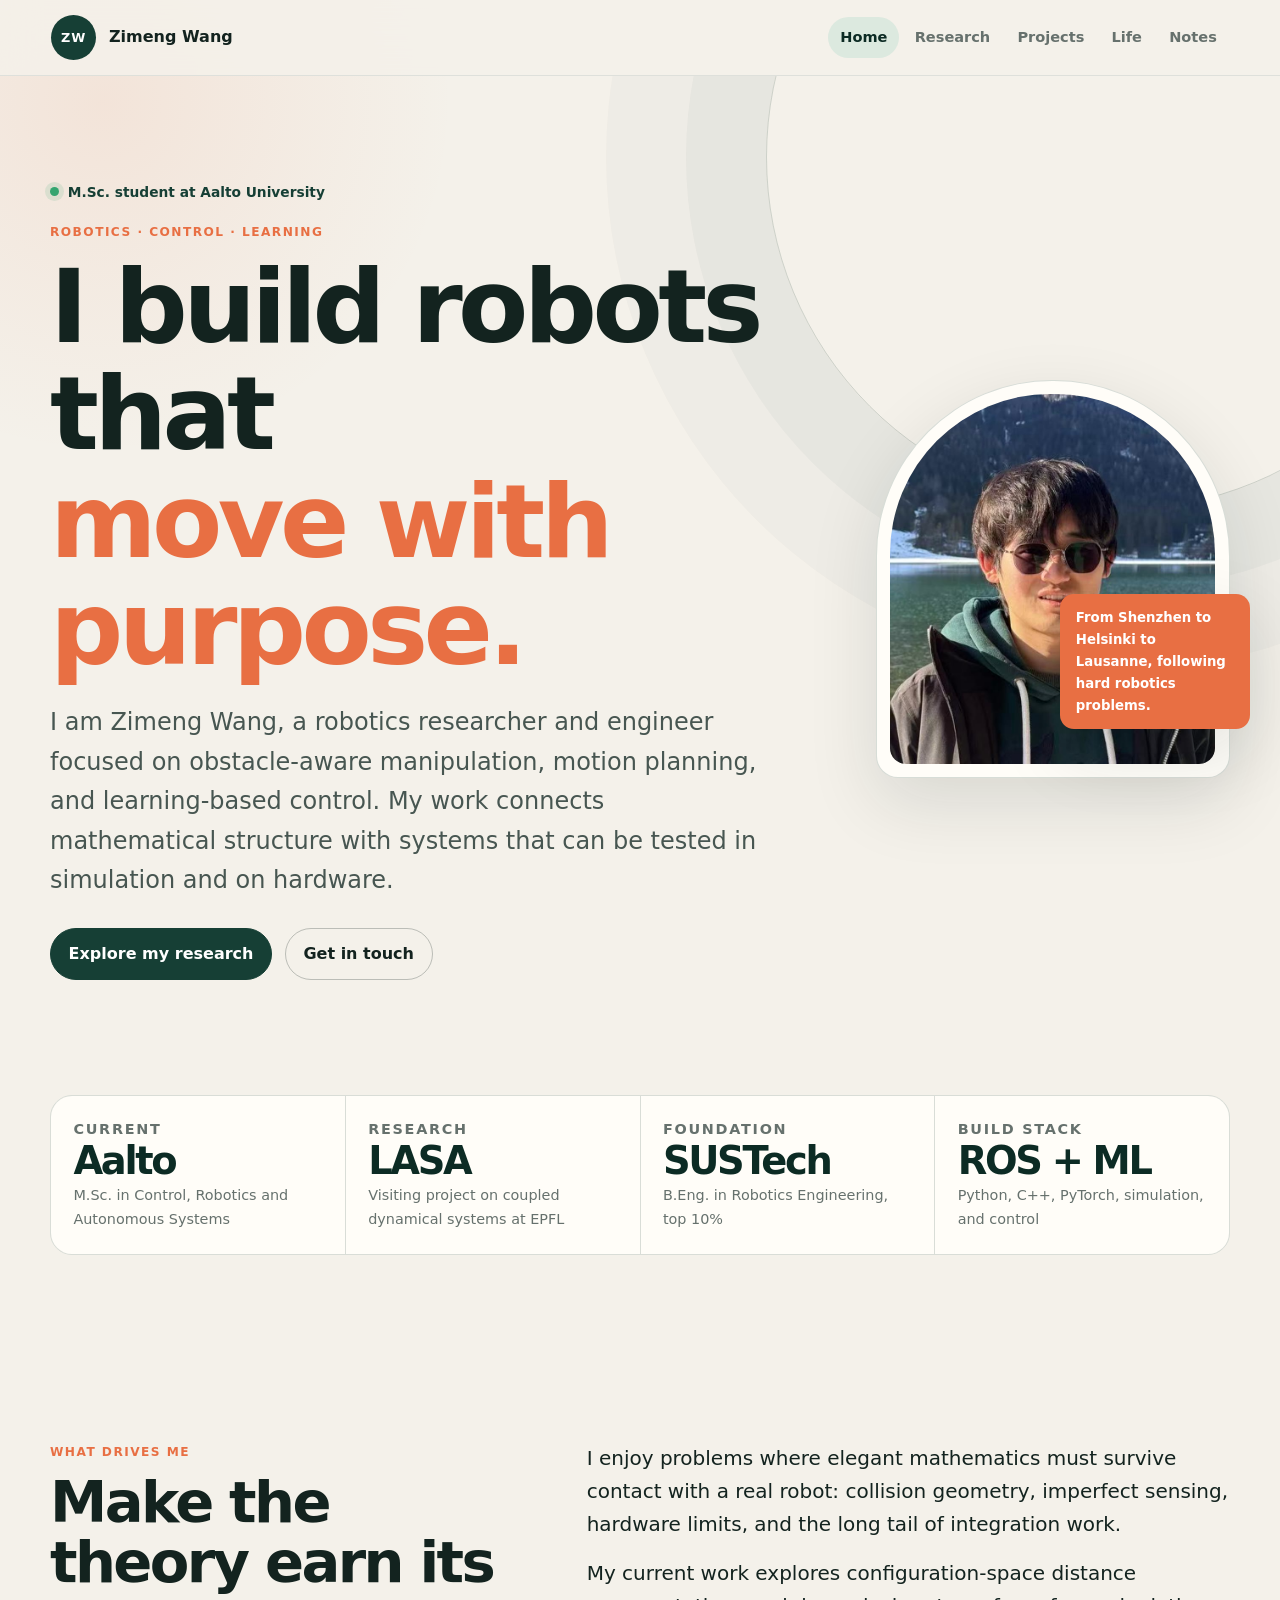
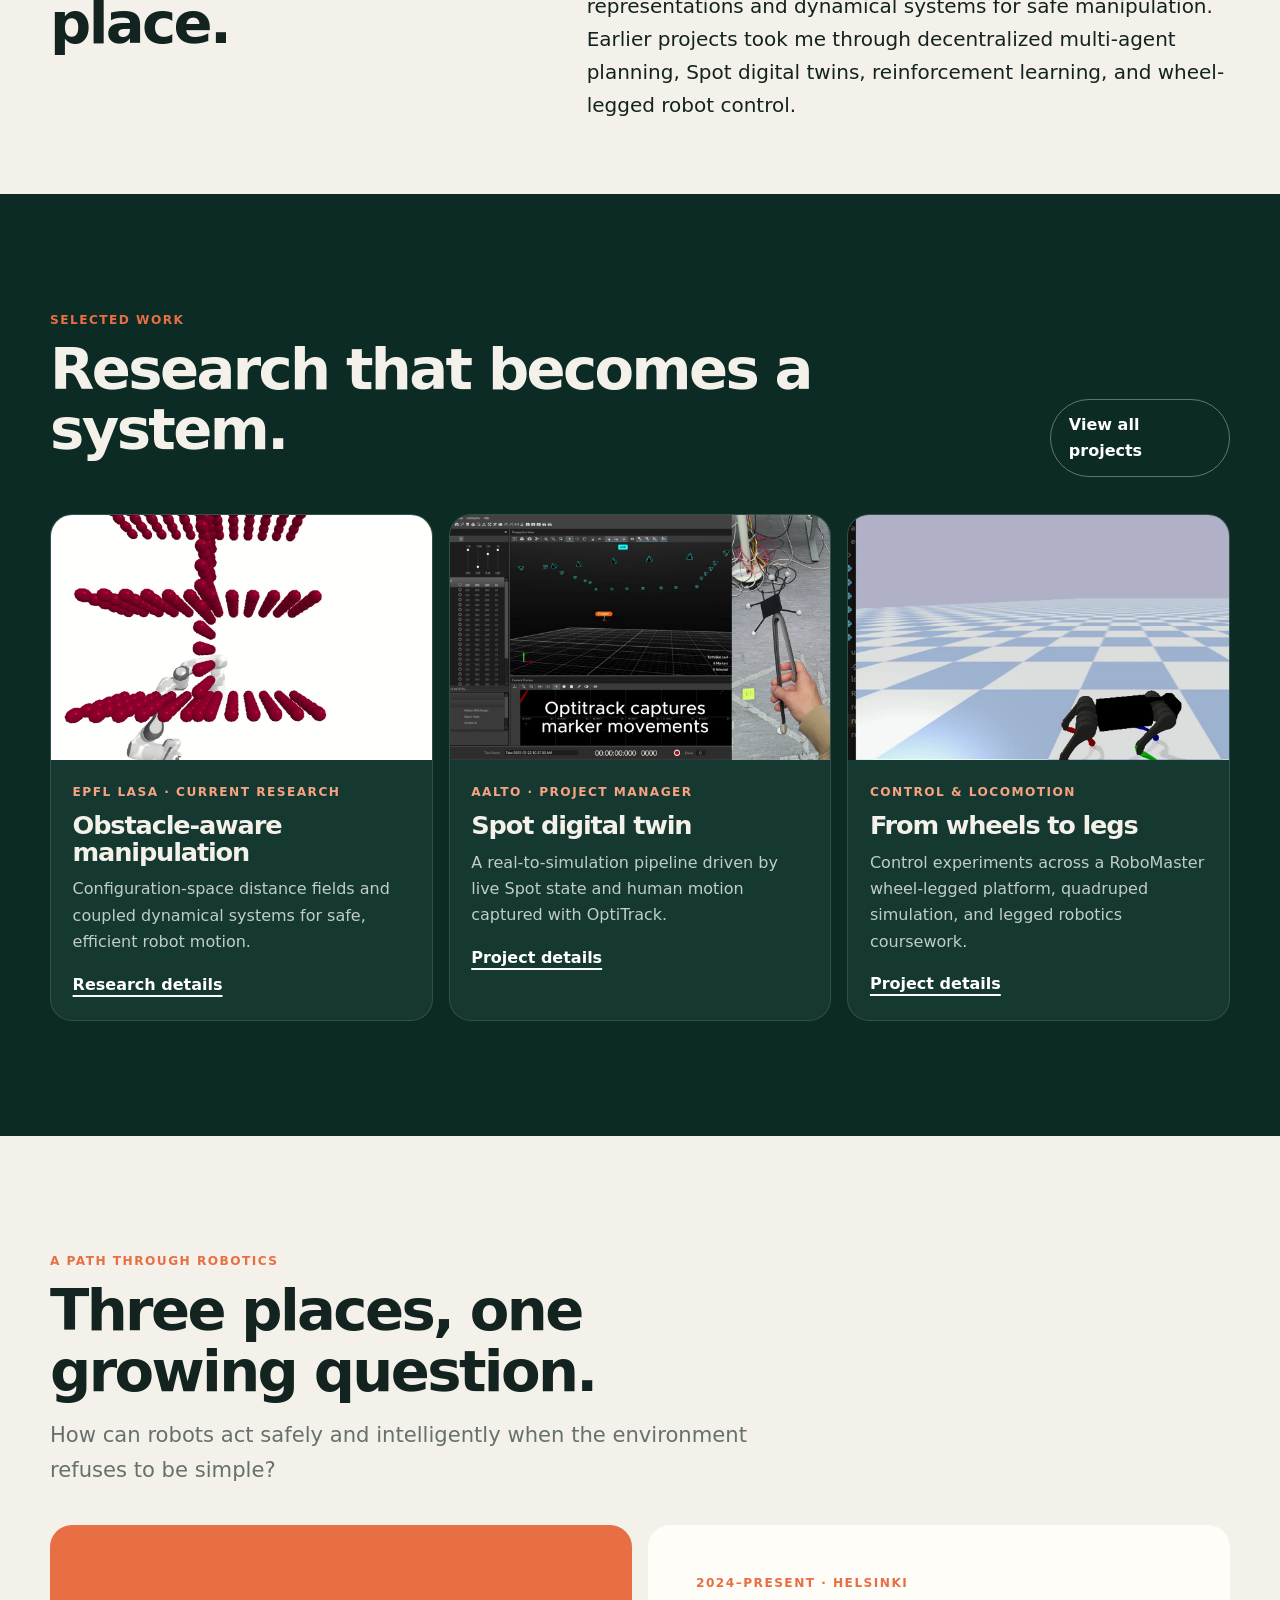
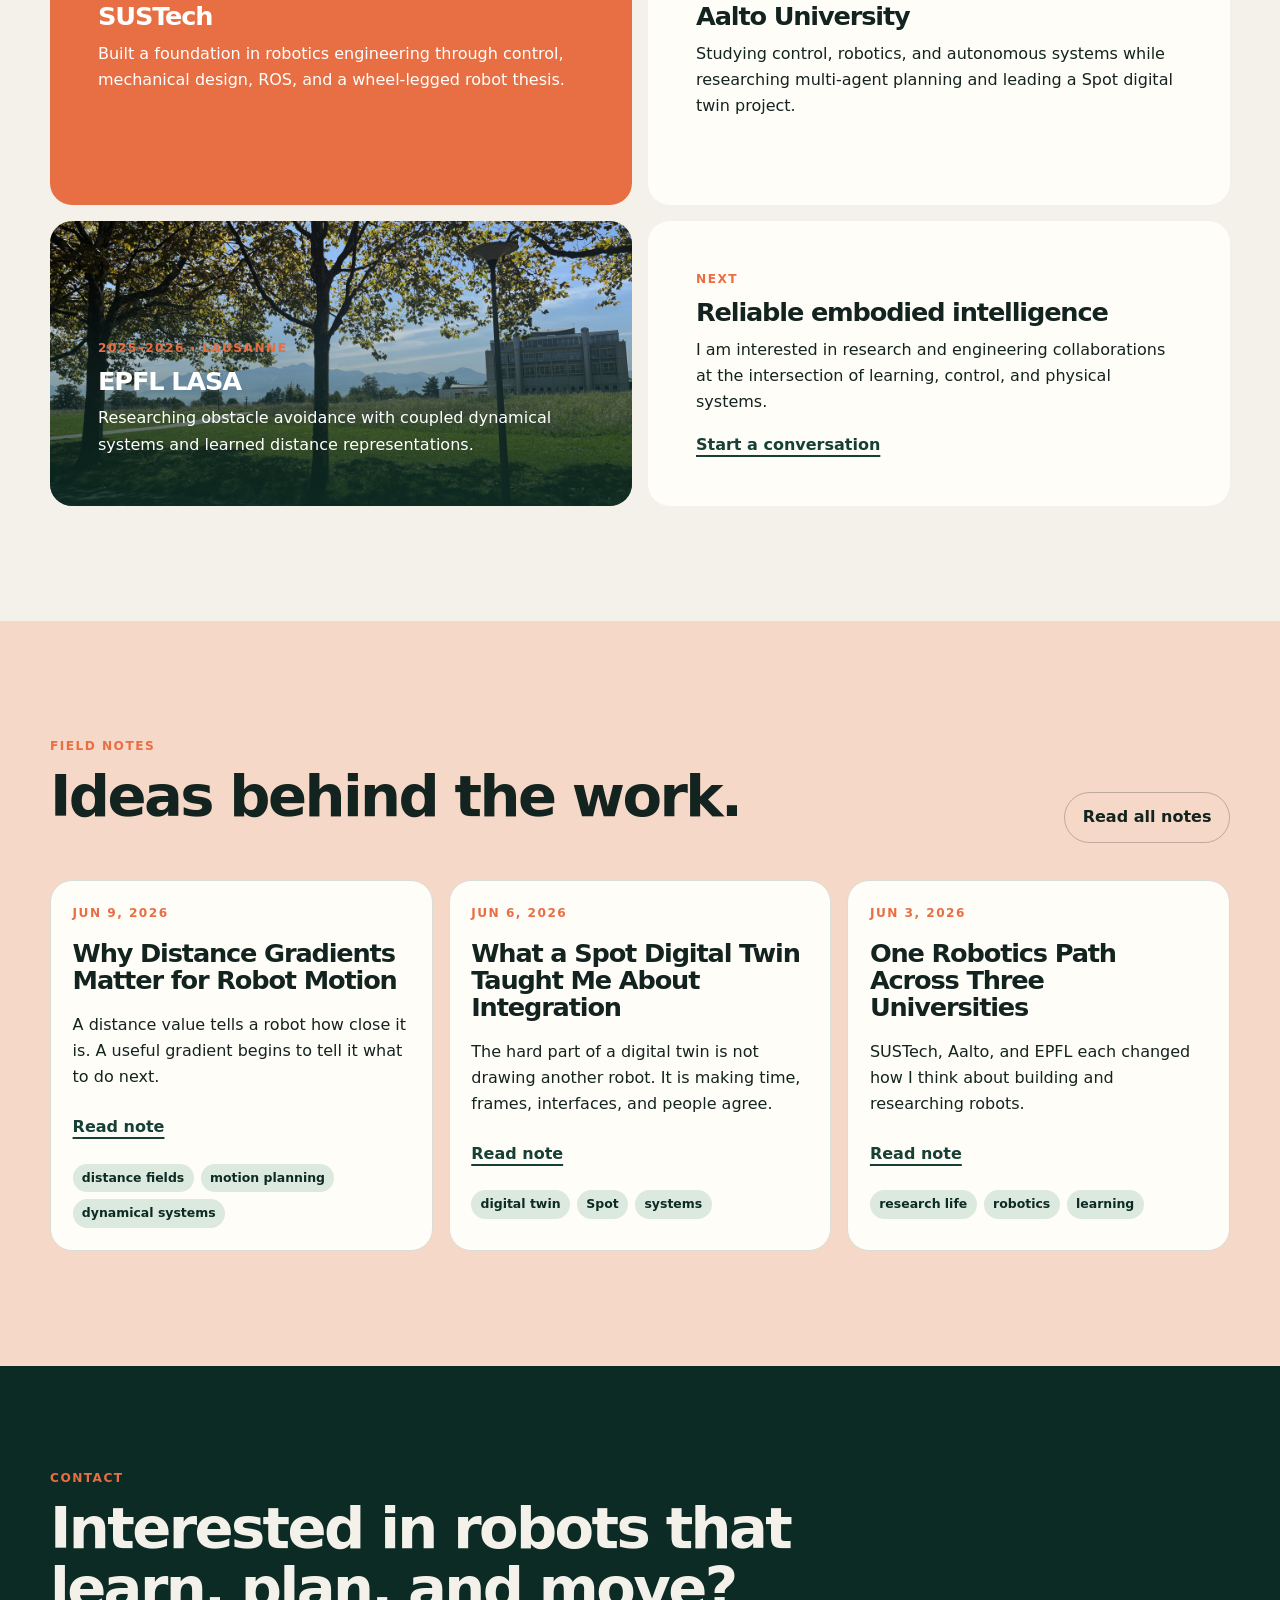
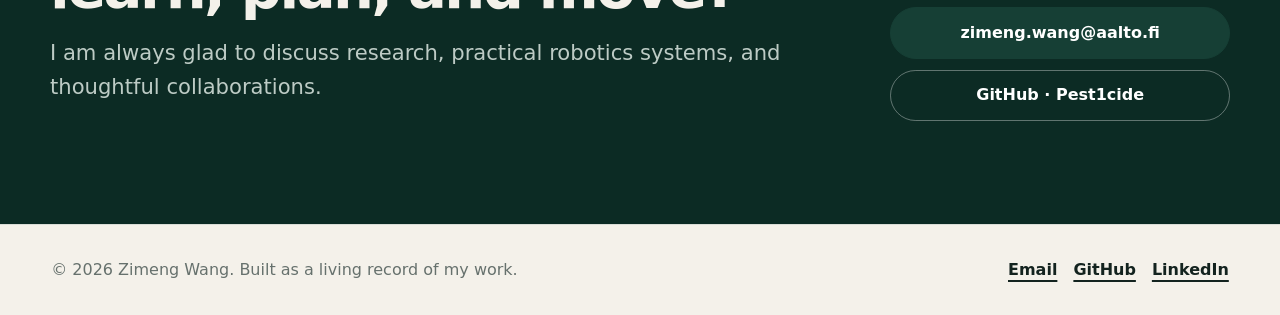
==== index.html @ 8e4ba0da "Personalize portfolio website" ====
<!doctype html>
<html lang="en">
  <head>
    <meta charset="utf-8">
    <meta name="viewport" content="width=device-width, initial-scale=1">
    <meta name="description" content="Zimeng Wang is a robotics researcher and engineer working on robot learning, dynamical systems, motion planning, and embodied intelligence.">
    <title>Zimeng Wang | Robotics Researcher & Engineer</title>
    <link rel="preload" href="assets/img/zimeng-wang.jpg" as="image">
    <link rel="stylesheet" href="assets/css/styles.css">
    <script defer src="assets/js/site.js"></script>
  </head>
  <body data-page="home">
    <a class="skip-link" href="#main">Skip to content</a>
    <header class="site-header">
      <a class="brand" href="index.html" aria-label="Zimeng Wang home">
        <span class="brand__mark">ZW</span>
        <span class="brand__text">Zimeng Wang</span>
      </a>
      <nav class="site-nav" aria-label="Primary navigation">
        <a href="index.html" data-nav="home">Home</a>
        <a href="research.html" data-nav="research">Research</a>
        <a href="projects.html" data-nav="projects">Projects</a>
        <a href="interests.html" data-nav="interests">Life</a>
        <a href="blog.html" data-nav="blog">Notes</a>
      </nav>
    </header>

    <main id="main">
      <section class="hero" aria-label="Introduction">
        <div class="hero__inner">
          <div>
            <p class="availability">M.Sc. student at Aalto University</p>
            <p class="eyebrow">Robotics · Control · Learning</p>
            <h1>I build robots that <span>move with purpose.</span></h1>
            <p class="hero__summary">
              I am Zimeng Wang, a robotics researcher and engineer focused on obstacle-aware manipulation,
              motion planning, and learning-based control. My work connects mathematical structure with
              systems that can be tested in simulation and on hardware.
            </p>
            <div class="hero__actions">
              <a class="button" href="research.html">Explore my research</a>
              <a class="button button--secondary" href="mailto:zimeng.wang@aalto.fi">Get in touch</a>
            </div>
          </div>
          <div class="hero__portrait">
            <img src="assets/img/zimeng-wang.jpg" alt="Zimeng Wang by an alpine lake.">
            <p class="hero__note">From Shenzhen to Helsinki to Lausanne, following hard robotics problems.</p>
          </div>
        </div>
      </section>

      <section class="section section--no-top">
        <div class="stat-grid" aria-label="Profile highlights">
          <div class="stat">
            <p class="stat__label">Current</p>
            <strong>Aalto</strong>
            <p>M.Sc. in Control, Robotics and Autonomous Systems</p>
          </div>
          <div class="stat">
            <p class="stat__label">Research</p>
            <strong>LASA</strong>
            <p>Visiting project on coupled dynamical systems at EPFL</p>
          </div>
          <div class="stat">
            <p class="stat__label">Foundation</p>
            <strong>SUSTech</strong>
            <p>B.Eng. in Robotics Engineering, top 10%</p>
          </div>
          <div class="stat">
            <p class="stat__label">Build stack</p>
            <strong>ROS + ML</strong>
            <p>Python, C++, PyTorch, simulation, and control</p>
          </div>
        </div>
      </section>

      <section class="section section--compact">
        <div class="profile-grid">
          <div>
            <p class="section__label">What drives me</p>
            <h2>Make the theory earn its place.</h2>
          </div>
          <div class="profile-copy">
            <p>
              I enjoy problems where elegant mathematics must survive contact with a real robot:
              collision geometry, imperfect sensing, hardware limits, and the long tail of integration work.
            </p>
            <p>
              My current work explores configuration-space distance representations and dynamical systems
              for safe manipulation. Earlier projects took me through decentralized multi-agent planning,
              Spot digital twins, reinforcement learning, and wheel-legged robot control.
            </p>
          </div>
        </div>
      </section>

      <section class="section section--dark">
        <div class="section__header section__header--split">
          <div>
            <p class="section__label">Selected work</p>
            <h2>Research that becomes a system.</h2>
          </div>
          <a class="button button--ghost" href="projects.html">View all projects</a>
        </div>
        <div class="card-grid">
          <article class="card card--dark">
            <img class="card__image" src="assets/img/franka-obstacle-avoidance.jpg" alt="Franka robot moving through a dense obstacle field.">
            <div class="card__body">
              <p class="card__meta">EPFL LASA · Current research</p>
              <h3>Obstacle-aware manipulation</h3>
              <p>Configuration-space distance fields and coupled dynamical systems for safe, efficient robot motion.</p>
              <a class="text-link" href="research.html">Research details</a>
            </div>
          </article>
          <article class="card card--dark">
            <img class="card__image" src="assets/img/spot-digital-twin.jpg" alt="OptiTrack motion capture interface used in the Spot digital twin project.">
            <div class="card__body">
              <p class="card__meta">Aalto · Project manager</p>
              <h3>Spot digital twin</h3>
              <p>A real-to-simulation pipeline driven by live Spot state and human motion captured with OptiTrack.</p>
              <a class="text-link" href="projects.html#spot">Project details</a>
            </div>
          </article>
          <article class="card card--dark">
            <img class="card__image" src="assets/img/legged-robot.jpg" alt="A simulated legged robot walking in PyBullet.">
            <div class="card__body">
              <p class="card__meta">Control & locomotion</p>
              <h3>From wheels to legs</h3>
              <p>Control experiments across a RoboMaster wheel-legged platform, quadruped simulation, and legged robotics coursework.</p>
              <a class="text-link" href="projects.html#locomotion">Project details</a>
            </div>
          </article>
        </div>
      </section>

      <section class="section">
        <div class="section__header">
          <p class="section__label">A path through robotics</p>
          <h2>Three places, one growing question.</h2>
          <p class="section__intro">How can robots act safely and intelligently when the environment refuses to be simple?</p>
        </div>
        <div class="path-grid">
          <article class="path-card path-card--accent">
            <p class="card__meta">2020–2024 · Shenzhen</p>
            <h3>SUSTech</h3>
            <p>Built a foundation in robotics engineering through control, mechanical design, ROS, and a wheel-legged robot thesis.</p>
          </article>
          <article class="path-card">
            <p class="card__meta">2024–Present · Helsinki</p>
            <h3>Aalto University</h3>
            <p>Studying control, robotics, and autonomous systems while researching multi-agent planning and leading a Spot digital twin project.</p>
          </article>
          <article class="path-card path-card--image">
            <img src="assets/img/epfl-campus.jpg" alt="EPFL campus with Lake Geneva and mountains in the distance.">
            <div>
              <p class="card__meta">2025–2026 · Lausanne</p>
              <h3>EPFL LASA</h3>
              <p>Researching obstacle avoidance with coupled dynamical systems and learned distance representations.</p>
            </div>
          </article>
          <article class="path-card">
            <p class="card__meta">Next</p>
            <h3>Reliable embodied intelligence</h3>
            <p>I am interested in research and engineering collaborations at the intersection of learning, control, and physical systems.</p>
            <a class="text-link" href="mailto:zimeng.wang@aalto.fi">Start a conversation</a>
          </article>
        </div>
      </section>

      <section class="section section--warm">
        <div class="section__header section__header--split">
          <div>
            <p class="section__label">Field notes</p>
            <h2>Ideas behind the work.</h2>
          </div>
          <a class="button button--ghost" href="blog.html">Read all notes</a>
        </div>
        <div class="post-grid" data-latest-posts data-limit="3">
          <p class="muted">Loading notes...</p>
        </div>
      </section>

      <section class="contact-band">
        <div class="contact-band__inner">
          <div>
            <p class="section__label">Contact</p>
            <h2>Interested in robots that learn, plan, and move?</h2>
            <p class="lead">I am always glad to discuss research, practical robotics systems, and thoughtful collaborations.</p>
          </div>
          <div class="contact-band__actions">
            <a class="button" href="mailto:zimeng.wang@aalto.fi">zimeng.wang@aalto.fi</a>
            <a class="button button--secondary" href="https://github.com/Pest1cide" rel="noopener noreferrer">GitHub · Pest1cide</a>
          </div>
        </div>
      </section>
    </main>

    <footer class="site-footer">
      <p>&copy; <span data-current-year></span> Zimeng Wang. Built as a living record of my work.</p>
      <div class="footer-links">
        <a href="mailto:zimeng.wang@aalto.fi">Email</a>
        <a href="https://github.com/Pest1cide" rel="noopener noreferrer">GitHub</a>
        <a href="https://fi.linkedin.com/in/zimeng-wang-444815332" rel="noopener noreferrer">LinkedIn</a>
      </div>
    </footer>
  </body>
</html>
---- assets/css/styles.css ----
:root {
  color-scheme: light;
  --paper: #f4f1ea;
  --surface: #fffdf8;
  --ink: #13231f;
  --muted: #66716d;
  --line: #d9ddd7;
  --forest: #163f35;
  --forest-deep: #0c2b24;
  --mint: #dce9df;
  --orange: #e86f43;
  --orange-soft: #f6d8c8;
  --blue: #45677c;
  --shadow: 0 24px 70px rgba(19, 35, 31, 0.12);
  --max-width: 1180px;
  --radius: 22px;
}

* {
  box-sizing: border-box;
}

html {
  scroll-behavior: smooth;
}

body {
  margin: 0;
  background:
    radial-gradient(circle at 8% 2%, rgba(232, 111, 67, 0.1), transparent 22rem),
    var(--paper);
  color: var(--ink);
  font-family: Inter, ui-sans-serif, system-ui, -apple-system, BlinkMacSystemFont, "Segoe UI", sans-serif;
  font-size: 16px;
  line-height: 1.65;
}

img {
  display: block;
  max-width: 100%;
}

a {
  color: inherit;
}

h1,
h2,
h3,
p {
  margin-top: 0;
}

h1,
h2,
h3 {
  line-height: 1.05;
  letter-spacing: -0.045em;
}

h1 {
  font-size: clamp(3.4rem, 8vw, 7.8rem);
  margin-bottom: 1.25rem;
}

h2 {
  font-size: clamp(2rem, 4.5vw, 4.2rem);
  margin-bottom: 1rem;
}

h3 {
  font-size: clamp(1.25rem, 2vw, 1.6rem);
  margin-bottom: 0.65rem;
}

p {
  margin-bottom: 1rem;
}

.skip-link {
  position: absolute;
  left: 1rem;
  top: 0.75rem;
  z-index: 50;
  transform: translateY(-150%);
  padding: 0.55rem 0.8rem;
  border-radius: 999px;
  background: var(--ink);
  color: #fff;
  text-decoration: none;
}

.skip-link:focus {
  transform: translateY(0);
}

.site-header {
  position: sticky;
  top: 0;
  z-index: 30;
  display: flex;
  align-items: center;
  justify-content: space-between;
  gap: 2rem;
  min-height: 76px;
  padding: 0.8rem clamp(1rem, 4vw, 3.5rem);
  border-bottom: 1px solid rgba(217, 221, 215, 0.8);
  background: rgba(244, 241, 234, 0.88);
  backdrop-filter: blur(18px);
}

.brand {
  display: inline-flex;
  align-items: center;
  gap: 0.8rem;
  font-weight: 800;
  text-decoration: none;
  white-space: nowrap;
}

.brand__mark {
  display: grid;
  place-items: center;
  width: 45px;
  height: 45px;
  border-radius: 50%;
  background: var(--forest);
  color: #fff;
  font-size: 0.8rem;
  letter-spacing: 0.08em;
}

.brand__text {
  font-size: 1rem;
}

.site-nav {
  display: flex;
  align-items: center;
  justify-content: flex-end;
  gap: 0.2rem;
  flex-wrap: wrap;
}

.site-nav a {
  padding: 0.5rem 0.75rem;
  border-radius: 999px;
  color: var(--muted);
  font-size: 0.91rem;
  font-weight: 720;
  text-decoration: none;
}

.site-nav a:hover,
.site-nav a[aria-current="page"] {
  background: var(--mint);
  color: var(--forest-deep);
}

.section,
.page-shell,
.hero__inner {
  width: min(var(--max-width), calc(100% - 2rem));
  margin: 0 auto;
}

.section {
  padding: clamp(4.2rem, 9vw, 8.5rem) 0;
}

.section--compact {
  padding: clamp(2.7rem, 6vw, 4.5rem) 0;
}

.section--no-top {
  padding-top: 0;
}

.section--dark,
.contact-band {
  width: 100%;
  max-width: none;
  padding-left: max(1rem, calc((100% - var(--max-width)) / 2));
  padding-right: max(1rem, calc((100% - var(--max-width)) / 2));
  background: var(--forest-deep);
  color: #f4f1ea;
}

.section--warm {
  width: 100%;
  max-width: none;
  padding-left: max(1rem, calc((100% - var(--max-width)) / 2));
  padding-right: max(1rem, calc((100% - var(--max-width)) / 2));
  background: var(--orange-soft);
}

.section__header {
  max-width: 760px;
  margin-bottom: 2.3rem;
}

.section__header--split {
  display: flex;
  align-items: end;
  justify-content: space-between;
  gap: 2rem;
  max-width: none;
}

.eyebrow,
.section__label,
.card__meta,
.timeline__date,
.post-card__date,
.stat__label {
  margin-bottom: 0.65rem;
  color: var(--orange);
  font-size: 0.76rem;
  font-weight: 850;
  letter-spacing: 0.12em;
  text-transform: uppercase;
}

.lead,
.section__intro {
  color: var(--muted);
  font-size: clamp(1.08rem, 1.8vw, 1.32rem);
}

.section--dark .lead,
.section--dark .section__intro,
.section--dark .muted,
.contact-band .lead {
  color: #bdcbc5;
}

.muted {
  color: var(--muted);
}

.hero {
  position: relative;
  overflow: hidden;
  padding: clamp(3.5rem, 8vw, 7.5rem) 0 clamp(4rem, 9vw, 8rem);
}

.hero::before {
  content: "";
  position: absolute;
  top: -17rem;
  right: -12rem;
  width: 44rem;
  height: 44rem;
  border: 1px solid rgba(22, 63, 53, 0.18);
  border-radius: 50%;
  box-shadow:
    0 0 0 5rem rgba(22, 63, 53, 0.035),
    0 0 0 10rem rgba(22, 63, 53, 0.025);
}

.hero__inner {
  position: relative;
  display: grid;
  grid-template-columns: minmax(0, 1.35fr) minmax(300px, 0.65fr);
  gap: clamp(2.5rem, 7vw, 7rem);
  align-items: center;
}

.hero h1 span {
  display: block;
  color: var(--orange);
}

.hero__summary {
  max-width: 720px;
  color: #475651;
  font-size: clamp(1.15rem, 2vw, 1.5rem);
}

.hero__actions,
.link-row {
  display: flex;
  gap: 0.8rem;
  flex-wrap: wrap;
  margin-top: 1.7rem;
}

.hero__portrait {
  position: relative;
  padding: 0.85rem;
  border: 1px solid rgba(22, 63, 53, 0.17);
  border-radius: 11rem 11rem var(--radius) var(--radius);
  background: var(--surface);
  box-shadow: var(--shadow);
}

.hero__portrait img {
  width: 100%;
  aspect-ratio: 0.88;
  border-radius: 10rem 10rem 16px 16px;
  object-fit: cover;
}

.hero__note {
  position: absolute;
  right: -1.3rem;
  bottom: 2rem;
  max-width: 190px;
  padding: 0.8rem 1rem;
  border-radius: 14px;
  background: var(--orange);
  color: #fff;
  font-size: 0.83rem;
  font-weight: 750;
  box-shadow: var(--shadow);
}

.availability {
  display: inline-flex;
  align-items: center;
  gap: 0.55rem;
  margin-bottom: 1.2rem;
  color: var(--forest);
  font-size: 0.86rem;
  font-weight: 750;
}

.availability::before {
  content: "";
  width: 9px;
  height: 9px;
  border-radius: 50%;
  background: #33a56f;
  box-shadow: 0 0 0 5px rgba(51, 165, 111, 0.13);
}

.button {
  display: inline-flex;
  align-items: center;
  justify-content: center;
  min-height: 46px;
  padding: 0.72rem 1.1rem;
  border: 1px solid var(--forest);
  border-radius: 999px;
  background: var(--forest);
  color: #fff;
  font-weight: 780;
  text-decoration: none;
}

.button:hover {
  border-color: var(--forest-deep);
  background: var(--forest-deep);
}

.button--secondary,
.button--ghost {
  border-color: rgba(19, 35, 31, 0.25);
  background: transparent;
  color: var(--ink);
}

.button--secondary:hover,
.button--ghost:hover {
  border-color: var(--forest);
  background: var(--mint);
  color: var(--forest-deep);
}

.section--dark .button--ghost,
.contact-band .button--secondary {
  border-color: rgba(255, 255, 255, 0.35);
  color: #fff;
}

.section--dark .button--ghost:hover,
.contact-band .button--secondary:hover {
  background: #fff;
  color: var(--forest-deep);
}

.text-link {
  display: inline-flex;
  color: var(--forest);
  font-weight: 800;
  text-decoration-thickness: 2px;
  text-underline-offset: 5px;
}

.section--dark .text-link {
  color: #fff;
}

.stat-grid {
  display: grid;
  grid-template-columns: repeat(4, minmax(0, 1fr));
  gap: 1px;
  overflow: hidden;
  border: 1px solid var(--line);
  border-radius: var(--radius);
  background: var(--line);
}

.stat {
  padding: 1.4rem;
  background: var(--surface);
}

.stat strong {
  display: block;
  margin-bottom: 0.25rem;
  color: var(--forest-deep);
  font-size: clamp(1.5rem, 3vw, 2.5rem);
  line-height: 1;
  letter-spacing: -0.06em;
}

.stat p {
  margin-bottom: 0;
  color: var(--muted);
  font-size: 0.9rem;
}

.intro-grid,
.two-column,
.profile-grid {
  display: grid;
  grid-template-columns: minmax(0, 0.82fr) minmax(0, 1.18fr);
  gap: clamp(2rem, 7vw, 7rem);
  align-items: start;
}

.profile-copy {
  font-size: clamp(1.08rem, 1.6vw, 1.25rem);
}

.profile-copy p:last-child {
  margin-bottom: 0;
}

.card-grid,
.post-grid,
.interest-grid {
  display: grid;
  grid-template-columns: repeat(3, minmax(0, 1fr));
  gap: 1rem;
}

.card,
.post-card,
.repo-card,
.plain-block {
  border: 1px solid var(--line);
  border-radius: var(--radius);
  background: var(--surface);
}

.card {
  min-height: 100%;
  overflow: hidden;
}

.card__image {
  width: 100%;
  aspect-ratio: 1.55;
  object-fit: cover;
  background: var(--mint);
}

.card__body {
  padding: 1.35rem;
}

.card__body p:last-child {
  margin-bottom: 0;
}

.card--dark {
  border-color: rgba(255, 255, 255, 0.12);
  background: #153830;
  color: #f4f1ea;
}

.card--dark .muted,
.card--dark p {
  color: #c0cdc8;
}

.card--dark .card__meta {
  color: #f6a382;
}

.path-grid {
  display: grid;
  grid-template-columns: 1fr 1fr;
  gap: 1rem;
}

.path-card {
  position: relative;
  min-height: 280px;
  padding: clamp(1.5rem, 4vw, 3rem);
  overflow: hidden;
  border-radius: var(--radius);
  background: var(--surface);
}

.path-card--image {
  display: flex;
  align-items: end;
  color: #fff;
  isolation: isolate;
}

.path-card--image img,
.path-card--image::after {
  position: absolute;
  inset: 0;
  width: 100%;
  height: 100%;
}

.path-card--image img {
  z-index: -2;
  object-fit: cover;
}

.path-card--image::after {
  content: "";
  z-index: -1;
  background: linear-gradient(180deg, transparent 20%, rgba(12, 43, 36, 0.88));
}

.path-card--accent {
  background: var(--orange);
  color: #fff;
}

.path-card p:last-child {
  margin-bottom: 0;
}

.page-shell {
  padding-top: clamp(3.5rem, 9vw, 7.5rem);
}

.page-heading {
  max-width: 940px;
  padding-bottom: clamp(3rem, 7vw, 6rem);
}

.page-heading h1 {
  font-size: clamp(3rem, 7vw, 6.7rem);
}

.stack,
.repo-list,
.post-list,
.timeline {
  display: grid;
  gap: 1rem;
}

.plain-block {
  padding: 1.4rem;
}

.plain-block p:last-child {
  margin-bottom: 0;
}

.timeline__item {
  display: grid;
  grid-template-columns: 145px minmax(0, 1fr);
  gap: 1.5rem;
  padding: 0 0 1.6rem;
  border-bottom: 1px solid var(--line);
}

.timeline__item:last-child {
  border-bottom: 0;
}

.timeline__item h3 {
  margin-bottom: 0.35rem;
}

.timeline__item p:last-child {
  margin-bottom: 0;
}

.repo-card {
  display: grid;
  grid-template-columns: minmax(0, 1fr) auto;
  gap: 1rem;
  align-items: start;
  padding: 1.35rem;
}

.repo-card__topics,
.post-card__tags,
.tag-list {
  display: flex;
  gap: 0.45rem;
  flex-wrap: wrap;
  padding: 0;
  margin: 1rem 0 0;
  list-style: none;
}

.tag {
  display: inline-flex;
  align-items: center;
  min-height: 28px;
  padding: 0.25rem 0.58rem;
  border-radius: 999px;
  background: var(--mint);
  color: var(--forest-deep);
  font-size: 0.78rem;
  font-weight: 760;
}

.project-feature {
  display: grid;
  grid-template-columns: minmax(0, 1fr) minmax(0, 1fr);
  gap: 0;
  overflow: hidden;
  margin-bottom: 1rem;
  border: 1px solid var(--line);
  border-radius: var(--radius);
  background: var(--surface);
}

.project-feature:nth-child(even) .project-feature__media {
  order: 2;
}

.project-feature__media img {
  width: 100%;
  height: 100%;
  min-height: 360px;
  object-fit: cover;
  background: var(--mint);
}

.project-feature__copy {
  display: flex;
  flex-direction: column;
  justify-content: center;
  padding: clamp(1.5rem, 5vw, 4.2rem);
}

.project-feature__copy p:last-of-type {
  margin-bottom: 0;
}

.project-feature__links {
  display: flex;
  gap: 1rem;
  flex-wrap: wrap;
  margin-top: 1.3rem;
}

.achievement-grid {
  display: grid;
  grid-template-columns: repeat(3, minmax(0, 1fr));
  gap: 1rem;
}

.achievement {
  padding: 1.4rem 0;
  border-top: 3px solid var(--orange);
}

.achievement strong {
  display: block;
  margin-bottom: 0.45rem;
  font-size: 1.2rem;
}

.photo-grid {
  display: grid;
  grid-template-columns: 1.3fr 0.7fr;
  grid-template-rows: 300px 300px;
  gap: 1rem;
}

.photo-grid figure {
  position: relative;
  overflow: hidden;
  margin: 0;
  border-radius: var(--radius);
  background: var(--forest);
}

.photo-grid figure:first-child {
  grid-row: 1 / 3;
}

.photo-grid img {
  width: 100%;
  height: 100%;
  object-fit: cover;
  transition: transform 350ms ease;
}

.photo-grid figure:hover img {
  transform: scale(1.025);
}

.photo-grid figcaption {
  position: absolute;
  left: 0.8rem;
  bottom: 0.8rem;
  padding: 0.35rem 0.65rem;
  border-radius: 999px;
  background: rgba(12, 43, 36, 0.78);
  color: #fff;
  font-size: 0.78rem;
  font-weight: 750;
  backdrop-filter: blur(8px);
}

.interest {
  padding-top: 1.3rem;
  border-top: 1px solid var(--line);
}

.interest__index {
  display: inline-flex;
  margin-bottom: 1rem;
  color: var(--orange);
  font-weight: 850;
}

.post-card {
  display: flex;
  flex-direction: column;
  gap: 0.45rem;
  padding: 1.35rem;
}

.post-card h2 {
  font-size: clamp(1.5rem, 3vw, 2.2rem);
}

.post-detail {
  max-width: 800px;
  margin: 0 auto;
  padding-bottom: clamp(4rem, 9vw, 8rem);
}

.post-detail__meta {
  color: var(--muted);
  font-weight: 700;
}

.markdown {
  color: #34433e;
  font-size: 1.08rem;
}

.markdown h1 {
  font-size: clamp(2.3rem, 5vw, 4rem);
}

.markdown h2 {
  margin-top: 2.5rem;
  font-size: clamp(1.55rem, 3vw, 2.35rem);
}

.markdown h3 {
  margin-top: 1.8rem;
}

.markdown pre {
  overflow-x: auto;
  padding: 1rem;
  border-radius: 14px;
  background: var(--forest-deep);
  color: #f4f1ea;
}

.markdown code {
  border-radius: 5px;
  background: var(--mint);
  padding: 0.12rem 0.32rem;
  font-size: 0.92em;
}

.markdown pre code {
  background: transparent;
  padding: 0;
}

.markdown blockquote {
  margin: 1.8rem 0;
  padding-left: 1.1rem;
  border-left: 4px solid var(--orange);
  color: var(--muted);
}

.contact-band {
  padding-top: clamp(4rem, 8vw, 7rem);
  padding-bottom: clamp(4rem, 8vw, 7rem);
}

.contact-band__inner {
  display: grid;
  grid-template-columns: minmax(0, 1.4fr) minmax(250px, 0.6fr);
  gap: 3rem;
  align-items: end;
}

.contact-band h2 {
  max-width: 780px;
}

.contact-band__actions {
  display: grid;
  gap: 0.7rem;
}

.site-footer {
  display: flex;
  align-items: center;
  justify-content: space-between;
  gap: 1rem;
  padding: 2rem clamp(1rem, 4vw, 3.5rem);
  border-top: 1px solid var(--line);
  color: var(--muted);
}

.site-footer p {
  margin: 0;
}

.footer-links {
  display: flex;
  gap: 1rem;
  flex-wrap: wrap;
  justify-content: flex-end;
}

.footer-links a {
  color: var(--ink);
  font-weight: 750;
  text-decoration-thickness: 2px;
  text-underline-offset: 5px;
}

@media (max-width: 900px) {
  .site-header {
    position: static;
    align-items: flex-start;
    flex-direction: column;
    gap: 0.7rem;
  }

  .site-nav {
    justify-content: flex-start;
  }

  .hero__inner,
  .intro-grid,
  .two-column,
  .profile-grid,
  .project-feature,
  .contact-band__inner {
    grid-template-columns: 1fr;
  }

  .hero__portrait {
    width: min(100%, 430px);
  }

  .hero__note {
    right: 0.5rem;
  }

  .stat-grid,
  .card-grid,
  .post-grid,
  .interest-grid,
  .achievement-grid {
    grid-template-columns: repeat(2, minmax(0, 1fr));
  }

  .project-feature:nth-child(even) .project-feature__media {
    order: 0;
  }

  .photo-grid {
    grid-template-rows: 240px 240px;
  }
}

@media (max-width: 620px) {
  body {
    font-size: 15px;
  }

  .site-nav a {
    padding: 0.42rem 0.55rem;
  }

  .hero::before {
    display: none;
  }

  .hero__actions,
  .button {
    width: 100%;
  }

  .section__header--split,
  .site-footer {
    align-items: flex-start;
    flex-direction: column;
  }

  .stat-grid,
  .card-grid,
  .post-grid,
  .interest-grid,
  .achievement-grid,
  .path-grid,
  .repo-card,
  .timeline__item,
  .photo-grid {
    grid-template-columns: 1fr;
  }

  .photo-grid {
    grid-template-rows: repeat(3, 280px);
  }

  .photo-grid figure:first-child {
    grid-row: auto;
  }

  .project-feature__media img {
    min-height: 250px;
  }
}
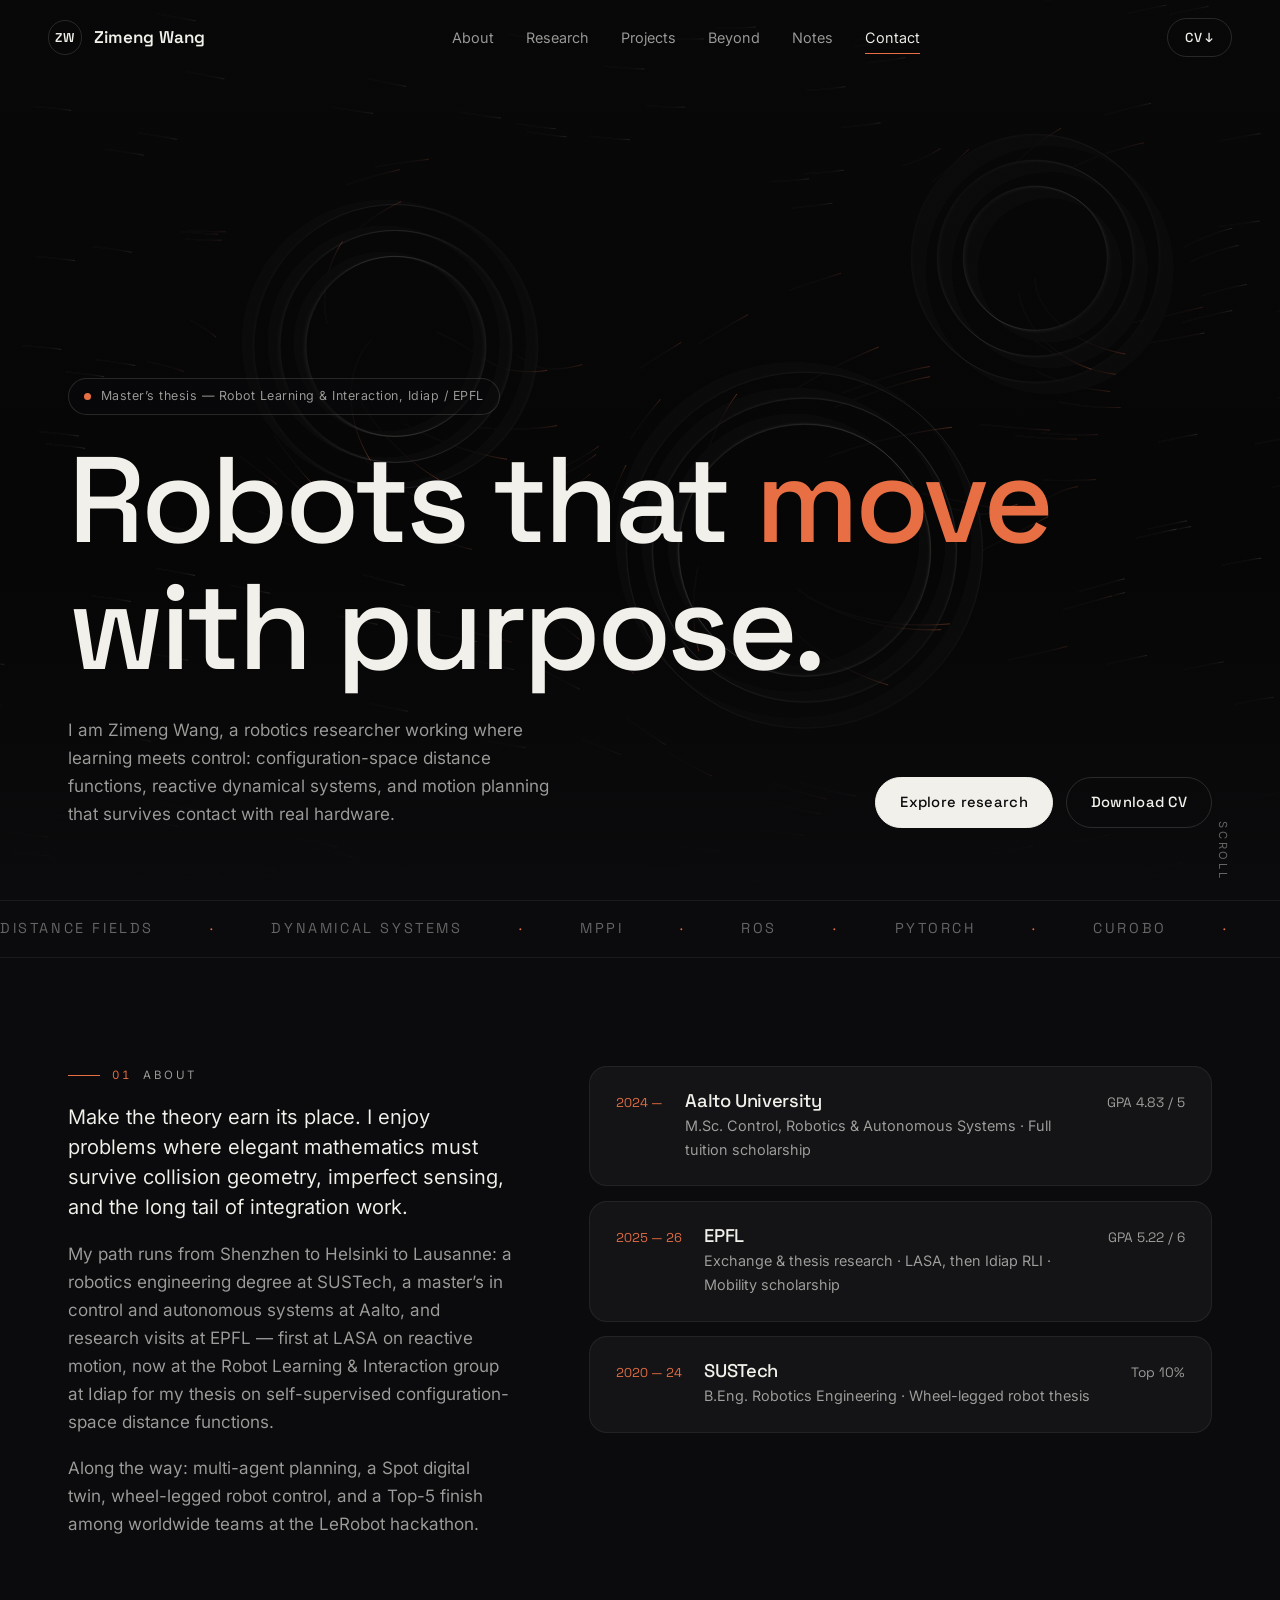
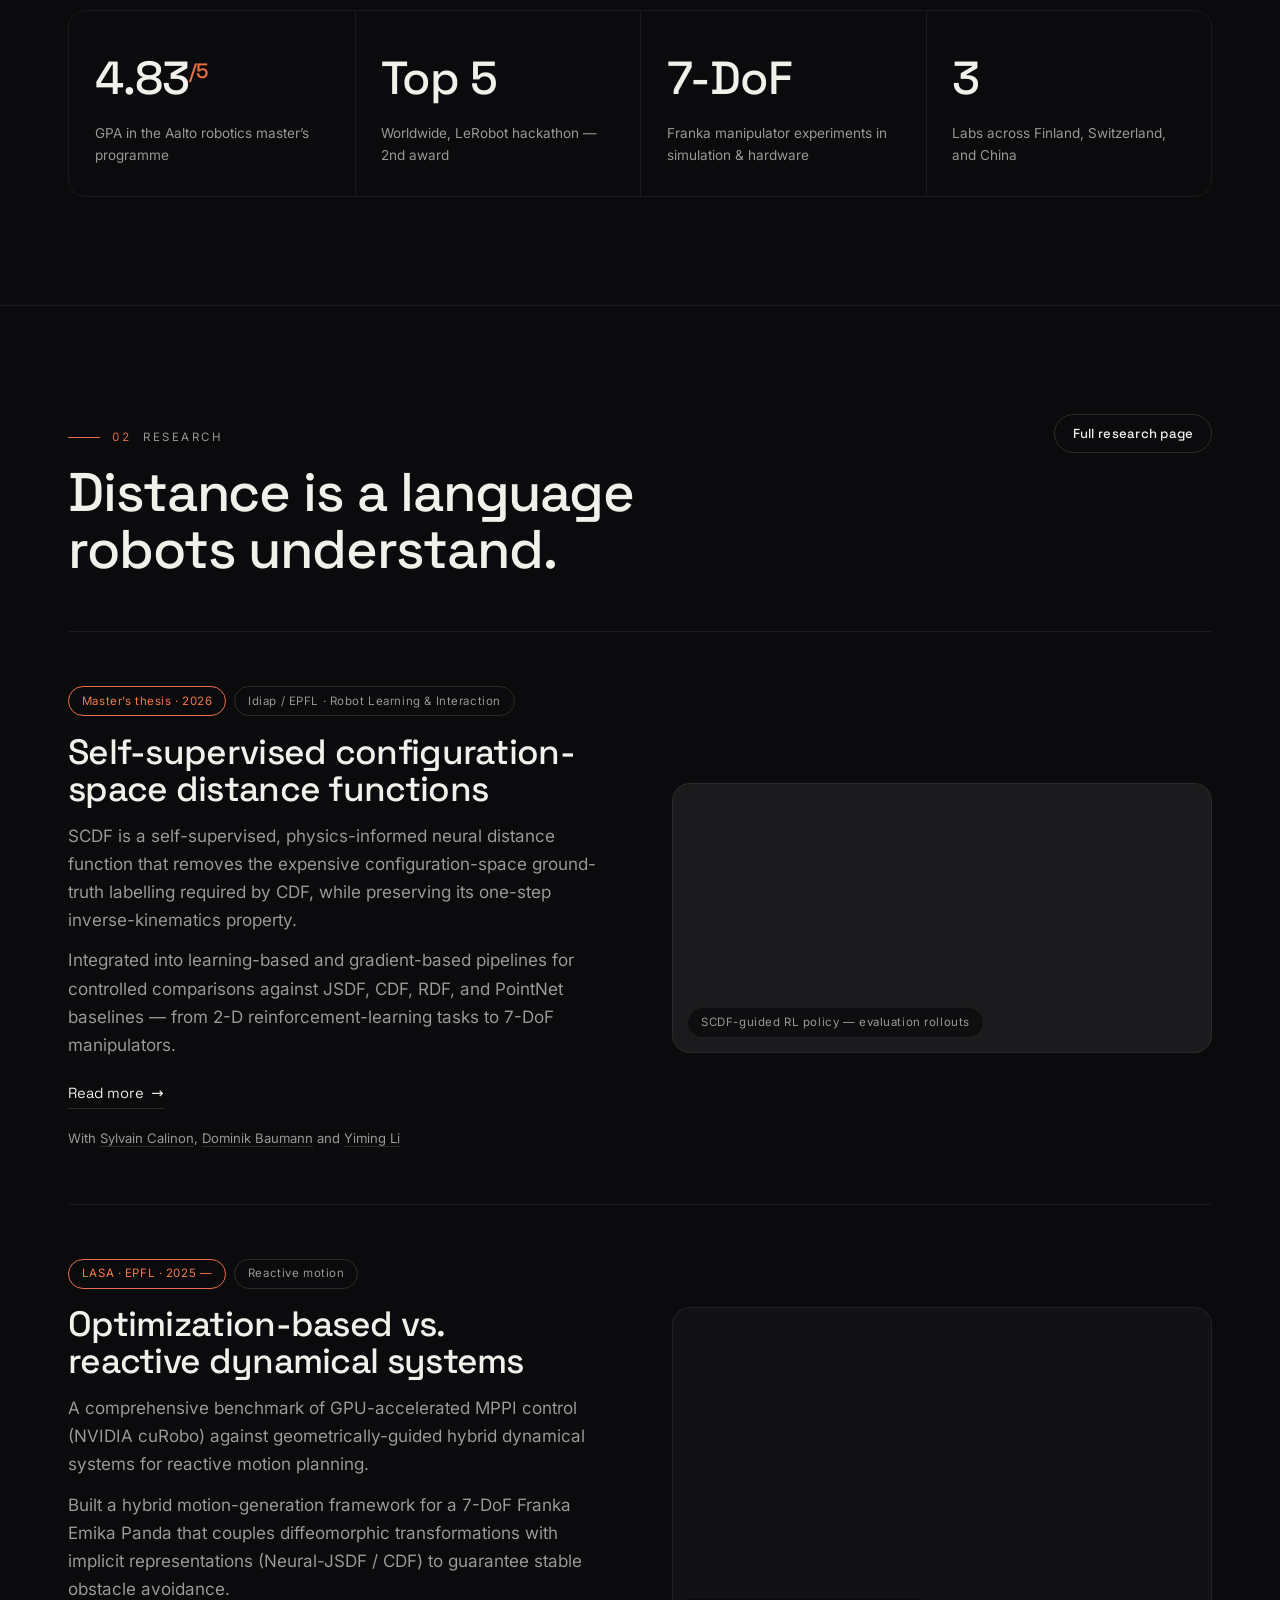
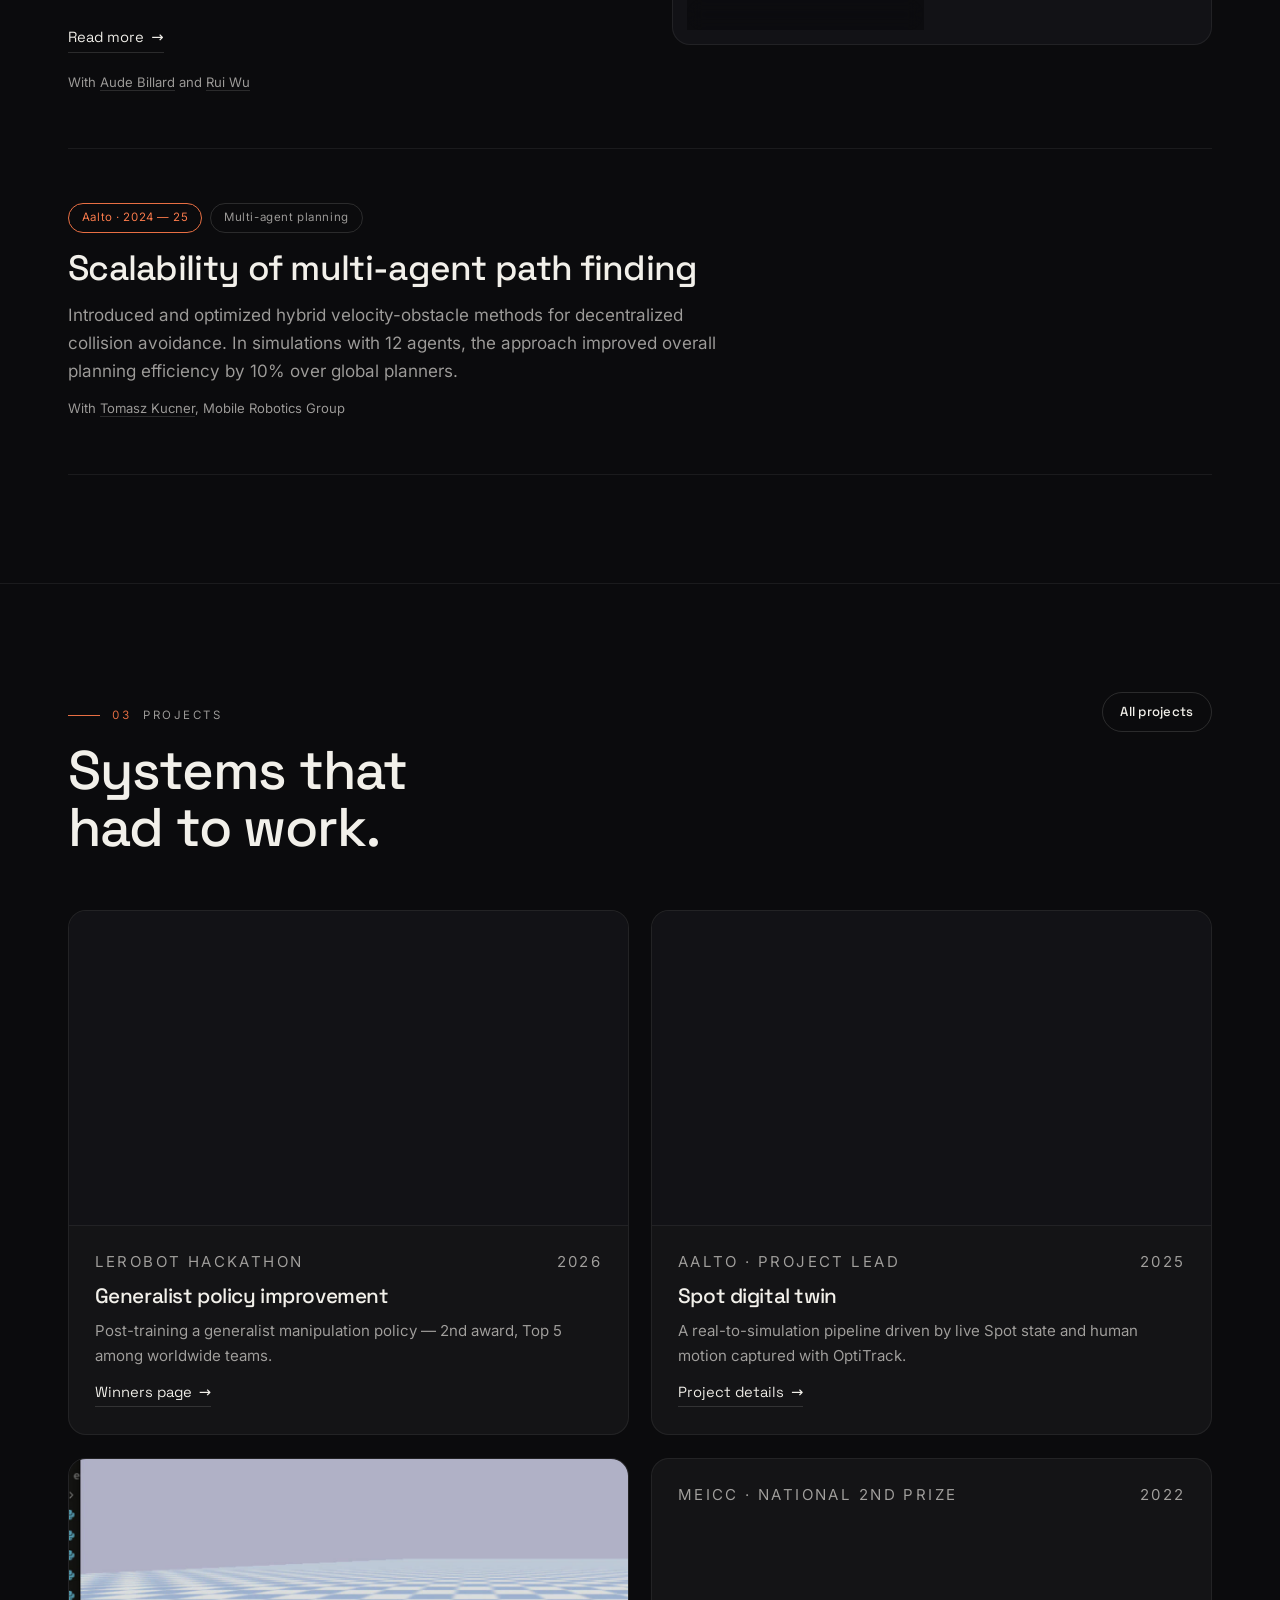
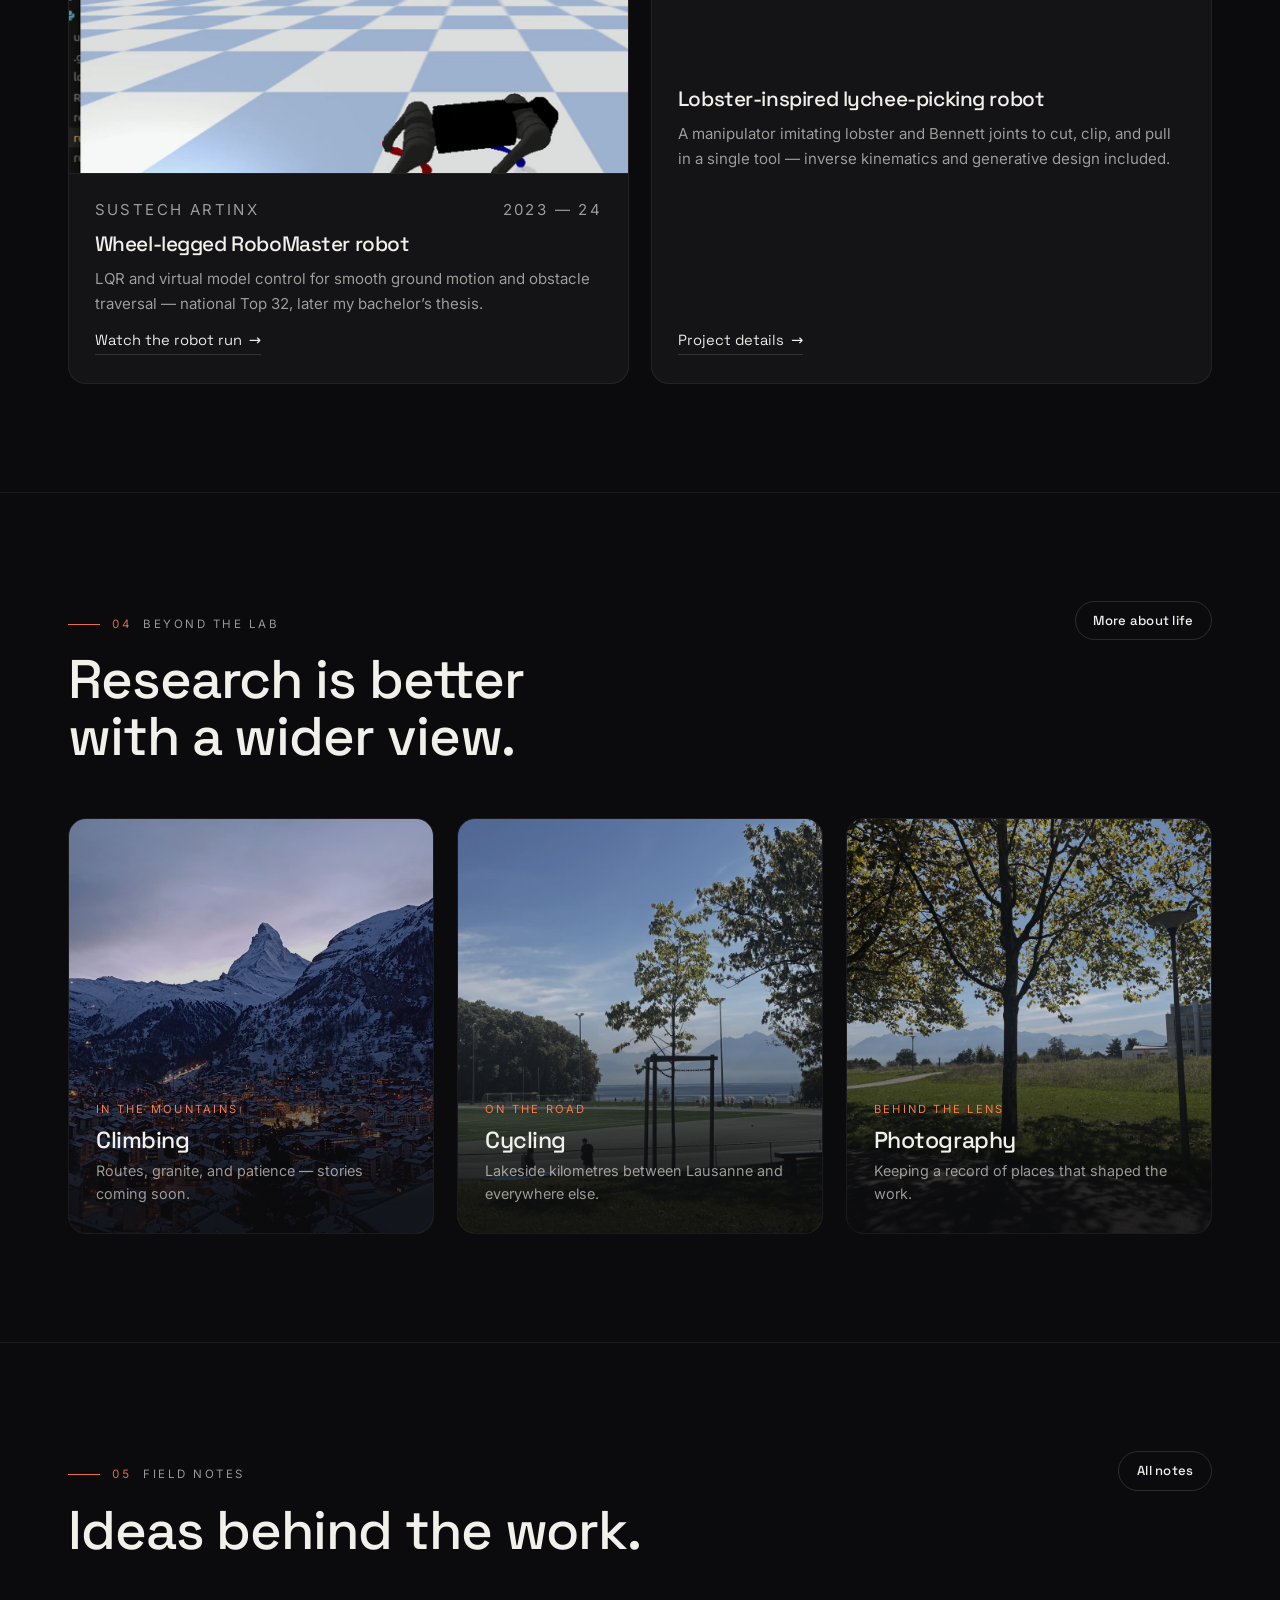
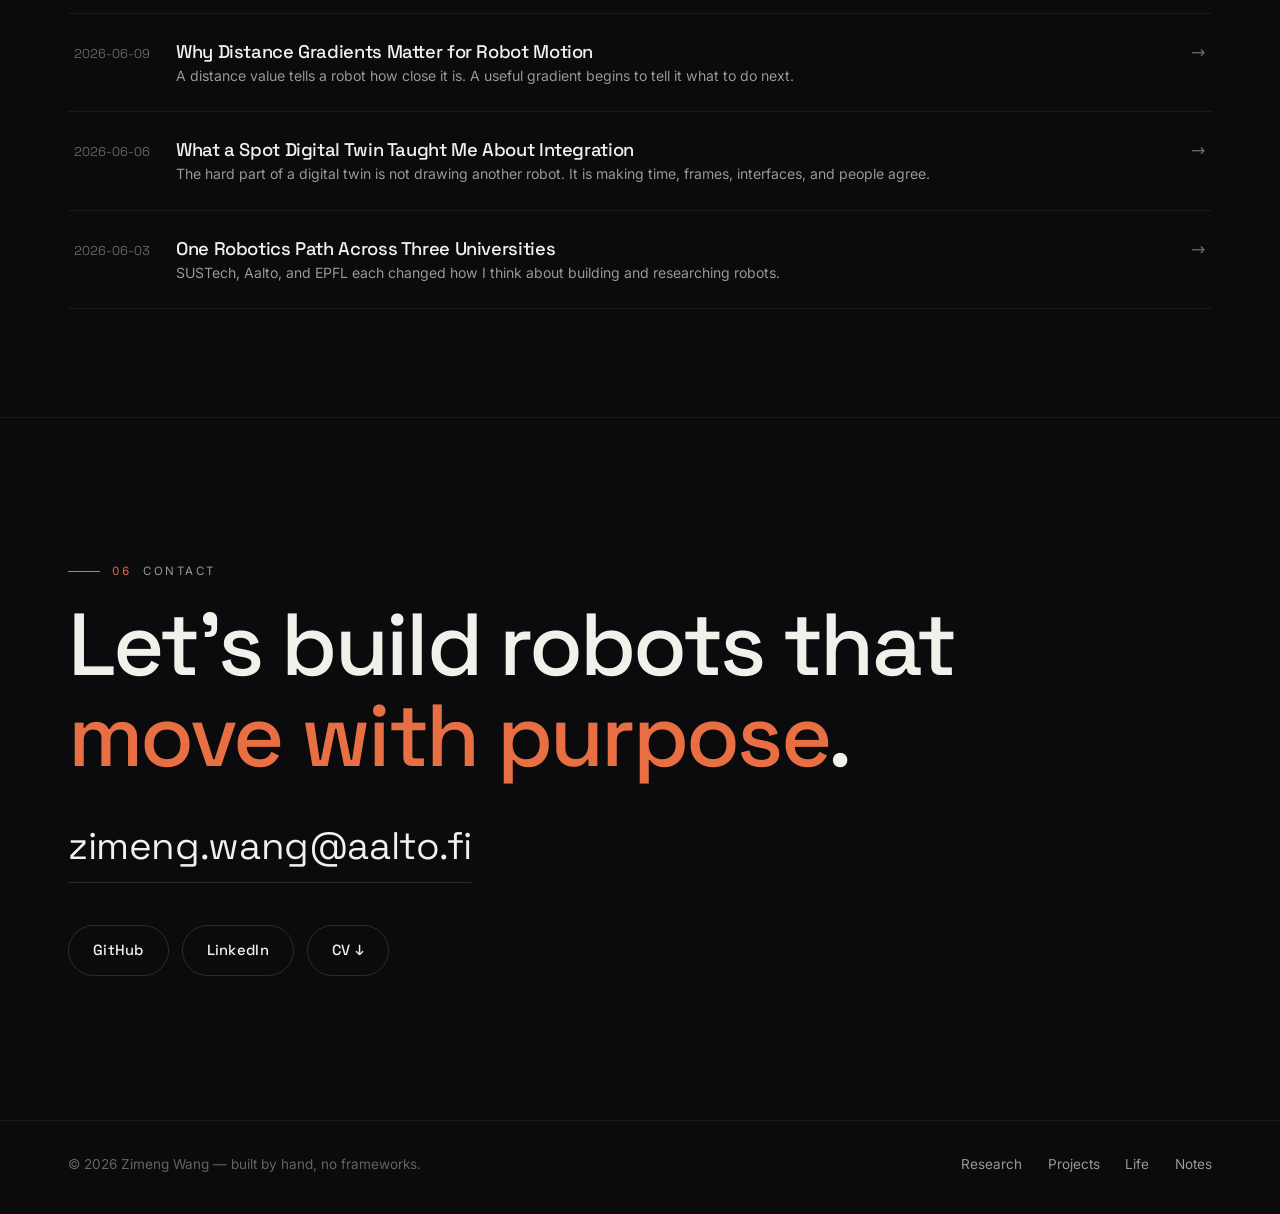
==== commit 872b9d6f: "Add dark studio design system and rebuild homepage as one-pager - studio.css: dark cinematic design " ====
--- a/index.html
+++ b/index.html
@@ -3,204 +3,400 @@
   <head>
     <meta charset="utf-8">
     <meta name="viewport" content="width=device-width, initial-scale=1">
-    <meta name="description" content="Zimeng Wang is a robotics researcher and engineer working on robot learning, dynamical systems, motion planning, and embodied intelligence.">
-    <title>Zimeng Wang | Robotics Researcher & Engineer</title>
-    <link rel="preload" href="assets/img/zimeng-wang.jpg" as="image">
-    <link rel="stylesheet" href="assets/css/styles.css">
-    <script defer src="assets/js/site.js"></script>
+    <meta name="description" content="Zimeng Wang — robotics researcher working on configuration-space distance functions, dynamical systems, and motion planning. M.Sc. at Aalto University, thesis at Idiap & EPFL.">
+    <meta property="og:title" content="Zimeng Wang — Robotics · Control · Learning">
+    <meta property="og:description" content="Robots that move with purpose. Research on distance functions, reactive motion, and robot learning.">
+    <meta property="og:type" content="website">
+    <meta property="og:image" content="assets/img/zimeng-wang.jpg">
+    <meta name="theme-color" content="#0b0b0d">
+    <title>Zimeng Wang | Robotics Researcher &amp; Engineer</title>
+    <link rel="preload" href="assets/fonts/SpaceGrotesk-var.woff2" as="font" type="font/woff2" crossorigin>
+    <link rel="preload" href="assets/fonts/Inter-var.woff2" as="font" type="font/woff2" crossorigin>
+    <link rel="stylesheet" href="assets/css/studio.css">
+    <script defer src="assets/js/studio.js"></script>
   </head>
-  <body data-page="home">
+  <body data-page="home" class="is-loading">
     <a class="skip-link" href="#main">Skip to content</a>
+
+    <div class="loader" aria-hidden="true">
+      <div class="loader__row">
+        <span class="loader__name">Zimeng Wang</span>
+        <span class="loader__tag">Robotics · Control · Learning</span>
+      </div>
+      <div class="loader__row">
+        <span class="loader__tag">Shenzhen — Helsinki — Lausanne</span>
+        <span class="loader__count">000</span>
+      </div>
+      <div class="loader__bar"></div>
+    </div>
+
     <header class="site-header">
       <a class="brand" href="index.html" aria-label="Zimeng Wang home">
         <span class="brand__mark">ZW</span>
         <span class="brand__text">Zimeng Wang</span>
       </a>
       <nav class="site-nav" aria-label="Primary navigation">
-        <a href="index.html" data-nav="home">Home</a>
-        <a href="research.html" data-nav="research">Research</a>
-        <a href="projects.html" data-nav="projects">Projects</a>
-        <a href="interests.html" data-nav="interests">Life</a>
-        <a href="blog.html" data-nav="blog">Notes</a>
+        <a href="#about">About</a>
+        <a href="#research">Research</a>
+        <a href="#projects">Projects</a>
+        <a href="#beyond">Beyond</a>
+        <a href="#notes">Notes</a>
+        <a href="#contact">Contact</a>
       </nav>
+      <a class="btn btn--ghost btn--sm header-cta" href="files/CV_Zimeng_Wang.pdf" download>CV ↓</a>
+      <button class="nav-toggle" aria-label="Open navigation" aria-expanded="false">
+        <span></span><span></span>
+      </button>
     </header>
 
+    <div class="nav-overlay">
+      <a href="#about">About</a>
+      <a href="#research">Research</a>
+      <a href="#projects">Projects</a>
+      <a href="#beyond">Beyond</a>
+      <a href="#notes">Notes</a>
+      <a href="#contact">Contact</a>
+      <a href="files/CV_Zimeng_Wang.pdf" download>Download CV</a>
+    </div>
+
     <main id="main">
+      <!-- Hero -->
       <section class="hero" aria-label="Introduction">
-        <div class="hero__inner">
-          <div>
-            <p class="availability">M.Sc. student at Aalto University</p>
-            <p class="eyebrow">Robotics · Control · Learning</p>
-            <h1>I build robots that <span>move with purpose.</span></h1>
+        <div class="hero__canvas" aria-hidden="true"></div>
+        <div class="shell">
+          <p class="hero__status">Master&rsquo;s thesis — Robot Learning &amp; Interaction, Idiap / EPFL</p>
+          <h1>Robots that <em>move</em><br>with purpose.</h1>
+          <div class="hero__foot">
             <p class="hero__summary">
-              I am Zimeng Wang, a robotics researcher and engineer focused on obstacle-aware manipulation,
-              motion planning, and learning-based control. My work connects mathematical structure with
-              systems that can be tested in simulation and on hardware.
+              I am Zimeng Wang, a robotics researcher working where learning meets control:
+              configuration-space distance functions, reactive dynamical systems, and motion
+              planning that survives contact with real hardware.
             </p>
             <div class="hero__actions">
-              <a class="button" href="research.html">Explore my research</a>
-              <a class="button button--secondary" href="mailto:zimeng.wang@aalto.fi">Get in touch</a>
-            </div>
-          </div>
-          <div class="hero__portrait">
-            <img src="assets/img/zimeng-wang.jpg" alt="Zimeng Wang by an alpine lake.">
-            <p class="hero__note">From Shenzhen to Helsinki to Lausanne, following hard robotics problems.</p>
-          </div>
-        </div>
-      </section>
-
-      <section class="section section--no-top">
-        <div class="stat-grid" aria-label="Profile highlights">
-          <div class="stat">
-            <p class="stat__label">Current</p>
-            <strong>Aalto</strong>
-            <p>M.Sc. in Control, Robotics and Autonomous Systems</p>
-          </div>
-          <div class="stat">
-            <p class="stat__label">Research</p>
-            <strong>LASA</strong>
-            <p>Visiting project on coupled dynamical systems at EPFL</p>
-          </div>
-          <div class="stat">
-            <p class="stat__label">Foundation</p>
-            <strong>SUSTech</strong>
-            <p>B.Eng. in Robotics Engineering, top 10%</p>
-          </div>
-          <div class="stat">
-            <p class="stat__label">Build stack</p>
-            <strong>ROS + ML</strong>
-            <p>Python, C++, PyTorch, simulation, and control</p>
-          </div>
-        </div>
-      </section>
-
-      <section class="section section--compact">
-        <div class="profile-grid">
-          <div>
-            <p class="section__label">What drives me</p>
-            <h2>Make the theory earn its place.</h2>
-          </div>
-          <div class="profile-copy">
-            <p>
-              I enjoy problems where elegant mathematics must survive contact with a real robot:
-              collision geometry, imperfect sensing, hardware limits, and the long tail of integration work.
-            </p>
-            <p>
-              My current work explores configuration-space distance representations and dynamical systems
-              for safe manipulation. Earlier projects took me through decentralized multi-agent planning,
-              Spot digital twins, reinforcement learning, and wheel-legged robot control.
-            </p>
-          </div>
-        </div>
-      </section>
-
-      <section class="section section--dark">
-        <div class="section__header section__header--split">
-          <div>
-            <p class="section__label">Selected work</p>
-            <h2>Research that becomes a system.</h2>
-          </div>
-          <a class="button button--ghost" href="projects.html">View all projects</a>
-        </div>
-        <div class="card-grid">
-          <article class="card card--dark">
-            <img class="card__image" src="assets/img/franka-obstacle-avoidance.jpg" alt="Franka robot moving through a dense obstacle field.">
-            <div class="card__body">
-              <p class="card__meta">EPFL LASA · Current research</p>
-              <h3>Obstacle-aware manipulation</h3>
-              <p>Configuration-space distance fields and coupled dynamical systems for safe, efficient robot motion.</p>
-              <a class="text-link" href="research.html">Research details</a>
-            </div>
+              <a class="btn btn--solid" href="#research">Explore research</a>
+              <a class="btn btn--ghost" href="files/CV_Zimeng_Wang.pdf" download>Download CV</a>
+            </div>
+          </div>
+        </div>
+        <span class="hero__scroll" aria-hidden="true">Scroll</span>
+      </section>
+
+      <!-- Marquee -->
+      <div class="marquee" aria-hidden="true">
+        <div class="marquee__track">
+          <span>Distance Fields</span><span>Dynamical Systems</span><span>MPPI</span><span>ROS</span>
+          <span>PyTorch</span><span>cuRobo</span><span>IsaacLab</span><span>C++</span><span>Python</span>
+          <span>LQR</span><span>Motion Planning</span><span>Robot Learning</span>
+          <span>Distance Fields</span><span>Dynamical Systems</span><span>MPPI</span><span>ROS</span>
+          <span>PyTorch</span><span>cuRobo</span><span>IsaacLab</span><span>C++</span><span>Python</span>
+          <span>LQR</span><span>Motion Planning</span><span>Robot Learning</span>
+        </div>
+      </div>
+
+      <!-- About -->
+      <section class="section" id="about">
+        <div class="shell">
+          <div class="about-grid">
+            <div class="about-copy" data-reveal>
+              <p class="eyebrow"><span class="eyebrow__idx">01</span> About</p>
+              <p class="lead">
+                Make the theory earn its place. I enjoy problems where elegant mathematics must
+                survive collision geometry, imperfect sensing, and the long tail of integration work.
+              </p>
+              <p>
+                My path runs from Shenzhen to Helsinki to Lausanne: a robotics engineering degree at
+                SUSTech, a master&rsquo;s in control and autonomous systems at Aalto, and research visits
+                at EPFL — first at LASA on reactive motion, now at the Robot Learning &amp; Interaction
+                group at Idiap for my thesis on self-supervised configuration-space distance functions.
+              </p>
+              <p>
+                Along the way: multi-agent planning, a Spot digital twin, wheel-legged robot control,
+                and a Top-5 finish among worldwide teams at the LeRobot hackathon.
+              </p>
+            </div>
+            <div class="edu-list">
+              <article class="edu-card" data-reveal style="--reveal-order: 1;">
+                <span class="edu-card__years">2024 —</span>
+                <div>
+                  <h3>Aalto University</h3>
+                  <p>M.Sc. Control, Robotics &amp; Autonomous Systems · Full tuition scholarship</p>
+                </div>
+                <span class="edu-card__gpa">GPA 4.83 / 5</span>
+              </article>
+              <article class="edu-card" data-reveal style="--reveal-order: 2;">
+                <span class="edu-card__years">2025 — 26</span>
+                <div>
+                  <h3>EPFL</h3>
+                  <p>Exchange &amp; thesis research · LASA, then Idiap RLI · Mobility scholarship</p>
+                </div>
+                <span class="edu-card__gpa">GPA 5.22 / 6</span>
+              </article>
+              <article class="edu-card" data-reveal style="--reveal-order: 3;">
+                <span class="edu-card__years">2020 — 24</span>
+                <div>
+                  <h3>SUSTech</h3>
+                  <p>B.Eng. Robotics Engineering · Wheel-legged robot thesis</p>
+                </div>
+                <span class="edu-card__gpa">Top 10%</span>
+              </article>
+            </div>
+          </div>
+
+          <div class="stat-row" style="margin-top: clamp(3rem, 8vh, 5rem);" data-reveal>
+            <div class="stat">
+              <strong>4.83<sup>/5</sup></strong>
+              <p>GPA in the Aalto robotics master&rsquo;s programme</p>
+            </div>
+            <div class="stat">
+              <strong>Top 5</strong>
+              <p>Worldwide, LeRobot hackathon — 2nd award</p>
+            </div>
+            <div class="stat">
+              <strong>7-DoF</strong>
+              <p>Franka manipulator experiments in simulation &amp; hardware</p>
+            </div>
+            <div class="stat">
+              <strong>3</strong>
+              <p>Labs across Finland, Switzerland, and China</p>
+            </div>
+          </div>
+        </div>
+      </section>
+
+      <!-- Research -->
+      <section class="section section--hairline" id="research">
+        <div class="shell">
+          <div class="section-head" data-reveal>
+            <div>
+              <p class="eyebrow"><span class="eyebrow__idx">02</span> Research</p>
+              <h2>Distance is a language robots understand.</h2>
+            </div>
+            <a class="btn btn--ghost btn--sm" href="research.html">Full research page</a>
+          </div>
+
+          <article class="research-entry" data-reveal>
+            <div class="research-entry__body">
+              <div class="research-entry__meta">
+                <span class="chip chip--accent">Master&rsquo;s thesis · 2026</span>
+                <span class="chip">Idiap / EPFL · Robot Learning &amp; Interaction</span>
+              </div>
+              <h3>Self-supervised configuration-space distance functions</h3>
+              <p>
+                SCDF is a self-supervised, physics-informed neural distance function that removes the
+                expensive configuration-space ground-truth labelling required by CDF, while preserving
+                its one-step inverse-kinematics property.
+              </p>
+              <p>
+                Integrated into learning-based and gradient-based pipelines for controlled comparisons
+                against JSDF, CDF, RDF, and PointNet baselines — from 2-D reinforcement-learning tasks
+                to 7-DoF manipulators.
+              </p>
+              <div class="research-entry__links">
+                <a class="text-link" href="research.html">Read more</a>
+              </div>
+              <p class="research-entry__supervisors">
+                With <a href="https://calinon.ch/" rel="noopener noreferrer">Sylvain Calinon</a>,
+                <a href="https://baumanndominik.github.io/" rel="noopener noreferrer">Dominik Baumann</a>
+                and <a href="https://yimingli1998.github.io/" rel="noopener noreferrer">Yiming Li</a>
+              </p>
+            </div>
+            <figure class="media-frame media-frame--stack research-entry__media">
+              <video data-autoplay muted loop playsinline preload="metadata" src="assets/media/scdf_rl_success1.mp4" aria-label="SCDF-guided policy avoiding obstacles in a 2-D task"></video>
+              <video data-autoplay muted loop playsinline preload="metadata" src="assets/media/scdf_rl_success2.mp4" aria-label="Second SCDF evaluation rollout reaching the goal"></video>
+              <figcaption>SCDF-guided RL policy — evaluation rollouts</figcaption>
+            </figure>
           </article>
-          <article class="card card--dark">
-            <img class="card__image" src="assets/img/spot-digital-twin.jpg" alt="OptiTrack motion capture interface used in the Spot digital twin project.">
-            <div class="card__body">
-              <p class="card__meta">Aalto · Project manager</p>
-              <h3>Spot digital twin</h3>
-              <p>A real-to-simulation pipeline driven by live Spot state and human motion captured with OptiTrack.</p>
-              <a class="text-link" href="projects.html#spot">Project details</a>
-            </div>
+
+          <article class="research-entry research-entry--flip" data-reveal>
+            <div class="research-entry__body">
+              <div class="research-entry__meta">
+                <span class="chip chip--accent">LASA · EPFL · 2025 —</span>
+                <span class="chip">Reactive motion</span>
+              </div>
+              <h3>Optimization-based vs. reactive dynamical systems</h3>
+              <p>
+                A comprehensive benchmark of GPU-accelerated MPPI control (NVIDIA cuRobo) against
+                geometrically-guided hybrid dynamical systems for reactive motion planning.
+              </p>
+              <p>
+                Built a hybrid motion-generation framework for a 7-DoF Franka Emika Panda that couples
+                diffeomorphic transformations with implicit representations (Neural-JSDF / CDF) to
+                guarantee stable obstacle avoidance.
+              </p>
+              <div class="research-entry__links">
+                <a class="text-link" href="research.html">Read more</a>
+              </div>
+              <p class="research-entry__supervisors">
+                With <a href="https://people.epfl.ch/aude.billard" rel="noopener noreferrer">Aude Billard</a>
+                and <a href="https://scholar.google.com/citations?user=IH4FwSAAAAAJ" rel="noopener noreferrer">Rui Wu</a>
+              </p>
+            </div>
+            <figure class="media-frame research-entry__media">
+              <video data-autoplay muted loop playsinline preload="metadata" src="assets/media/lasa_mppi_demo.mp4" aria-label="MPPI rollouts steering a planar manipulator around obstacles"></video>
+              <figcaption>MPPI rollouts — planar manipulator</figcaption>
+            </figure>
           </article>
-          <article class="card card--dark">
-            <img class="card__image" src="assets/img/legged-robot.jpg" alt="A simulated legged robot walking in PyBullet.">
-            <div class="card__body">
-              <p class="card__meta">Control & locomotion</p>
-              <h3>From wheels to legs</h3>
-              <p>Control experiments across a RoboMaster wheel-legged platform, quadruped simulation, and legged robotics coursework.</p>
-              <a class="text-link" href="projects.html#locomotion">Project details</a>
+
+          <article class="research-entry research-entry--single" data-reveal>
+            <div class="research-entry__body">
+              <div class="research-entry__meta">
+                <span class="chip chip--accent">Aalto · 2024 — 25</span>
+                <span class="chip">Multi-agent planning</span>
+              </div>
+              <h3>Scalability of multi-agent path finding</h3>
+              <p>
+                Introduced and optimized hybrid velocity-obstacle methods for decentralized collision
+                avoidance. In simulations with 12 agents, the approach improved overall planning
+                efficiency by 10% over global planners.
+              </p>
+              <p class="research-entry__supervisors">
+                With <a href="https://www.aalto.fi/en/people/tomasz-kucner" rel="noopener noreferrer">Tomasz Kucner</a>,
+                Mobile Robotics Group
+              </p>
             </div>
           </article>
         </div>
       </section>
 
-      <section class="section">
-        <div class="section__header">
-          <p class="section__label">A path through robotics</p>
-          <h2>Three places, one growing question.</h2>
-          <p class="section__intro">How can robots act safely and intelligently when the environment refuses to be simple?</p>
-        </div>
-        <div class="path-grid">
-          <article class="path-card path-card--accent">
-            <p class="card__meta">2020–2024 · Shenzhen</p>
-            <h3>SUSTech</h3>
-            <p>Built a foundation in robotics engineering through control, mechanical design, ROS, and a wheel-legged robot thesis.</p>
-          </article>
-          <article class="path-card">
-            <p class="card__meta">2024–Present · Helsinki</p>
-            <h3>Aalto University</h3>
-            <p>Studying control, robotics, and autonomous systems while researching multi-agent planning and leading a Spot digital twin project.</p>
-          </article>
-          <article class="path-card path-card--image">
-            <img src="assets/img/epfl-campus.jpg" alt="EPFL campus with Lake Geneva and mountains in the distance.">
+      <!-- Projects -->
+      <section class="section section--hairline" id="projects">
+        <div class="shell">
+          <div class="section-head" data-reveal>
             <div>
-              <p class="card__meta">2025–2026 · Lausanne</p>
-              <h3>EPFL LASA</h3>
-              <p>Researching obstacle avoidance with coupled dynamical systems and learned distance representations.</p>
-            </div>
-          </article>
-          <article class="path-card">
-            <p class="card__meta">Next</p>
-            <h3>Reliable embodied intelligence</h3>
-            <p>I am interested in research and engineering collaborations at the intersection of learning, control, and physical systems.</p>
-            <a class="text-link" href="mailto:zimeng.wang@aalto.fi">Start a conversation</a>
-          </article>
-        </div>
-      </section>
-
-      <section class="section section--warm">
-        <div class="section__header section__header--split">
-          <div>
-            <p class="section__label">Field notes</p>
-            <h2>Ideas behind the work.</h2>
-          </div>
-          <a class="button button--ghost" href="blog.html">Read all notes</a>
-        </div>
-        <div class="post-grid" data-latest-posts data-limit="3">
-          <p class="muted">Loading notes...</p>
-        </div>
-      </section>
-
-      <section class="contact-band">
-        <div class="contact-band__inner">
-          <div>
-            <p class="section__label">Contact</p>
-            <h2>Interested in robots that learn, plan, and move?</h2>
-            <p class="lead">I am always glad to discuss research, practical robotics systems, and thoughtful collaborations.</p>
-          </div>
-          <div class="contact-band__actions">
-            <a class="button" href="mailto:zimeng.wang@aalto.fi">zimeng.wang@aalto.fi</a>
-            <a class="button button--secondary" href="https://github.com/Pest1cide" rel="noopener noreferrer">GitHub · Pest1cide</a>
+              <p class="eyebrow"><span class="eyebrow__idx">03</span> Projects</p>
+              <h2>Systems that had to work.</h2>
+            </div>
+            <a class="btn btn--ghost btn--sm" href="projects.html">All projects</a>
+          </div>
+
+          <div class="project-grid">
+            <article class="project-card" data-reveal>
+              <div class="project-card__media">
+                <video data-autoplay muted loop playsinline preload="metadata" src="assets/media/gpi_compare.mp4" aria-label="Side-by-side comparison of manipulation policies in simulation"></video>
+              </div>
+              <div class="project-card__body">
+                <p class="project-card__meta"><span>LeRobot Hackathon</span><span>2026</span></p>
+                <h3>Generalist policy improvement</h3>
+                <p>Post-training a generalist manipulation policy — 2nd award, Top 5 among worldwide teams.</p>
+                <a class="text-link" href="https://huggingface.co/spaces/LeRobot-worldwide-hackathon/all-winners" rel="noopener noreferrer">Winners page</a>
+              </div>
+            </article>
+
+            <article class="project-card" data-reveal style="--reveal-order: 1;">
+              <div class="project-card__media">
+                <video data-autoplay muted loop playsinline preload="metadata" src="assets/media/spot_digital_twin.mp4" aria-label="Spot robot digital twin mirroring live motion in simulation"></video>
+              </div>
+              <div class="project-card__body">
+                <p class="project-card__meta"><span>Aalto · Project lead</span><span>2025</span></p>
+                <h3>Spot digital twin</h3>
+                <p>A real-to-simulation pipeline driven by live Spot state and human motion captured with OptiTrack.</p>
+                <a class="text-link" href="projects.html#spot">Project details</a>
+              </div>
+            </article>
+
+            <article class="project-card" data-reveal>
+              <div class="project-card__media">
+                <img src="assets/img/legged-robot.jpg" alt="Simulated legged robot walking" loading="lazy">
+              </div>
+              <div class="project-card__body">
+                <p class="project-card__meta"><span>SUSTech ARTINX</span><span>2023 — 24</span></p>
+                <h3>Wheel-legged RoboMaster robot</h3>
+                <p>LQR and virtual model control for smooth ground motion and obstacle traversal — national Top 32, later my bachelor&rsquo;s thesis.</p>
+                <a class="text-link" href="https://www.bilibili.com/video/BV1wD421G7vK/" rel="noopener noreferrer">Watch the robot run</a>
+              </div>
+            </article>
+
+            <article class="project-card" data-reveal style="--reveal-order: 1;">
+              <div class="project-card__body">
+                <p class="project-card__meta"><span>MEICC · National 2nd Prize</span><span>2022</span></p>
+                <h3>Lobster-inspired lychee-picking robot</h3>
+                <p>A manipulator imitating lobster and Bennett joints to cut, clip, and pull in a single tool — inverse kinematics and generative design included.</p>
+                <a class="text-link" href="projects.html">Project details</a>
+              </div>
+            </article>
+          </div>
+        </div>
+      </section>
+
+      <!-- Beyond the lab -->
+      <section class="section section--hairline" id="beyond">
+        <div class="shell">
+          <div class="section-head" data-reveal>
+            <div>
+              <p class="eyebrow"><span class="eyebrow__idx">04</span> Beyond the lab</p>
+              <h2>Research is better with a wider view.</h2>
+            </div>
+            <a class="btn btn--ghost btn--sm" href="interests.html">More about life</a>
+          </div>
+          <div class="beyond-grid">
+            <a class="beyond-card" href="interests.html" data-reveal>
+              <img src="assets/img/zermatt.jpg" alt="Alpine peaks near Zermatt" loading="lazy">
+              <div class="beyond-card__body">
+                <span class="beyond-card__tag">In the mountains</span>
+                <h3>Climbing</h3>
+                <p>Routes, granite, and patience — stories coming soon.</p>
+              </div>
+            </a>
+            <a class="beyond-card" href="interests.html" data-reveal style="--reveal-order: 1;">
+              <img src="assets/img/lake-geneva.jpg" alt="Road along Lake Geneva" loading="lazy">
+              <div class="beyond-card__body">
+                <span class="beyond-card__tag">On the road</span>
+                <h3>Cycling</h3>
+                <p>Lakeside kilometres between Lausanne and everywhere else.</p>
+              </div>
+            </a>
+            <a class="beyond-card" href="interests.html" data-reveal style="--reveal-order: 2;">
+              <img src="assets/img/epfl-campus.jpg" alt="EPFL campus with Lake Geneva and mountains" loading="lazy">
+              <div class="beyond-card__body">
+                <span class="beyond-card__tag">Behind the lens</span>
+                <h3>Photography</h3>
+                <p>Keeping a record of places that shaped the work.</p>
+              </div>
+            </a>
+          </div>
+        </div>
+      </section>
+
+      <!-- Notes -->
+      <section class="section section--hairline" id="notes">
+        <div class="shell">
+          <div class="section-head" data-reveal>
+            <div>
+              <p class="eyebrow"><span class="eyebrow__idx">05</span> Field notes</p>
+              <h2>Ideas behind the work.</h2>
+            </div>
+            <a class="btn btn--ghost btn--sm" href="blog.html">All notes</a>
+          </div>
+          <div class="notes-list" data-latest-posts data-limit="3" data-reveal>
+            <p class="muted">Loading notes…</p>
+          </div>
+        </div>
+      </section>
+
+      <!-- Contact -->
+      <section class="contact section--hairline" id="contact">
+        <div class="shell" data-reveal>
+          <p class="eyebrow"><span class="eyebrow__idx">06</span> Contact</p>
+          <h2>Let&rsquo;s build robots that <em>move with purpose</em>.</h2>
+          <a class="contact__email" href="mailto:zimeng.wang@aalto.fi">zimeng.wang@aalto.fi</a>
+          <div class="contact__links">
+            <a class="btn btn--ghost" href="https://github.com/Pest1cide" rel="noopener noreferrer">GitHub</a>
+            <a class="btn btn--ghost" href="https://fi.linkedin.com/in/zimeng-wang-444815332" rel="noopener noreferrer">LinkedIn</a>
+            <a class="btn btn--ghost" href="files/CV_Zimeng_Wang.pdf" download>CV ↓</a>
           </div>
         </div>
       </section>
     </main>
 
     <footer class="site-footer">
-      <p>&copy; <span data-current-year></span> Zimeng Wang. Built as a living record of my work.</p>
-      <div class="footer-links">
-        <a href="mailto:zimeng.wang@aalto.fi">Email</a>
-        <a href="https://github.com/Pest1cide" rel="noopener noreferrer">GitHub</a>
-        <a href="https://fi.linkedin.com/in/zimeng-wang-444815332" rel="noopener noreferrer">LinkedIn</a>
+      <div class="shell">
+        <p>&copy; <span data-current-year></span> Zimeng Wang — built by hand, no frameworks.</p>
+        <div class="footer-links">
+          <a href="research.html">Research</a>
+          <a href="projects.html">Projects</a>
+          <a href="interests.html">Life</a>
+          <a href="blog.html">Notes</a>
+        </div>
       </div>
     </footer>
   </body>
--- a/assets/css/studio.css
+++ b/assets/css/studio.css
@@ -0,0 +1,891 @@
+/* ==========================================================================
+   Studio design system — dark cinematic theme
+   Zimeng Wang · zimeng.wang@aalto.fi
+   Dependency-free. Self-hosted fonts. Respects prefers-reduced-motion.
+   ========================================================================== */
+
+/* ---- Fonts ---------------------------------------------------------- */
+@font-face {
+  font-family: 'Space Grotesk';
+  src: url('../fonts/SpaceGrotesk-var.woff2') format('woff2');
+  font-weight: 300 700;
+  font-display: swap;
+}
+@font-face {
+  font-family: 'Inter';
+  src: url('../fonts/Inter-var.woff2') format('woff2');
+  font-weight: 100 900;
+  font-display: swap;
+}
+
+/* ---- Tokens ---------------------------------------------------------- */
+:root {
+  --bg: #0b0b0d;
+  --bg-raise: #121216;
+  --ink: #f2f0ea;
+  --ink-dim: rgba(242, 240, 234, 0.64);
+  --ink-faint: rgba(242, 240, 234, 0.4);
+  --hair: rgba(242, 240, 234, 0.14);
+  --hair-soft: rgba(242, 240, 234, 0.07);
+  --panel: rgba(255, 255, 255, 0.04);
+  --panel-hover: rgba(255, 255, 255, 0.07);
+  --accent: #e86f43;
+  --accent-bright: #ff7d4d;
+  --accent-soft: rgba(232, 111, 67, 0.14);
+  --font-display: 'Space Grotesk', 'Inter', system-ui, sans-serif;
+  --font-body: 'Inter', system-ui, -apple-system, 'Segoe UI', sans-serif;
+  --shell: 1240px;
+  --gutter: clamp(1.25rem, 4vw, 3rem);
+  --radius: 18px;
+  --ease-out: cubic-bezier(0.22, 1, 0.36, 1);
+  color-scheme: dark;
+}
+
+/* ---- Base ------------------------------------------------------------ */
+* { box-sizing: border-box; margin: 0; padding: 0; }
+
+html {
+  scroll-behavior: smooth;
+  -webkit-text-size-adjust: 100%;
+}
+
+body {
+  background: var(--bg);
+  color: var(--ink);
+  font-family: var(--font-body);
+  font-size: 1.0625rem;
+  line-height: 1.65;
+  font-weight: 380;
+  -webkit-font-smoothing: antialiased;
+  overflow-x: hidden;
+}
+
+img, video { max-width: 100%; display: block; }
+
+a { color: inherit; text-decoration: none; }
+
+h1, h2, h3, h4 {
+  font-family: var(--font-display);
+  font-weight: 500;
+  line-height: 1.04;
+  letter-spacing: -0.02em;
+  text-wrap: balance;
+}
+
+::selection { background: var(--accent); color: #0b0b0d; }
+
+.skip-link {
+  position: absolute;
+  top: -100px;
+  left: 1rem;
+  z-index: 200;
+  padding: 0.6rem 1rem;
+  background: var(--accent);
+  color: #0b0b0d;
+  border-radius: 8px;
+  font-weight: 600;
+}
+.skip-link:focus { top: 1rem; }
+
+/* ---- Loader ----------------------------------------------------------- */
+.loader {
+  position: fixed;
+  inset: 0;
+  z-index: 100;
+  display: flex;
+  flex-direction: column;
+  justify-content: space-between;
+  padding: clamp(1.5rem, 4vw, 3rem);
+  background: var(--bg);
+  transition: transform 0.9s var(--ease-out), visibility 0s 0.9s;
+}
+.loader.is-done {
+  transform: translateY(-100%);
+  visibility: hidden;
+}
+.loader__row {
+  display: flex;
+  justify-content: space-between;
+  align-items: baseline;
+  gap: 1rem;
+}
+.loader__name {
+  font-family: var(--font-display);
+  font-size: clamp(1.6rem, 5vw, 3rem);
+  letter-spacing: -0.02em;
+}
+.loader__count {
+  font-family: var(--font-display);
+  font-size: clamp(2.4rem, 8vw, 5.5rem);
+  font-variant-numeric: tabular-nums;
+  color: var(--ink-faint);
+}
+.loader__tag {
+  text-transform: uppercase;
+  letter-spacing: 0.22em;
+  font-size: 0.72rem;
+  color: var(--ink-dim);
+}
+.loader__bar {
+  position: absolute;
+  left: 0;
+  bottom: 0;
+  height: 2px;
+  width: 100%;
+  transform-origin: left;
+  transform: scaleX(0);
+  background: var(--accent);
+}
+body.is-loading { overflow: hidden; }
+
+/* ---- Header ----------------------------------------------------------- */
+.site-header {
+  position: fixed;
+  top: 0;
+  left: 0;
+  right: 0;
+  z-index: 60;
+  display: flex;
+  align-items: center;
+  justify-content: space-between;
+  gap: 1rem;
+  padding: 1.1rem var(--gutter);
+  transition: padding 0.4s var(--ease-out), background 0.4s;
+}
+.site-header.is-scrolled {
+  padding-block: 0.65rem;
+  background: rgba(11, 11, 13, 0.72);
+  -webkit-backdrop-filter: blur(14px);
+  backdrop-filter: blur(14px);
+  border-bottom: 1px solid var(--hair-soft);
+}
+.brand {
+  display: inline-flex;
+  align-items: center;
+  gap: 0.7rem;
+  font-family: var(--font-display);
+  font-weight: 600;
+  letter-spacing: 0.01em;
+}
+.brand__mark {
+  display: grid;
+  place-items: center;
+  width: 2.15rem;
+  height: 2.15rem;
+  border: 1px solid var(--hair);
+  border-radius: 50%;
+  font-size: 0.8rem;
+  letter-spacing: 0.08em;
+}
+.site-nav {
+  display: flex;
+  align-items: center;
+  gap: clamp(1rem, 2.5vw, 2.2rem);
+  font-size: 0.9rem;
+}
+.site-nav a {
+  position: relative;
+  padding-block: 0.3rem;
+  color: var(--ink-dim);
+  transition: color 0.25s;
+}
+.site-nav a::after {
+  content: '';
+  position: absolute;
+  left: 0;
+  bottom: 0;
+  width: 100%;
+  height: 1px;
+  background: var(--accent);
+  transform: scaleX(0);
+  transform-origin: right;
+  transition: transform 0.35s var(--ease-out);
+}
+.site-nav a:hover, .site-nav a.is-active { color: var(--ink); }
+.site-nav a:hover::after, .site-nav a.is-active::after {
+  transform: scaleX(1);
+  transform-origin: left;
+}
+.header-cta { display: inline-flex; }
+
+.nav-toggle {
+  display: none;
+  flex-direction: column;
+  justify-content: center;
+  gap: 6px;
+  width: 2.6rem;
+  height: 2.6rem;
+  padding: 0 0.55rem;
+  background: transparent;
+  border: 1px solid var(--hair);
+  border-radius: 50%;
+  cursor: pointer;
+}
+.nav-toggle span {
+  height: 1.5px;
+  background: var(--ink);
+  transition: transform 0.35s var(--ease-out), opacity 0.25s;
+}
+body.nav-open .nav-toggle span:nth-child(1) { transform: translateY(3.75px) rotate(45deg); }
+body.nav-open .nav-toggle span:nth-child(2) { transform: translateY(-3.75px) rotate(-45deg); }
+
+/* Mobile overlay nav */
+.nav-overlay {
+  position: fixed;
+  inset: 0;
+  z-index: 55;
+  display: flex;
+  flex-direction: column;
+  justify-content: center;
+  padding: var(--gutter);
+  background: rgba(11, 11, 13, 0.96);
+  -webkit-backdrop-filter: blur(18px);
+  backdrop-filter: blur(18px);
+  opacity: 0;
+  visibility: hidden;
+  transition: opacity 0.4s, visibility 0s 0.4s;
+}
+body.nav-open .nav-overlay {
+  opacity: 1;
+  visibility: visible;
+  transition: opacity 0.4s;
+}
+.nav-overlay a {
+  font-family: var(--font-display);
+  font-size: clamp(2rem, 9vw, 3.2rem);
+  padding-block: 0.45rem;
+  color: var(--ink-dim);
+  border-bottom: 1px solid var(--hair-soft);
+  transition: color 0.25s, padding-left 0.3s var(--ease-out);
+}
+.nav-overlay a:hover { color: var(--ink); padding-left: 0.5rem; }
+body.nav-open { overflow: hidden; }
+
+/* ---- Layout ----------------------------------------------------------- */
+.shell {
+  max-width: var(--shell);
+  margin-inline: auto;
+  padding-inline: var(--gutter);
+}
+.section {
+  position: relative;
+  padding-block: clamp(4.5rem, 12vh, 8.5rem);
+}
+.section--hairline { border-top: 1px solid var(--hair-soft); }
+
+.section-head {
+  display: flex;
+  align-items: baseline;
+  justify-content: space-between;
+  gap: 1.5rem;
+  margin-bottom: clamp(2.5rem, 6vh, 4.5rem);
+}
+.section-head h2 {
+  font-size: clamp(2rem, 5vw, 3.4rem);
+  max-width: 18ch;
+}
+.eyebrow {
+  display: flex;
+  align-items: center;
+  gap: 0.75rem;
+  margin-bottom: 1.1rem;
+  text-transform: uppercase;
+  letter-spacing: 0.22em;
+  font-size: 0.72rem;
+  color: var(--ink-dim);
+}
+.eyebrow::before {
+  content: '';
+  width: 2rem;
+  height: 1px;
+  background: var(--accent);
+}
+.eyebrow__idx { color: var(--accent); font-variant-numeric: tabular-nums; }
+
+.lead { color: var(--ink-dim); max-width: 58ch; }
+
+/* ---- Hero ------------------------------------------------------------- */
+.hero {
+  position: relative;
+  min-height: 100svh;
+  display: flex;
+  flex-direction: column;
+  justify-content: flex-end;
+  padding-bottom: clamp(3rem, 8vh, 6rem);
+  padding-top: 7rem;
+  overflow: hidden;
+}
+.hero__canvas {
+  position: absolute;
+  inset: 0;
+  z-index: 0;
+}
+.hero__canvas canvas { width: 100%; height: 100%; }
+.hero::after {
+  content: '';
+  position: absolute;
+  inset: 0;
+  z-index: 1;
+  background: linear-gradient(to top, var(--bg) 0%, rgba(11, 11, 13, 0.25) 38%, rgba(11, 11, 13, 0.55) 100%);
+  pointer-events: none;
+}
+.hero .shell { position: relative; z-index: 2; width: 100%; }
+.hero__status {
+  display: inline-flex;
+  align-items: center;
+  gap: 0.6rem;
+  margin-bottom: 1.4rem;
+  padding: 0.45rem 0.95rem;
+  border: 1px solid var(--hair);
+  border-radius: 99px;
+  font-size: 0.78rem;
+  letter-spacing: 0.04em;
+  color: var(--ink-dim);
+  background: rgba(11, 11, 13, 0.4);
+}
+.hero__status::before {
+  content: '';
+  width: 7px;
+  height: 7px;
+  border-radius: 50%;
+  background: var(--accent);
+  animation: pulse 2.4s ease-in-out infinite;
+}
+@keyframes pulse {
+  0%, 100% { opacity: 1; transform: scale(1); }
+  50% { opacity: 0.45; transform: scale(0.8); }
+}
+.hero h1 {
+  font-size: clamp(2.9rem, 9.5vw, 8rem);
+  font-weight: 500;
+  letter-spacing: -0.035em;
+  margin-bottom: 1.6rem;
+}
+.hero h1 em {
+  font-style: normal;
+  color: var(--accent);
+}
+.hero__foot {
+  display: flex;
+  flex-wrap: wrap;
+  align-items: flex-end;
+  justify-content: space-between;
+  gap: 1.6rem;
+}
+.hero__summary {
+  max-width: 46ch;
+  color: var(--ink-dim);
+}
+.hero__actions { display: flex; flex-wrap: wrap; gap: 0.8rem; }
+.hero__scroll {
+  position: absolute;
+  right: var(--gutter);
+  bottom: 1.2rem;
+  z-index: 2;
+  font-size: 0.7rem;
+  text-transform: uppercase;
+  letter-spacing: 0.25em;
+  color: var(--ink-faint);
+  writing-mode: vertical-rl;
+}
+
+/* ---- Buttons ---------------------------------------------------------- */
+.btn {
+  display: inline-flex;
+  align-items: center;
+  gap: 0.6rem;
+  padding: 0.78rem 1.5rem;
+  border: 1px solid var(--hair);
+  border-radius: 99px;
+  font-family: var(--font-display);
+  font-size: 0.92rem;
+  font-weight: 500;
+  letter-spacing: 0.02em;
+  cursor: pointer;
+  transition: background 0.3s, color 0.3s, border-color 0.3s, transform 0.3s var(--ease-out);
+}
+.btn:hover { transform: translateY(-2px); }
+.btn--solid {
+  background: var(--ink);
+  border-color: var(--ink);
+  color: #0b0b0d;
+}
+.btn--solid:hover { background: var(--accent-bright); border-color: var(--accent-bright); }
+.btn--ghost:hover { border-color: var(--accent); color: var(--accent-bright); }
+.btn--sm { padding: 0.5rem 1.1rem; font-size: 0.82rem; }
+
+.text-link {
+  display: inline-flex;
+  align-items: center;
+  gap: 0.45rem;
+  font-family: var(--font-display);
+  font-size: 0.92rem;
+  color: var(--ink);
+  border-bottom: 1px solid var(--hair);
+  padding-bottom: 0.15rem;
+  transition: color 0.25s, border-color 0.25s, gap 0.25s var(--ease-out);
+}
+.text-link::after { content: '→'; transition: transform 0.25s var(--ease-out); }
+.text-link:hover { color: var(--accent-bright); border-color: var(--accent); }
+.text-link:hover::after { transform: translateX(4px); }
+
+/* ---- Marquee ---------------------------------------------------------- */
+.marquee {
+  overflow: hidden;
+  border-block: 1px solid var(--hair-soft);
+  padding-block: 1rem;
+  user-select: none;
+}
+.marquee__track {
+  display: flex;
+  gap: 3.5rem;
+  width: max-content;
+  animation: marquee 36s linear infinite;
+}
+.marquee span {
+  display: inline-flex;
+  align-items: center;
+  gap: 3.5rem;
+  font-family: var(--font-display);
+  font-size: 0.9rem;
+  text-transform: uppercase;
+  letter-spacing: 0.18em;
+  color: var(--ink-faint);
+  white-space: nowrap;
+}
+.marquee span::after { content: '·'; color: var(--accent); }
+@keyframes marquee {
+  to { transform: translateX(-50%); }
+}
+
+/* ---- Stats ------------------------------------------------------------ */
+.stat-row {
+  display: grid;
+  grid-template-columns: repeat(4, 1fr);
+  border: 1px solid var(--hair-soft);
+  border-radius: var(--radius);
+  overflow: hidden;
+}
+.stat {
+  padding: 1.8rem 1.6rem;
+  border-left: 1px solid var(--hair-soft);
+}
+.stat:first-child { border-left: 0; }
+.stat strong {
+  display: block;
+  font-family: var(--font-display);
+  font-size: clamp(1.9rem, 4vw, 2.9rem);
+  font-weight: 500;
+  letter-spacing: -0.02em;
+}
+.stat strong sup { font-size: 0.45em; color: var(--accent); }
+.stat p {
+  margin-top: 0.35rem;
+  font-size: 0.85rem;
+  color: var(--ink-dim);
+}
+
+/* ---- About / education ------------------------------------------------ */
+.about-grid {
+  display: grid;
+  grid-template-columns: minmax(0, 5fr) minmax(0, 7fr);
+  gap: clamp(2rem, 6vw, 5rem);
+  align-items: start;
+}
+.about-copy p + p { margin-top: 1.1rem; }
+.about-copy .lead { color: var(--ink); font-size: 1.25rem; line-height: 1.5; }
+.about-copy p { color: var(--ink-dim); }
+
+.edu-list { display: grid; gap: 0.9rem; }
+.edu-card {
+  display: grid;
+  grid-template-columns: auto 1fr auto;
+  gap: 1.4rem;
+  align-items: baseline;
+  padding: 1.5rem 1.6rem;
+  border: 1px solid var(--hair-soft);
+  border-radius: var(--radius);
+  background: var(--panel);
+  transition: background 0.3s, border-color 0.3s;
+}
+.edu-card:hover { background: var(--panel-hover); border-color: var(--hair); }
+.edu-card__years {
+  font-family: var(--font-display);
+  font-size: 0.8rem;
+  color: var(--accent);
+  font-variant-numeric: tabular-nums;
+  white-space: nowrap;
+}
+.edu-card h3 { font-size: 1.15rem; margin-bottom: 0.25rem; }
+.edu-card p { font-size: 0.9rem; color: var(--ink-dim); }
+.edu-card__gpa {
+  font-family: var(--font-display);
+  font-size: 0.85rem;
+  color: var(--ink-dim);
+  white-space: nowrap;
+}
+
+/* ---- Research entries -------------------------------------------------- */
+.research-entry {
+  display: grid;
+  grid-template-columns: minmax(0, 6fr) minmax(0, 6fr);
+  gap: clamp(2rem, 5vw, 4.5rem);
+  align-items: center;
+  padding-block: clamp(2.5rem, 6vh, 4.5rem);
+  border-top: 1px solid var(--hair-soft);
+}
+.research-entry:last-of-type { border-bottom: 1px solid var(--hair-soft); }
+.research-entry--flip .research-entry__media { order: 2; }
+.research-entry--single { grid-template-columns: 1fr; }
+.research-entry--single .research-entry__body { max-width: 62ch; }
+.research-entry__meta {
+  display: flex;
+  flex-wrap: wrap;
+  gap: 0.5rem;
+  margin-bottom: 1.1rem;
+}
+.chip {
+  padding: 0.28rem 0.8rem;
+  border: 1px solid var(--hair);
+  border-radius: 99px;
+  font-size: 0.72rem;
+  letter-spacing: 0.05em;
+  color: var(--ink-dim);
+  white-space: nowrap;
+}
+.chip--accent { border-color: var(--accent); color: var(--accent-bright); }
+.research-entry h3 {
+  font-size: clamp(1.5rem, 3.2vw, 2.2rem);
+  margin-bottom: 0.9rem;
+}
+.research-entry__body p { color: var(--ink-dim); }
+.research-entry__body p + p { margin-top: 0.8rem; }
+.research-entry__links {
+  display: flex;
+  flex-wrap: wrap;
+  gap: 1.4rem;
+  margin-top: 1.4rem;
+}
+.research-entry__supervisors {
+  margin-top: 1.2rem;
+  font-size: 0.82rem;
+  color: var(--ink-faint);
+}
+.research-entry__supervisors a {
+  color: var(--ink-dim);
+  border-bottom: 1px solid var(--hair);
+  transition: color 0.2s;
+}
+.research-entry__supervisors a:hover { color: var(--accent-bright); }
+
+/* ---- Media figures ------------------------------------------------------ */
+.media-frame {
+  position: relative;
+  border: 1px solid var(--hair-soft);
+  border-radius: var(--radius);
+  overflow: hidden;
+  background: var(--bg-raise);
+}
+.media-frame video, .media-frame img {
+  width: 100%;
+  aspect-ratio: 16 / 10;
+  object-fit: cover;
+}
+.media-frame--contain video, .media-frame--contain img {
+  object-fit: contain;
+  background: #101013;
+}
+.media-frame figcaption {
+  position: absolute;
+  left: 0.9rem;
+  bottom: 0.9rem;
+  padding: 0.3rem 0.8rem;
+  border-radius: 99px;
+  background: rgba(11, 11, 13, 0.72);
+  -webkit-backdrop-filter: blur(8px);
+  backdrop-filter: blur(8px);
+  border: 1px solid var(--hair-soft);
+  font-size: 0.72rem;
+  letter-spacing: 0.05em;
+  color: var(--ink-dim);
+}
+.media-frame--stack {
+  display: grid;
+  grid-template-columns: 1fr 1fr;
+  gap: 1px;
+  background: var(--hair-soft);
+}
+.media-frame--stack video { aspect-ratio: 1 / 1; }
+
+/* ---- Project cards ------------------------------------------------------ */
+.project-grid {
+  display: grid;
+  grid-template-columns: repeat(2, minmax(0, 1fr));
+  gap: 1.4rem;
+}
+.project-card {
+  position: relative;
+  display: flex;
+  flex-direction: column;
+  border: 1px solid var(--hair-soft);
+  border-radius: var(--radius);
+  overflow: hidden;
+  background: var(--panel);
+  transition: border-color 0.3s, background 0.3s, transform 0.4s var(--ease-out);
+}
+.project-card:hover {
+  border-color: var(--hair);
+  background: var(--panel-hover);
+  transform: translateY(-4px);
+}
+.project-card__media {
+  position: relative;
+  background: var(--bg-raise);
+  border-bottom: 1px solid var(--hair-soft);
+}
+.project-card__media video, .project-card__media img {
+  width: 100%;
+  aspect-ratio: 16 / 9;
+  object-fit: cover;
+}
+.project-card__body {
+  display: flex;
+  flex-direction: column;
+  gap: 0.7rem;
+  padding: 1.5rem 1.6rem 1.7rem;
+  flex: 1;
+}
+.project-card__meta {
+  display: flex;
+  justify-content: space-between;
+  gap: 1rem;
+  font-size: 0.74rem;
+  text-transform: uppercase;
+  letter-spacing: 0.16em;
+  color: var(--ink-faint);
+}
+.project-card h3 { font-size: 1.3rem; }
+.project-card p { font-size: 0.94rem; color: var(--ink-dim); flex: 1; }
+.project-card .text-link { align-self: flex-start; }
+
+/* ---- Beyond the lab ------------------------------------------------------ */
+.beyond-grid {
+  display: grid;
+  grid-template-columns: repeat(3, minmax(0, 1fr));
+  gap: 1.4rem;
+}
+.beyond-card {
+  position: relative;
+  min-height: 26rem;
+  display: flex;
+  flex-direction: column;
+  justify-content: flex-end;
+  padding: 1.7rem;
+  border-radius: var(--radius);
+  overflow: hidden;
+  border: 1px solid var(--hair-soft);
+}
+.beyond-card img {
+  position: absolute;
+  inset: 0;
+  width: 100%;
+  height: 100%;
+  object-fit: cover;
+  transition: transform 0.8s var(--ease-out), filter 0.5s;
+  filter: saturate(0.85) brightness(0.85);
+}
+.beyond-card:hover img { transform: scale(1.05); filter: saturate(1) brightness(0.95); }
+.beyond-card::after {
+  content: '';
+  position: absolute;
+  inset: 0;
+  background: linear-gradient(to top, rgba(11, 11, 13, 0.85) 8%, rgba(11, 11, 13, 0.05) 55%);
+}
+.beyond-card__body { position: relative; z-index: 1; }
+.beyond-card__tag {
+  display: inline-block;
+  margin-bottom: 0.6rem;
+  font-size: 0.7rem;
+  text-transform: uppercase;
+  letter-spacing: 0.2em;
+  color: var(--accent-bright);
+}
+.beyond-card h3 { font-size: 1.45rem; margin-bottom: 0.4rem; }
+.beyond-card p { font-size: 0.9rem; color: var(--ink-dim); }
+.beyond-card--soon {
+  justify-content: center;
+  align-items: flex-start;
+  background:
+    radial-gradient(circle at 30% 20%, var(--accent-soft), transparent 60%),
+    var(--panel);
+}
+.beyond-card--soon::after { display: none; }
+
+/* ---- Notes ---------------------------------------------------------------- */
+.notes-list { display: grid; gap: 0; }
+.note-row {
+  display: grid;
+  grid-template-columns: auto 1fr auto;
+  align-items: baseline;
+  gap: 1.6rem;
+  padding: 1.5rem 0.4rem;
+  border-top: 1px solid var(--hair-soft);
+  transition: background 0.25s, padding-left 0.3s var(--ease-out);
+}
+.note-row:last-child { border-bottom: 1px solid var(--hair-soft); }
+.note-row:hover { background: var(--panel); padding-left: 1rem; }
+.note-row time {
+  font-family: var(--font-display);
+  font-size: 0.8rem;
+  color: var(--ink-faint);
+  font-variant-numeric: tabular-nums;
+  white-space: nowrap;
+}
+.note-row h3 { font-size: 1.15rem; font-weight: 500; }
+.note-row p { font-size: 0.88rem; color: var(--ink-dim); margin-top: 0.2rem; }
+.note-row__arrow { color: var(--ink-faint); transition: color 0.25s, transform 0.3s var(--ease-out); }
+.note-row:hover .note-row__arrow { color: var(--accent-bright); transform: translateX(4px); }
+.muted { color: var(--ink-faint); }
+
+/* ---- Contact ---------------------------------------------------------------- */
+.contact {
+  text-align: left;
+  padding-block: clamp(5rem, 16vh, 10rem);
+}
+.contact h2 {
+  font-size: clamp(2.4rem, 7vw, 5.5rem);
+  letter-spacing: -0.03em;
+  max-width: 16ch;
+  margin-bottom: 2rem;
+}
+.contact h2 em { font-style: normal; color: var(--accent); }
+.contact__email {
+  display: inline-block;
+  font-family: var(--font-display);
+  font-size: clamp(1.3rem, 3.6vw, 2.4rem);
+  letter-spacing: -0.01em;
+  border-bottom: 1px solid var(--hair);
+  padding-bottom: 0.3rem;
+  transition: color 0.3s, border-color 0.3s;
+}
+.contact__email:hover { color: var(--accent-bright); border-color: var(--accent); }
+.contact__links {
+  display: flex;
+  flex-wrap: wrap;
+  gap: 0.8rem;
+  margin-top: 2.6rem;
+}
+
+/* ---- Footer ---------------------------------------------------------------- */
+.site-footer {
+  border-top: 1px solid var(--hair-soft);
+  padding: 2rem 0 2.4rem;
+  font-size: 0.85rem;
+  color: var(--ink-faint);
+}
+.site-footer .shell {
+  display: flex;
+  flex-wrap: wrap;
+  justify-content: space-between;
+  gap: 1rem;
+}
+.footer-links { display: flex; gap: 1.6rem; }
+.footer-links a { color: var(--ink-dim); transition: color 0.25s; }
+.footer-links a:hover { color: var(--accent-bright); }
+
+/* ---- Article pages (research/projects detail, posts) ------------------------ */
+.page-hero {
+  padding-top: clamp(9rem, 22vh, 13rem);
+  padding-bottom: clamp(2.5rem, 6vh, 4rem);
+}
+.page-hero h1 {
+  font-size: clamp(2.6rem, 7.5vw, 5.5rem);
+  letter-spacing: -0.03em;
+  margin-bottom: 1.4rem;
+}
+.page-hero .lead { font-size: 1.15rem; }
+
+.prose { max-width: 68ch; }
+.prose h2 { font-size: 1.7rem; margin: 2.4rem 0 0.9rem; }
+.prose h3 { font-size: 1.25rem; margin: 1.8rem 0 0.7rem; }
+.prose p { color: var(--ink-dim); margin-bottom: 1rem; }
+.prose ul, .prose ol { color: var(--ink-dim); padding-left: 1.3rem; margin-bottom: 1rem; }
+.prose li { margin-bottom: 0.4rem; }
+.prose a { color: var(--ink); border-bottom: 1px solid var(--hair); }
+.prose a:hover { color: var(--accent-bright); border-color: var(--accent); }
+.prose strong { color: var(--ink); }
+.prose code {
+  font-family: ui-monospace, 'SF Mono', Menlo, monospace;
+  font-size: 0.88em;
+  background: var(--panel);
+  border: 1px solid var(--hair-soft);
+  border-radius: 6px;
+  padding: 0.1em 0.4em;
+}
+.prose pre {
+  background: var(--bg-raise);
+  border: 1px solid var(--hair-soft);
+  border-radius: 12px;
+  padding: 1.1rem 1.3rem;
+  overflow-x: auto;
+  margin-bottom: 1.2rem;
+}
+.prose pre code { background: none; border: 0; padding: 0; }
+.prose blockquote {
+  border-left: 2px solid var(--accent);
+  padding-left: 1.2rem;
+  margin: 1.4rem 0;
+  color: var(--ink-dim);
+}
+.prose img { border-radius: 12px; border: 1px solid var(--hair-soft); }
+
+/* ---- Reveal animations ------------------------------------------------------- */
+[data-reveal] {
+  opacity: 0;
+  transform: translateY(26px);
+  transition: opacity 0.9s var(--ease-out), transform 0.9s var(--ease-out);
+  transition-delay: calc(var(--reveal-order, 0) * 90ms);
+}
+[data-reveal].is-revealed {
+  opacity: 1;
+  transform: none;
+}
+
+/* test hook: ?flat collapses viewport-height sections for full-page capture */
+html.flat .hero { min-height: 44rem; }
+
+/* ---- Reduced motion ------------------------------------------------------------ */
+@media (prefers-reduced-motion: reduce) {
+  html { scroll-behavior: auto; }
+  *, *::before, *::after {
+    animation-duration: 0.01ms !important;
+    animation-iteration-count: 1 !important;
+    transition-duration: 0.01ms !important;
+  }
+  [data-reveal] { opacity: 1; transform: none; }
+  .loader { display: none; }
+  body.is-loading { overflow: auto; }
+}
+
+/* ---- Responsive ------------------------------------------------------------------ */
+@media (max-width: 960px) {
+  .site-nav { display: none; }
+  .nav-toggle { display: flex; }
+  .header-cta { display: none; }
+  .about-grid, .research-entry { grid-template-columns: 1fr; }
+  .research-entry--flip .research-entry__media { order: 0; }
+  .stat-row { grid-template-columns: 1fr 1fr; }
+  .stat:nth-child(3) { border-left: 0; }
+  .stat:nth-child(n + 3) { border-top: 1px solid var(--hair-soft); }
+  .project-grid { grid-template-columns: 1fr; }
+  .beyond-grid { grid-template-columns: 1fr; }
+  .beyond-card { min-height: 20rem; }
+  .section-head { flex-direction: column; align-items: flex-start; }
+}
+@media (max-width: 560px) {
+  .stat-row { grid-template-columns: 1fr 1fr; }
+  .note-row { grid-template-columns: 1fr auto; }
+  .note-row time { grid-column: 1 / -1; }
+  .hero__scroll { display: none; }
+  .edu-card { grid-template-columns: 1fr; gap: 0.4rem; }
+}
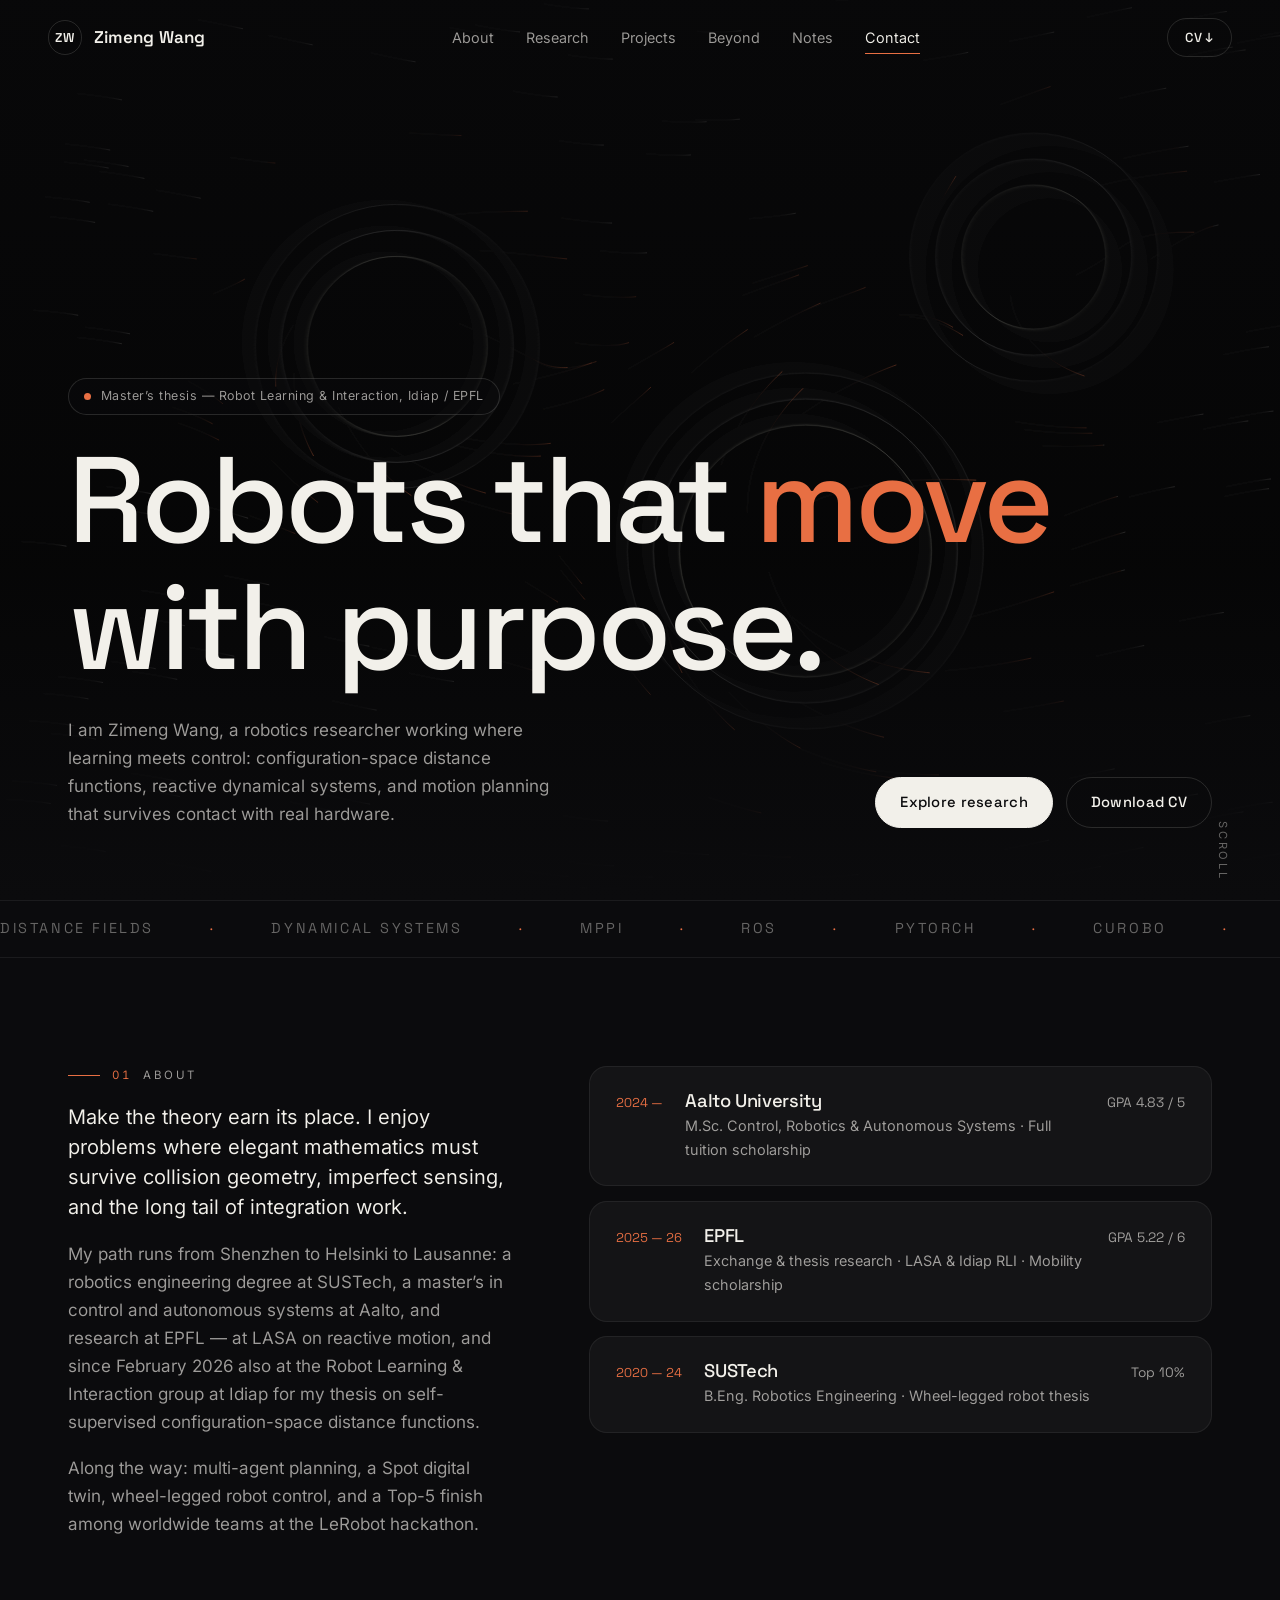
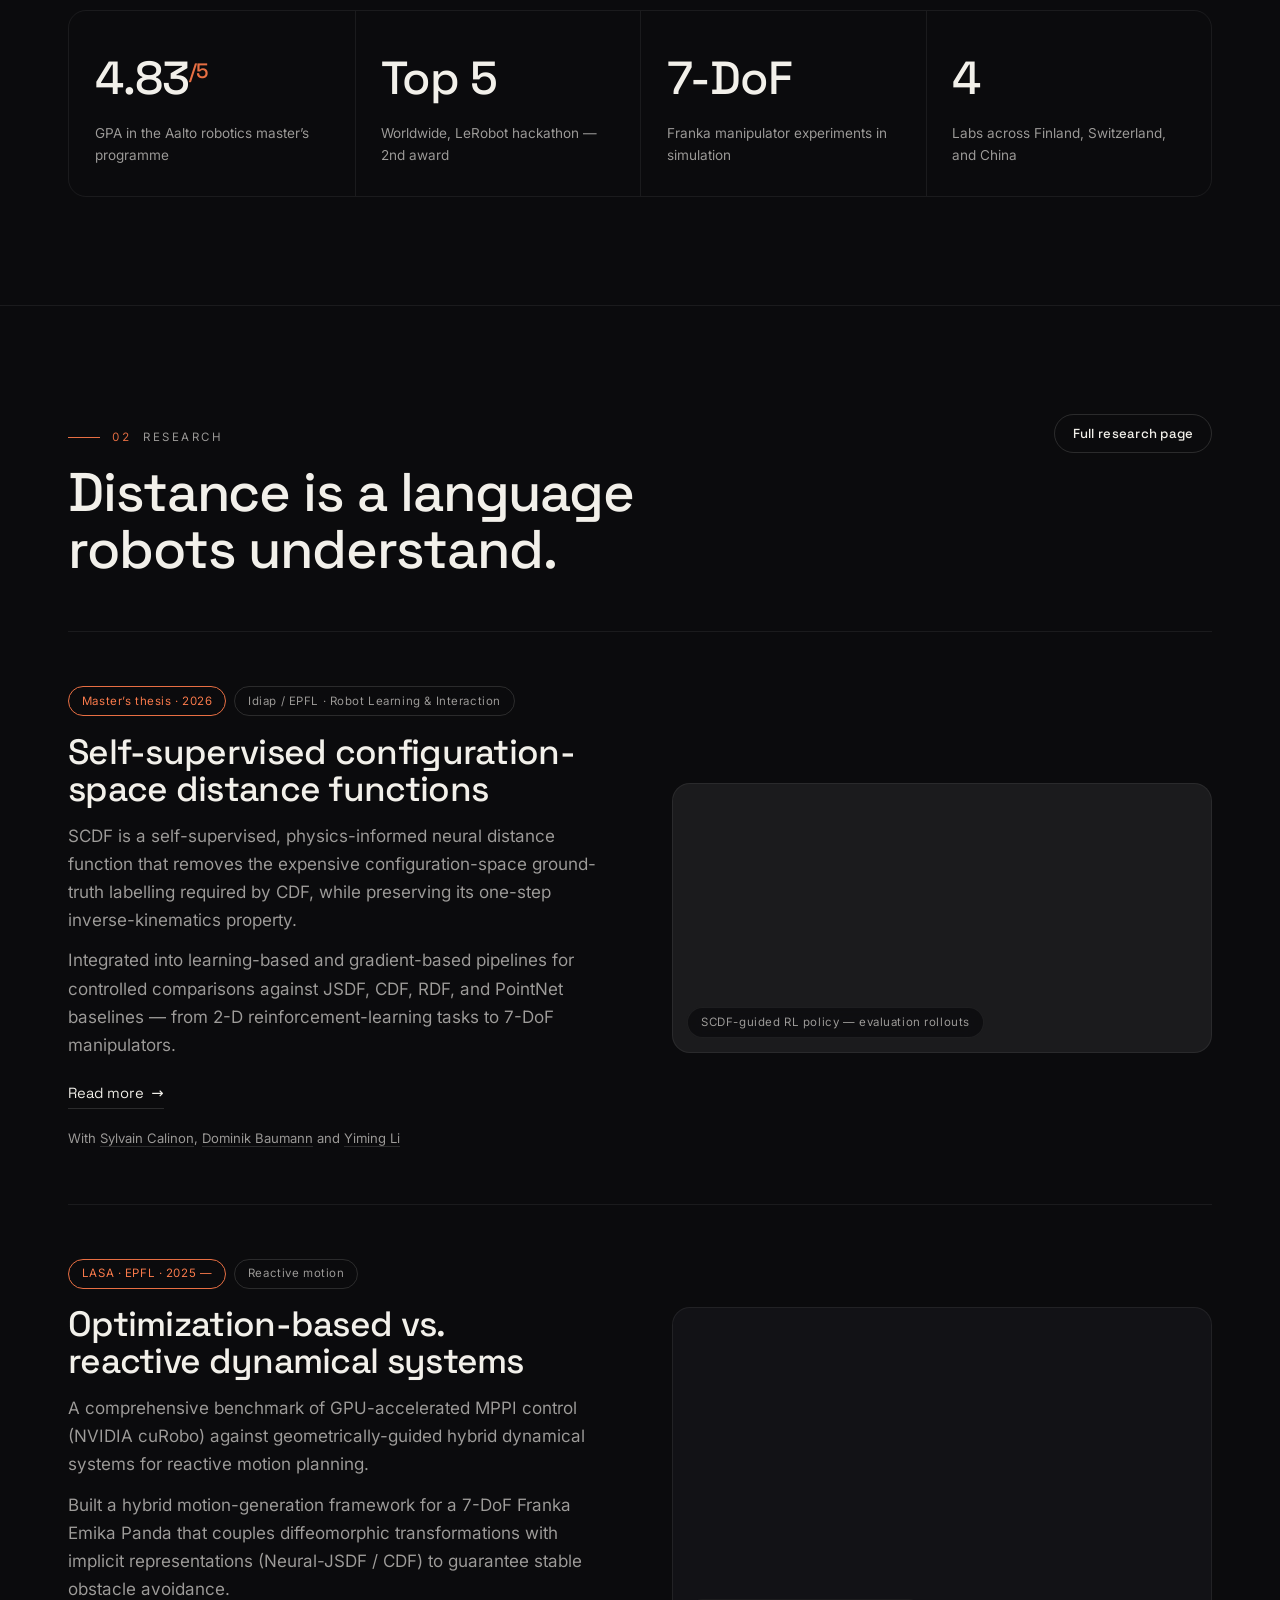
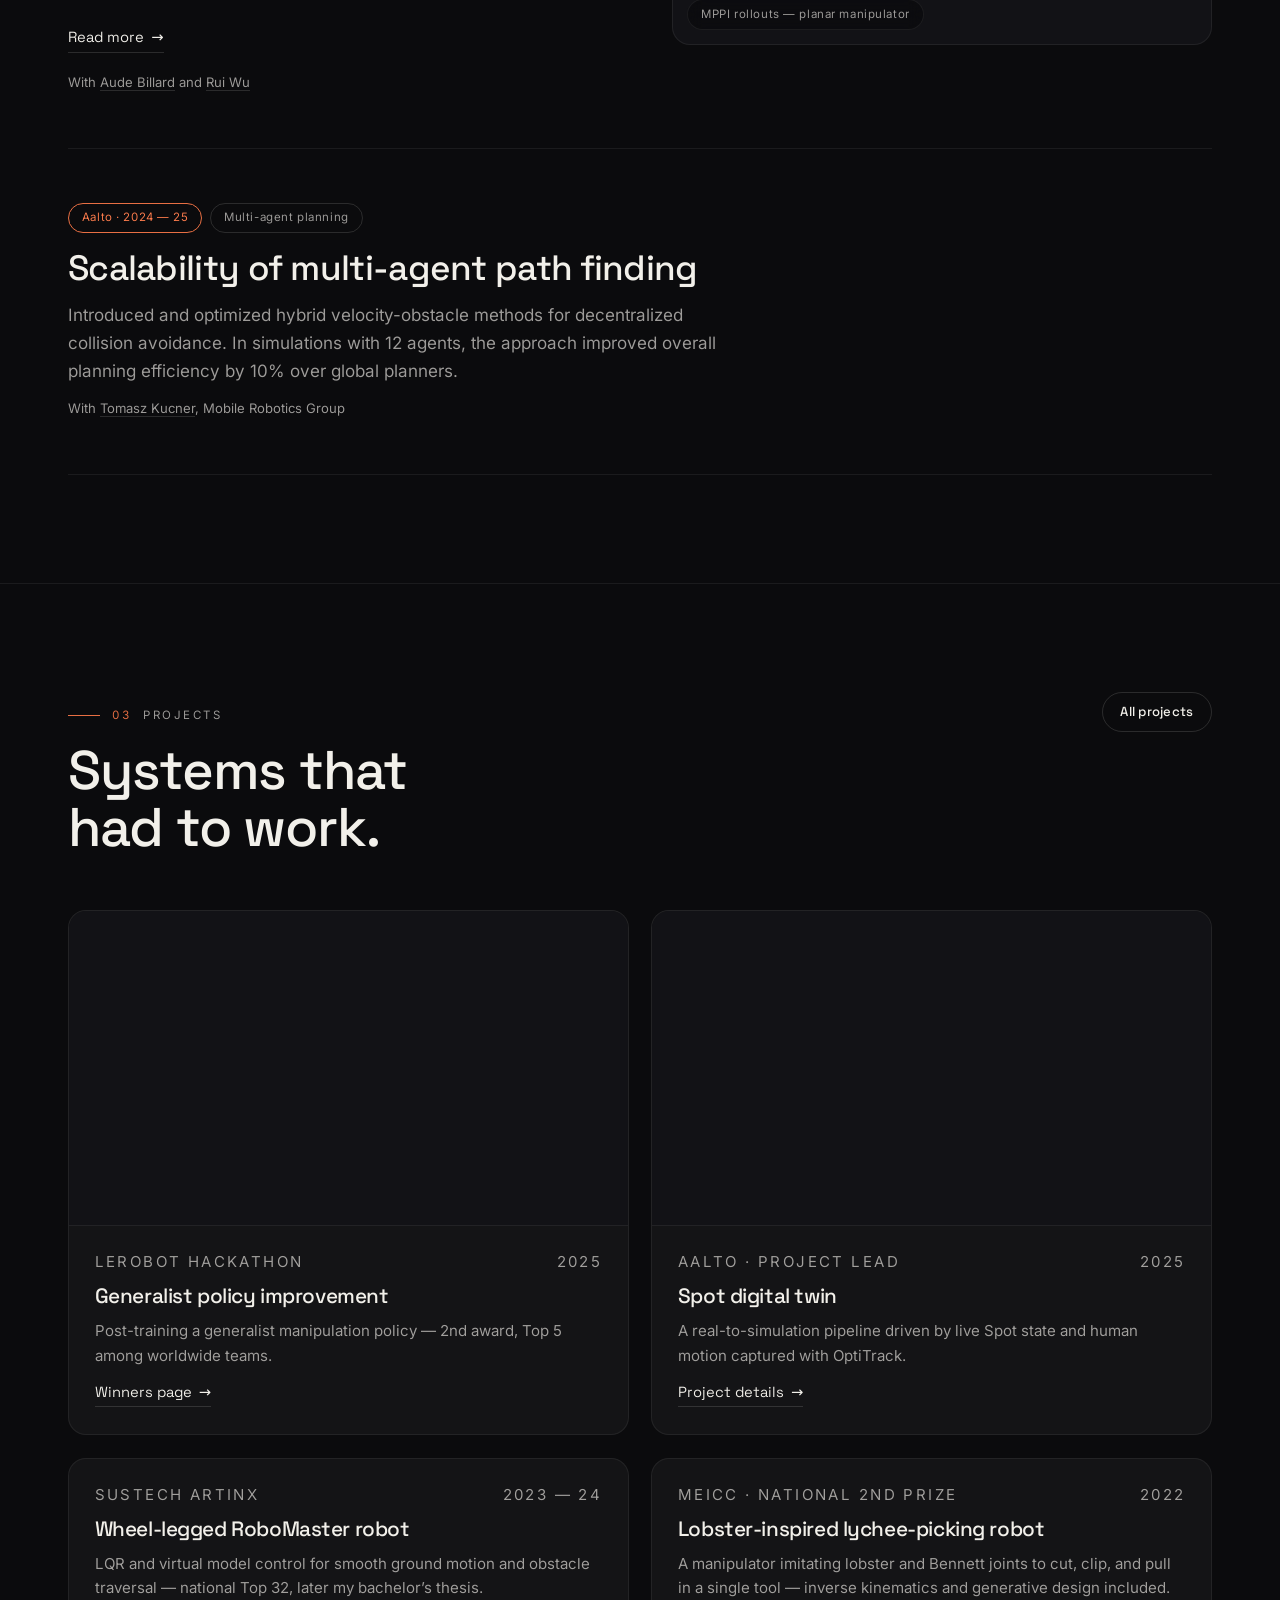
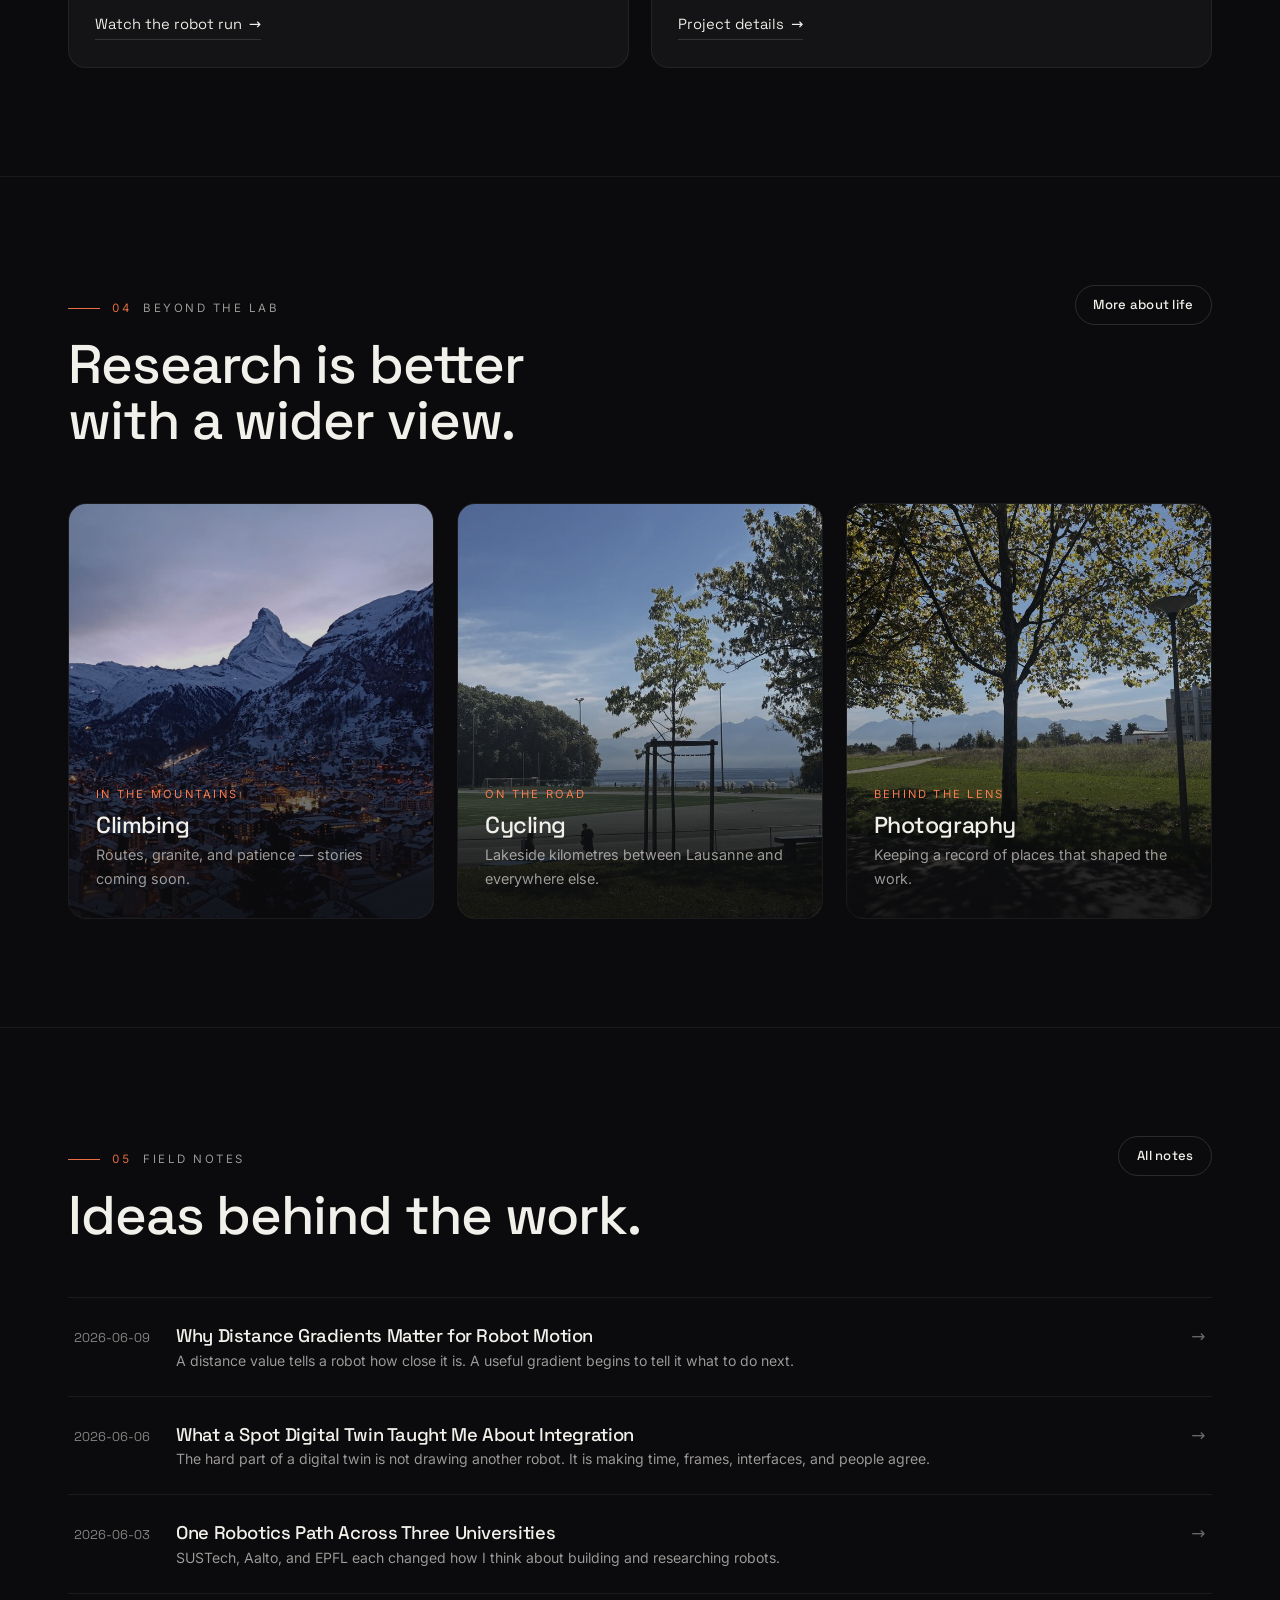
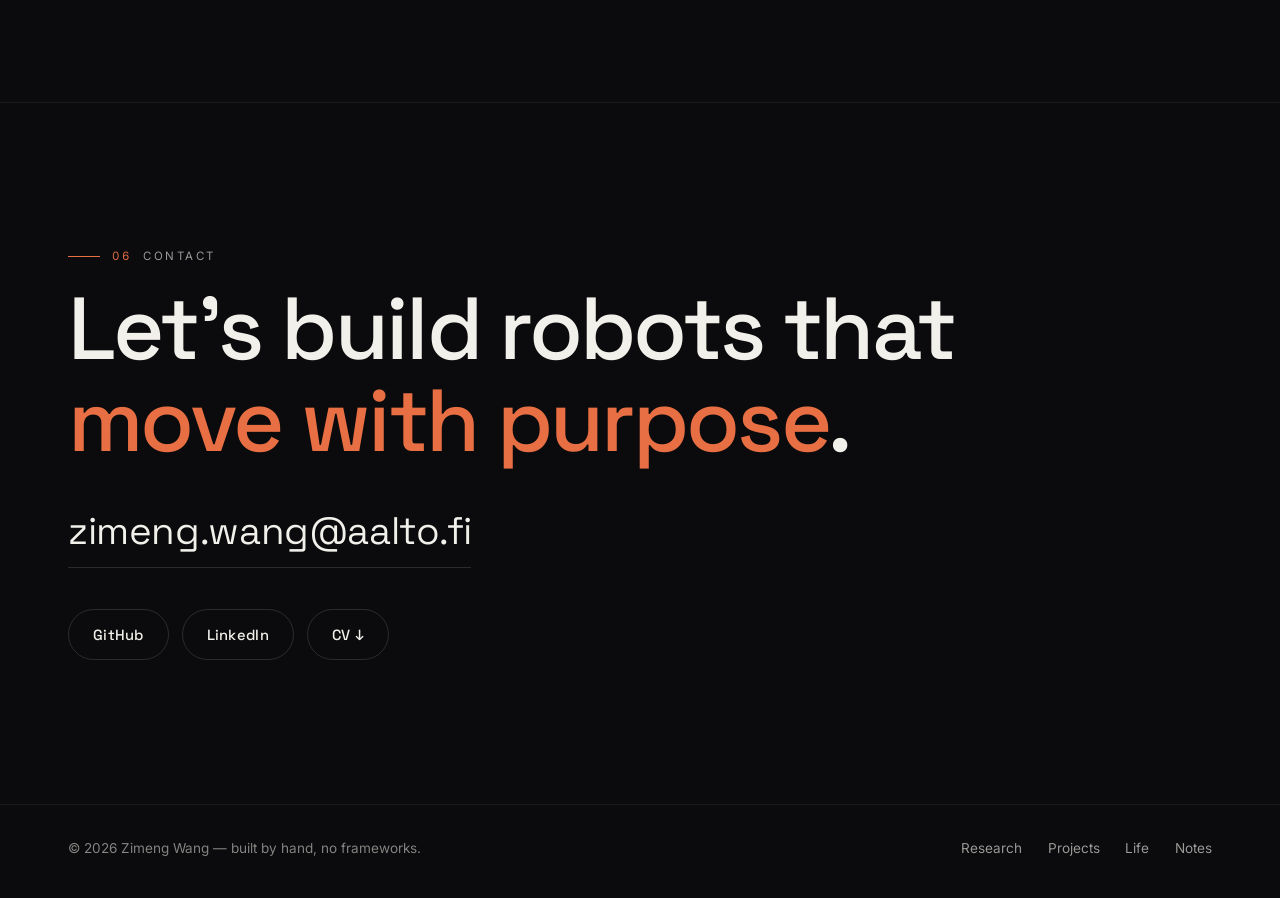
==== commit 5a7e2ae5: "Apply review fixes across content, accessibility, and robustness Content accuracy: LeRobot hackathon" ====
--- a/index.html
+++ b/index.html
@@ -7,15 +7,17 @@
     <meta property="og:title" content="Zimeng Wang — Robotics · Control · Learning">
     <meta property="og:description" content="Robots that move with purpose. Research on distance functions, reactive motion, and robot learning.">
     <meta property="og:type" content="website">
-    <meta property="og:image" content="assets/img/zimeng-wang.jpg">
+    <meta property="og:url" content="https://pest1cide.github.io/">
+    <meta property="og:image" content="https://pest1cide.github.io/assets/img/zimeng-wang.jpg">
     <meta name="theme-color" content="#0b0b0d">
+    <link rel="icon" type="image/svg+xml" href="assets/img/favicon.svg">
     <title>Zimeng Wang | Robotics Researcher &amp; Engineer</title>
     <link rel="preload" href="assets/fonts/SpaceGrotesk-var.woff2" as="font" type="font/woff2" crossorigin>
     <link rel="preload" href="assets/fonts/Inter-var.woff2" as="font" type="font/woff2" crossorigin>
     <link rel="stylesheet" href="assets/css/studio.css">
     <script defer src="assets/js/studio.js"></script>
   </head>
-  <body data-page="home" class="is-loading">
+  <body data-page="home">
     <a class="skip-link" href="#main">Skip to content</a>
 
     <div class="loader" aria-hidden="true">
@@ -96,6 +98,7 @@
       <!-- About -->
       <section class="section" id="about">
         <div class="shell">
+          <h2 class="visually-hidden">About</h2>
           <div class="about-grid">
             <div class="about-copy" data-reveal>
               <p class="eyebrow"><span class="eyebrow__idx">01</span> About</p>
@@ -105,9 +108,10 @@
               </p>
               <p>
                 My path runs from Shenzhen to Helsinki to Lausanne: a robotics engineering degree at
-                SUSTech, a master&rsquo;s in control and autonomous systems at Aalto, and research visits
-                at EPFL — first at LASA on reactive motion, now at the Robot Learning &amp; Interaction
-                group at Idiap for my thesis on self-supervised configuration-space distance functions.
+                SUSTech, a master&rsquo;s in control and autonomous systems at Aalto, and research at
+                EPFL — at LASA on reactive motion, and since February 2026 also at the Robot Learning
+                &amp; Interaction group at Idiap for my thesis on self-supervised configuration-space
+                distance functions.
               </p>
               <p>
                 Along the way: multi-agent planning, a Spot digital twin, wheel-legged robot control,
@@ -127,7 +131,7 @@
                 <span class="edu-card__years">2025 — 26</span>
                 <div>
                   <h3>EPFL</h3>
-                  <p>Exchange &amp; thesis research · LASA, then Idiap RLI · Mobility scholarship</p>
+                  <p>Exchange &amp; thesis research · LASA &amp; Idiap RLI · Mobility scholarship</p>
                 </div>
                 <span class="edu-card__gpa">GPA 5.22 / 6</span>
               </article>
@@ -153,10 +157,10 @@
             </div>
             <div class="stat">
               <strong>7-DoF</strong>
-              <p>Franka manipulator experiments in simulation &amp; hardware</p>
+              <p>Franka manipulator experiments in simulation</p>
             </div>
             <div class="stat">
-              <strong>3</strong>
+              <strong>4</strong>
               <p>Labs across Finland, Switzerland, and China</p>
             </div>
           </div>
@@ -275,7 +279,7 @@
                 <video data-autoplay muted loop playsinline preload="metadata" src="assets/media/gpi_compare.mp4" aria-label="Side-by-side comparison of manipulation policies in simulation"></video>
               </div>
               <div class="project-card__body">
-                <p class="project-card__meta"><span>LeRobot Hackathon</span><span>2026</span></p>
+                <p class="project-card__meta"><span>LeRobot Hackathon</span><span>2025</span></p>
                 <h3>Generalist policy improvement</h3>
                 <p>Post-training a generalist manipulation policy — 2nd award, Top 5 among worldwide teams.</p>
                 <a class="text-link" href="https://huggingface.co/spaces/LeRobot-worldwide-hackathon/all-winners" rel="noopener noreferrer">Winners page</a>
@@ -295,9 +299,6 @@
             </article>
 
             <article class="project-card" data-reveal>
-              <div class="project-card__media">
-                <img src="assets/img/legged-robot.jpg" alt="Simulated legged robot walking" loading="lazy">
-              </div>
               <div class="project-card__body">
                 <p class="project-card__meta"><span>SUSTech ARTINX</span><span>2023 — 24</span></p>
                 <h3>Wheel-legged RoboMaster robot</h3>
--- a/assets/css/studio.css
+++ b/assets/css/studio.css
@@ -24,7 +24,8 @@
   --bg-raise: #121216;
   --ink: #f2f0ea;
   --ink-dim: rgba(242, 240, 234, 0.64);
-  --ink-faint: rgba(242, 240, 234, 0.4);
+  --ink-soft: rgba(242, 240, 234, 0.54); /* smallest readable text (AA on --bg) */
+  --ink-faint: rgba(242, 240, 234, 0.4); /* decorative only */
   --hair: rgba(242, 240, 234, 0.14);
   --hair-soft: rgba(242, 240, 234, 0.07);
   --panel: rgba(255, 255, 255, 0.04);
@@ -88,6 +89,8 @@
 .skip-link:focus { top: 1rem; }
 
 /* ---- Loader ----------------------------------------------------------- */
+/* the loader is JS-driven; never show it when JS is unavailable */
+html:not(.js) .loader { display: none; }
 .loader {
   position: fixed;
   inset: 0;
@@ -569,7 +572,7 @@
 .research-entry__supervisors {
   margin-top: 1.2rem;
   font-size: 0.82rem;
-  color: var(--ink-faint);
+  color: var(--ink-soft);
 }
 .research-entry__supervisors a {
   color: var(--ink-dim);
@@ -662,7 +665,7 @@
   font-size: 0.74rem;
   text-transform: uppercase;
   letter-spacing: 0.16em;
-  color: var(--ink-faint);
+  color: var(--ink-soft);
 }
 .project-card h3 { font-size: 1.3rem; }
 .project-card p { font-size: 0.94rem; color: var(--ink-dim); flex: 1; }
@@ -737,7 +740,7 @@
 .note-row time {
   font-family: var(--font-display);
   font-size: 0.8rem;
-  color: var(--ink-faint);
+  color: var(--ink-soft);
   font-variant-numeric: tabular-nums;
   white-space: nowrap;
 }
@@ -745,7 +748,7 @@
 .note-row p { font-size: 0.88rem; color: var(--ink-dim); margin-top: 0.2rem; }
 .note-row__arrow { color: var(--ink-faint); transition: color 0.25s, transform 0.3s var(--ease-out); }
 .note-row:hover .note-row__arrow { color: var(--accent-bright); transform: translateX(4px); }
-.muted { color: var(--ink-faint); }
+.muted { color: var(--ink-soft); }
 
 /* ---- Contact ---------------------------------------------------------------- */
 .contact {
@@ -781,7 +784,7 @@
   border-top: 1px solid var(--hair-soft);
   padding: 2rem 0 2.4rem;
   font-size: 0.85rem;
-  color: var(--ink-faint);
+  color: var(--ink-soft);
 }
 .site-footer .shell {
   display: flex;
@@ -840,15 +843,26 @@
 .prose img { border-radius: 12px; border: 1px solid var(--hair-soft); }
 
 /* ---- Reveal animations ------------------------------------------------------- */
-[data-reveal] {
+/* hidden state only applies once studio.js has stamped html.js,
+   so content stays visible when JavaScript is unavailable */
+html.js [data-reveal] {
   opacity: 0;
   transform: translateY(26px);
   transition: opacity 0.9s var(--ease-out), transform 0.9s var(--ease-out);
   transition-delay: calc(var(--reveal-order, 0) * 90ms);
 }
-[data-reveal].is-revealed {
+html.js [data-reveal].is-revealed {
   opacity: 1;
   transform: none;
+}
+
+.visually-hidden {
+  position: absolute;
+  width: 1px;
+  height: 1px;
+  overflow: hidden;
+  clip: rect(0 0 0 0);
+  white-space: nowrap;
 }
 
 /* test hook: ?flat collapses viewport-height sections for full-page capture */
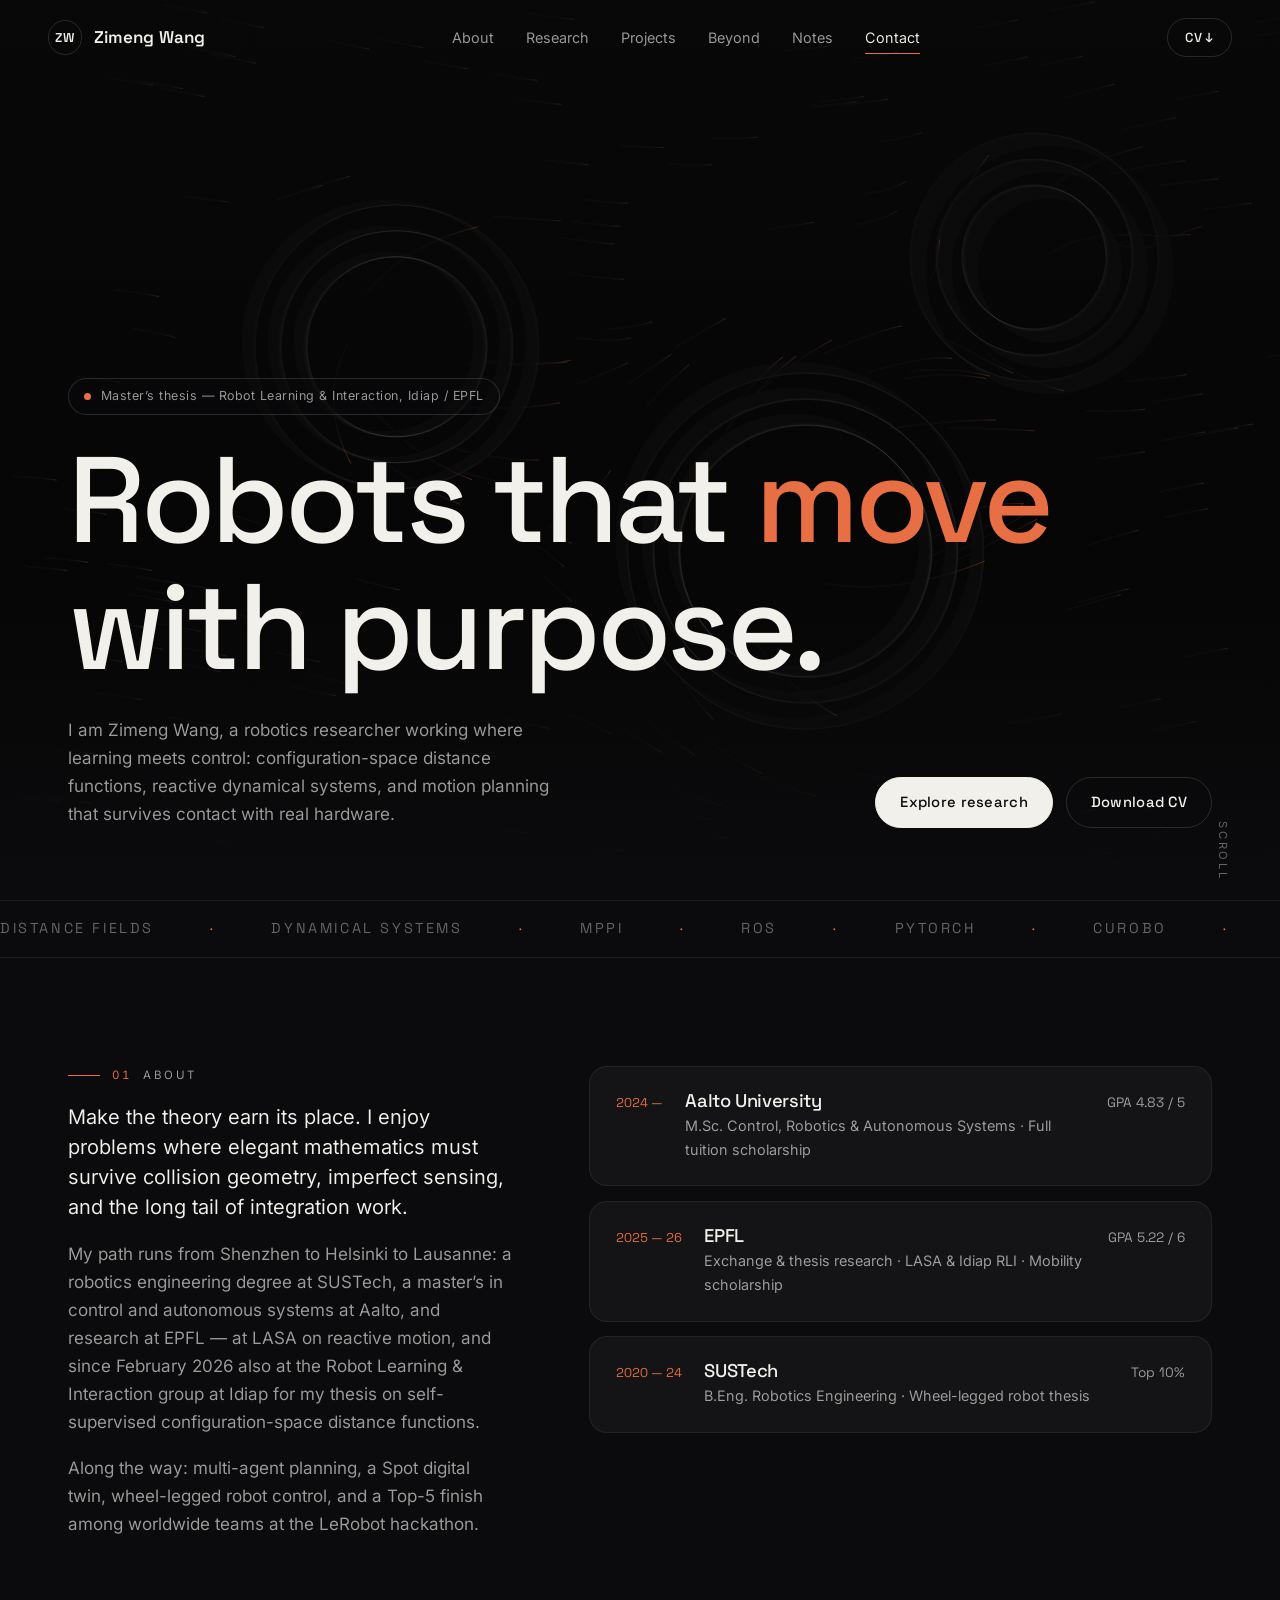
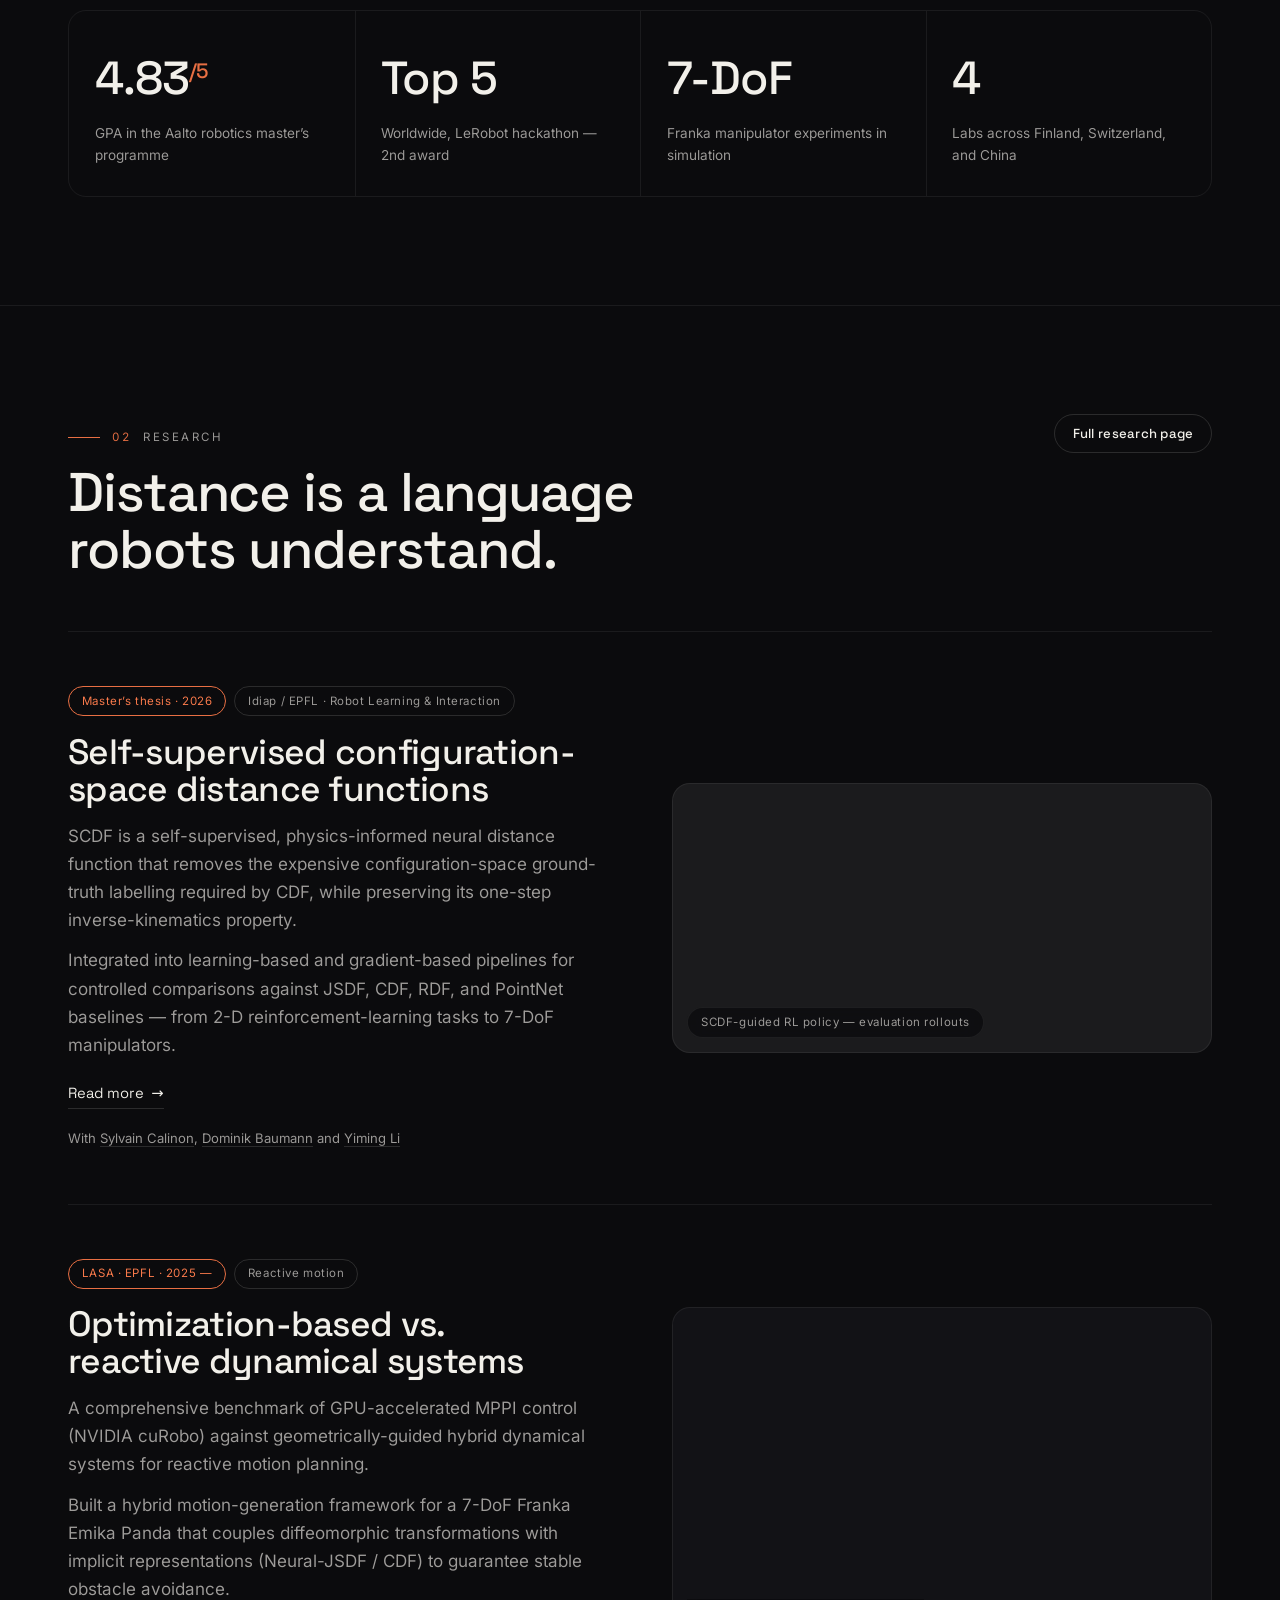
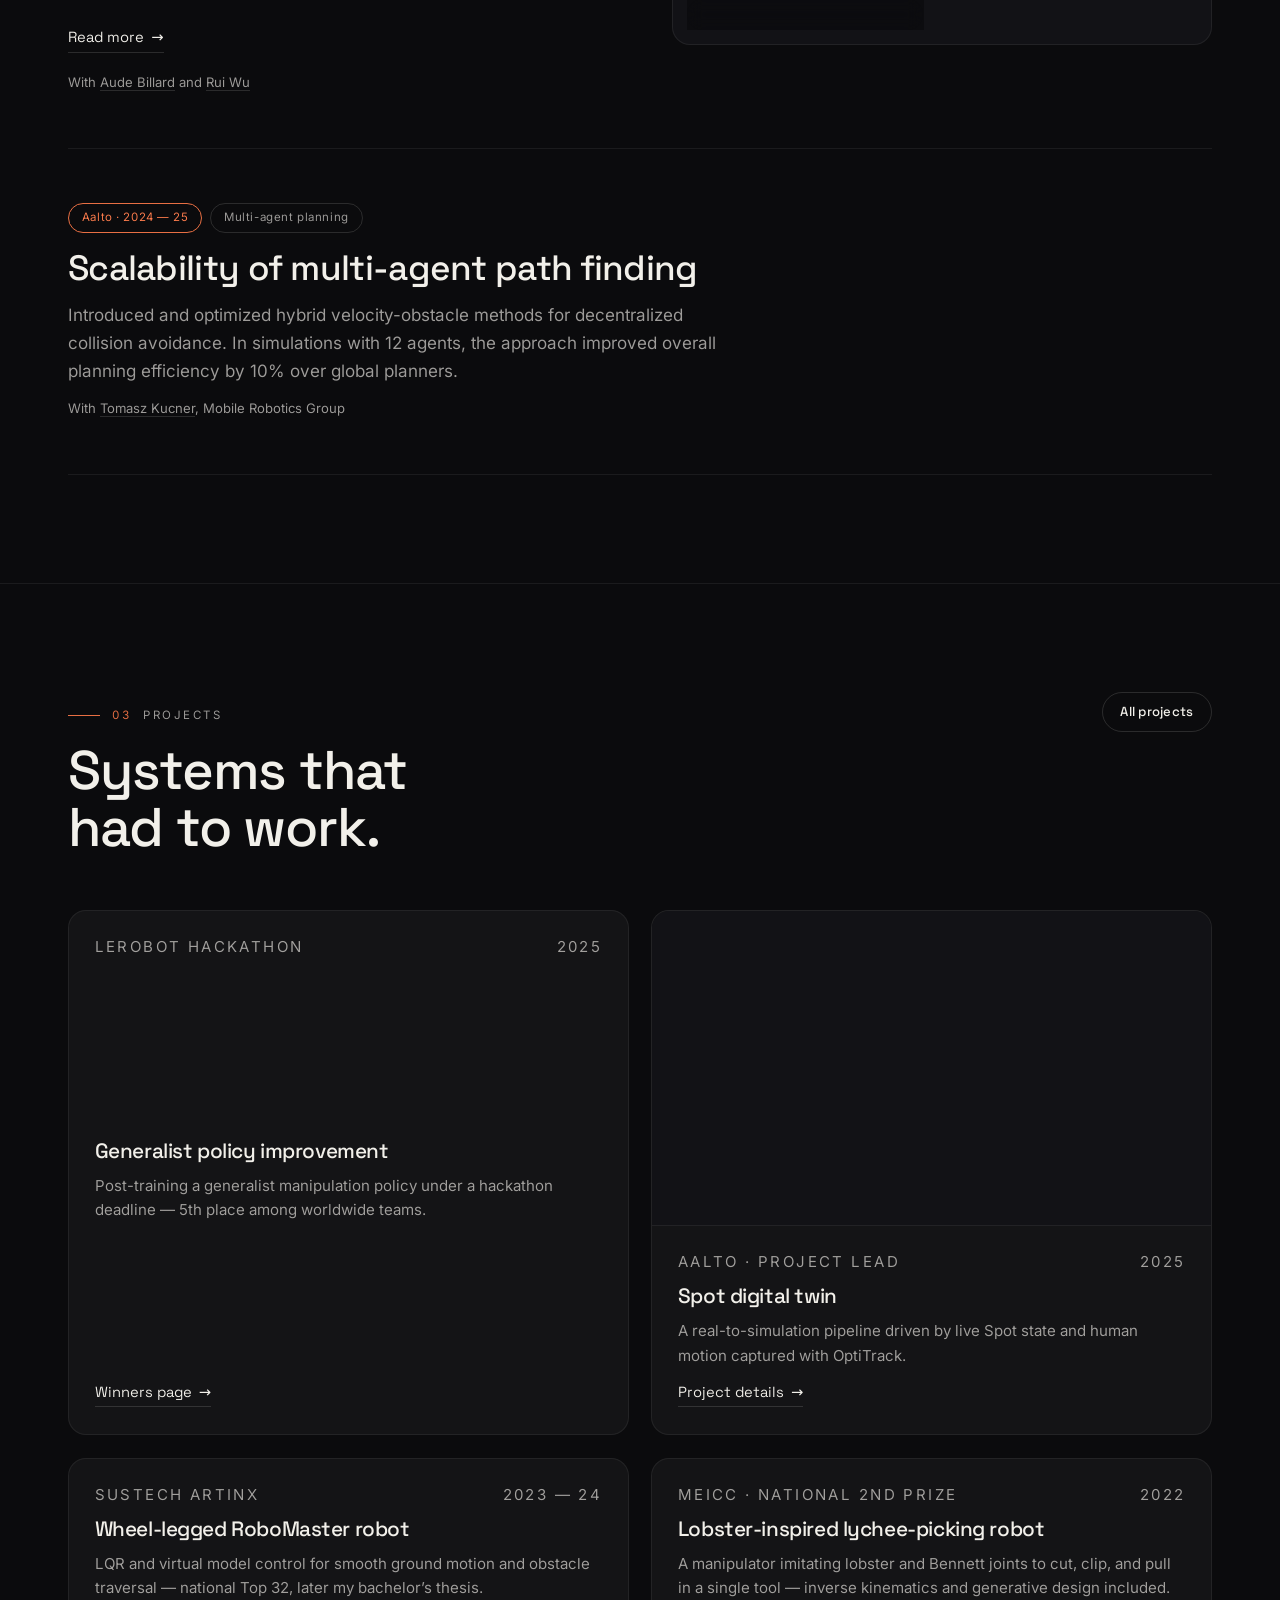
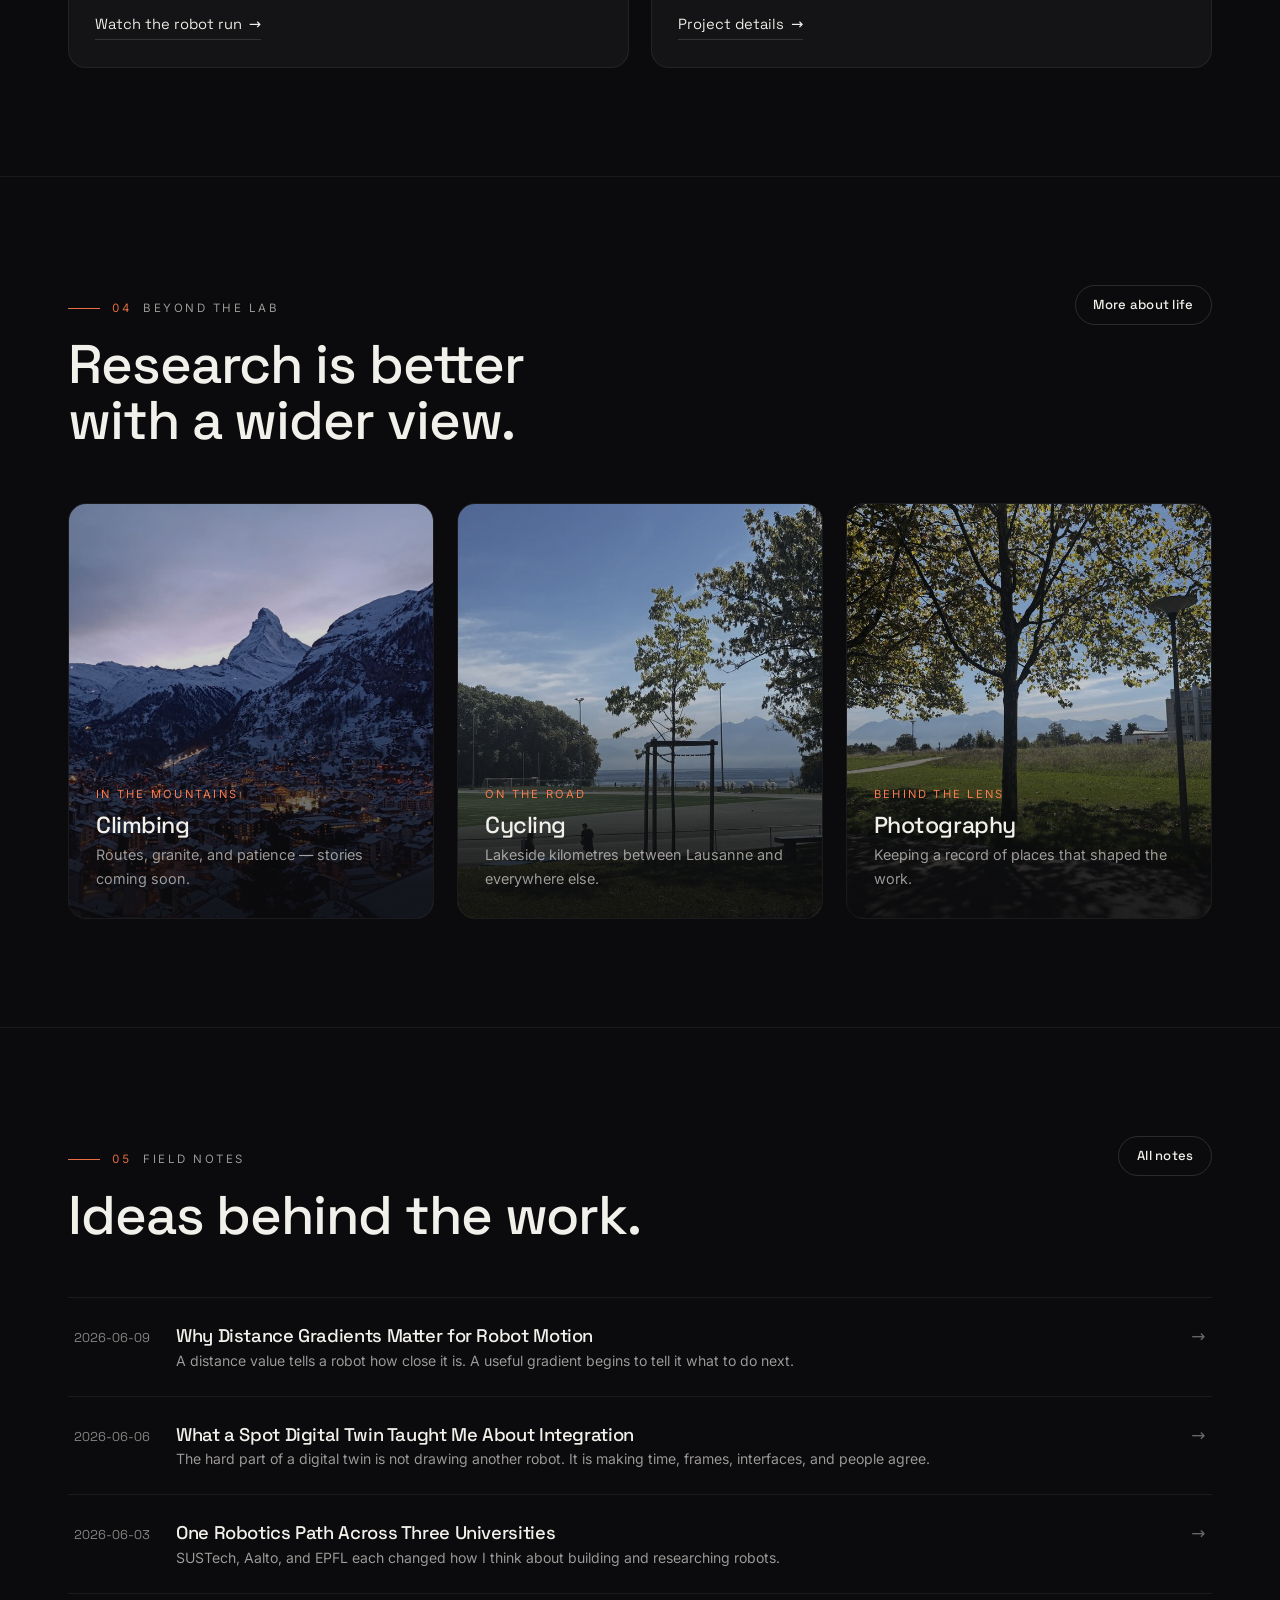
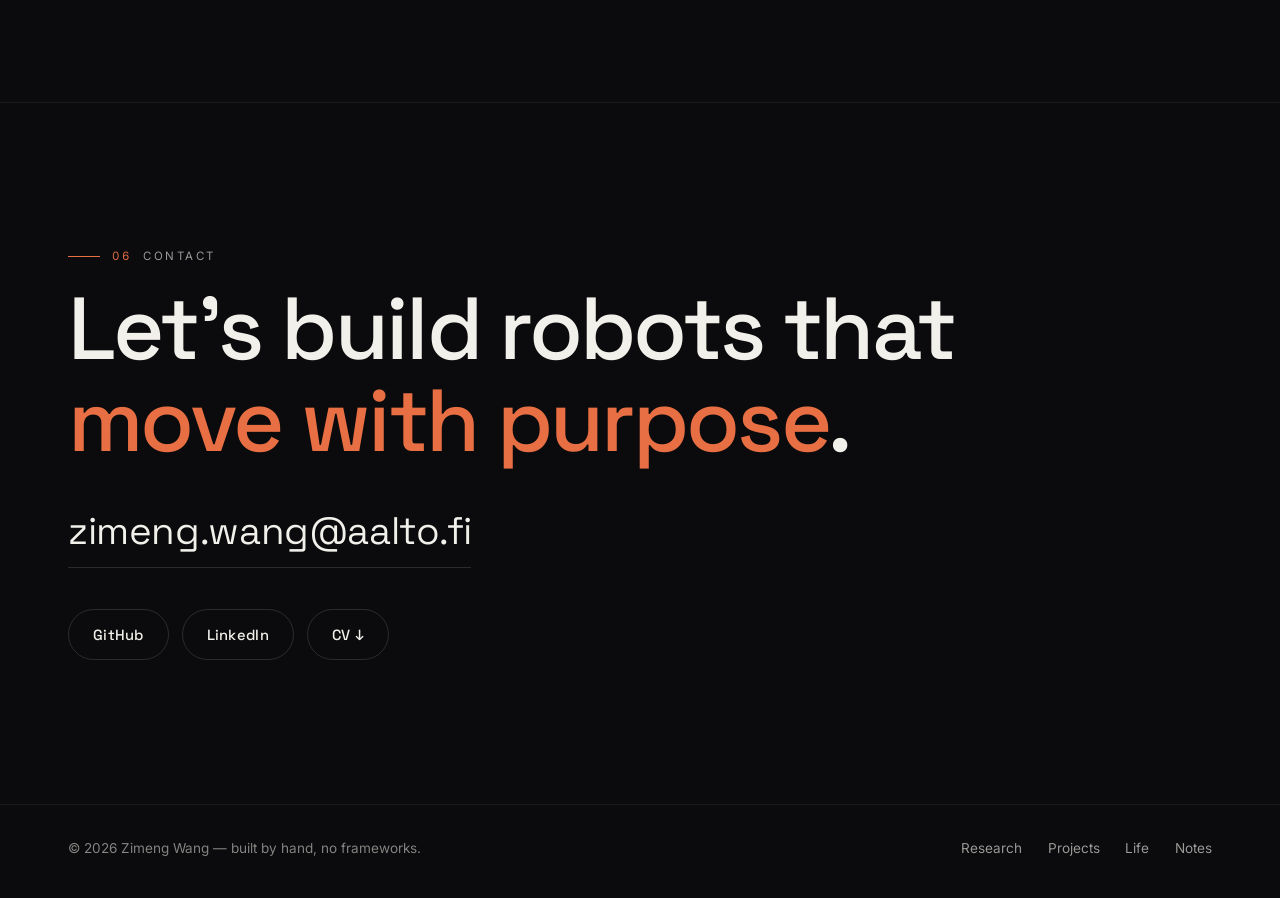
==== commit 1940d83d: "Fix LeRobot hackathon entry: 5th place, remove misattributed video The gpi_compare.mp4 came from a s" ====
--- a/index.html
+++ b/index.html
@@ -275,13 +275,10 @@
 
           <div class="project-grid">
             <article class="project-card" data-reveal>
-              <div class="project-card__media">
-                <video data-autoplay muted loop playsinline preload="metadata" src="assets/media/gpi_compare.mp4" aria-label="Side-by-side comparison of manipulation policies in simulation"></video>
-              </div>
               <div class="project-card__body">
                 <p class="project-card__meta"><span>LeRobot Hackathon</span><span>2025</span></p>
                 <h3>Generalist policy improvement</h3>
-                <p>Post-training a generalist manipulation policy — 2nd award, Top 5 among worldwide teams.</p>
+                <p>Post-training a generalist manipulation policy under a hackathon deadline — 5th place among worldwide teams.</p>
                 <a class="text-link" href="https://huggingface.co/spaces/LeRobot-worldwide-hackathon/all-winners" rel="noopener noreferrer">Winners page</a>
               </div>
             </article>
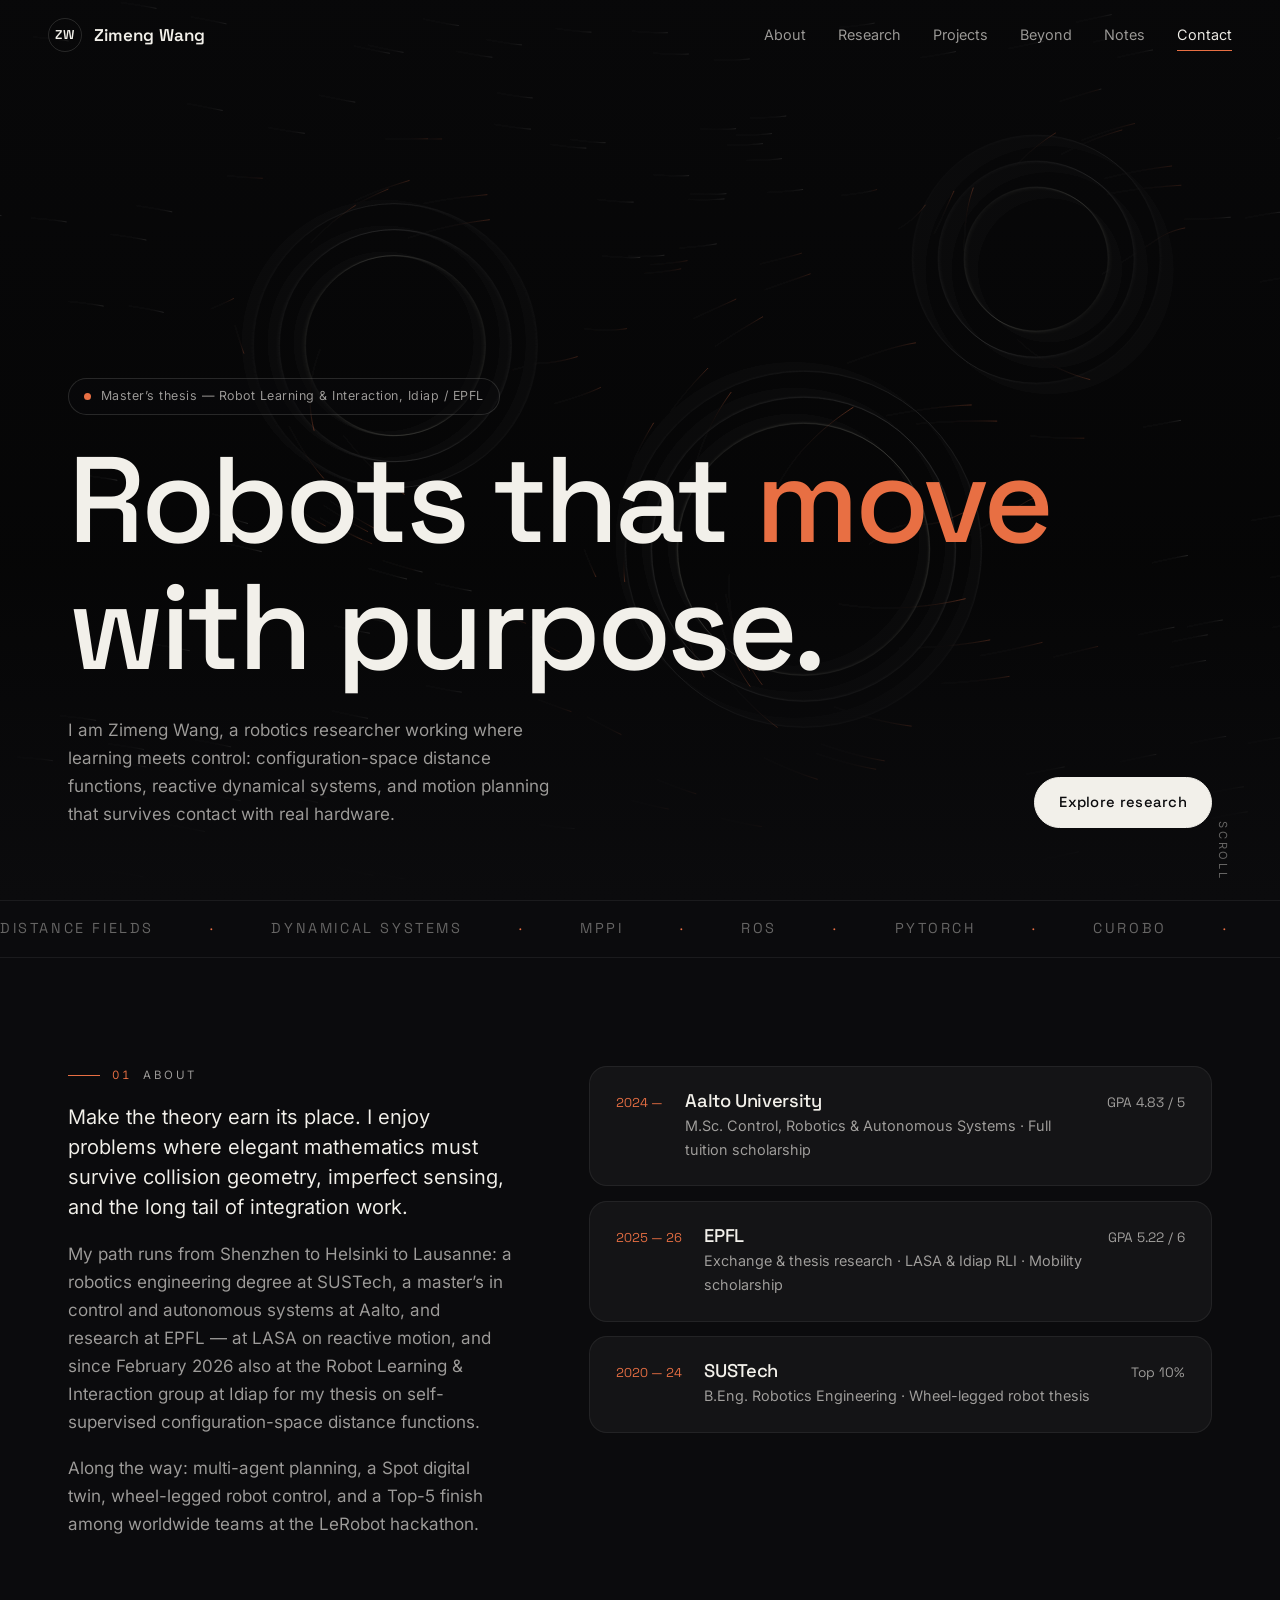
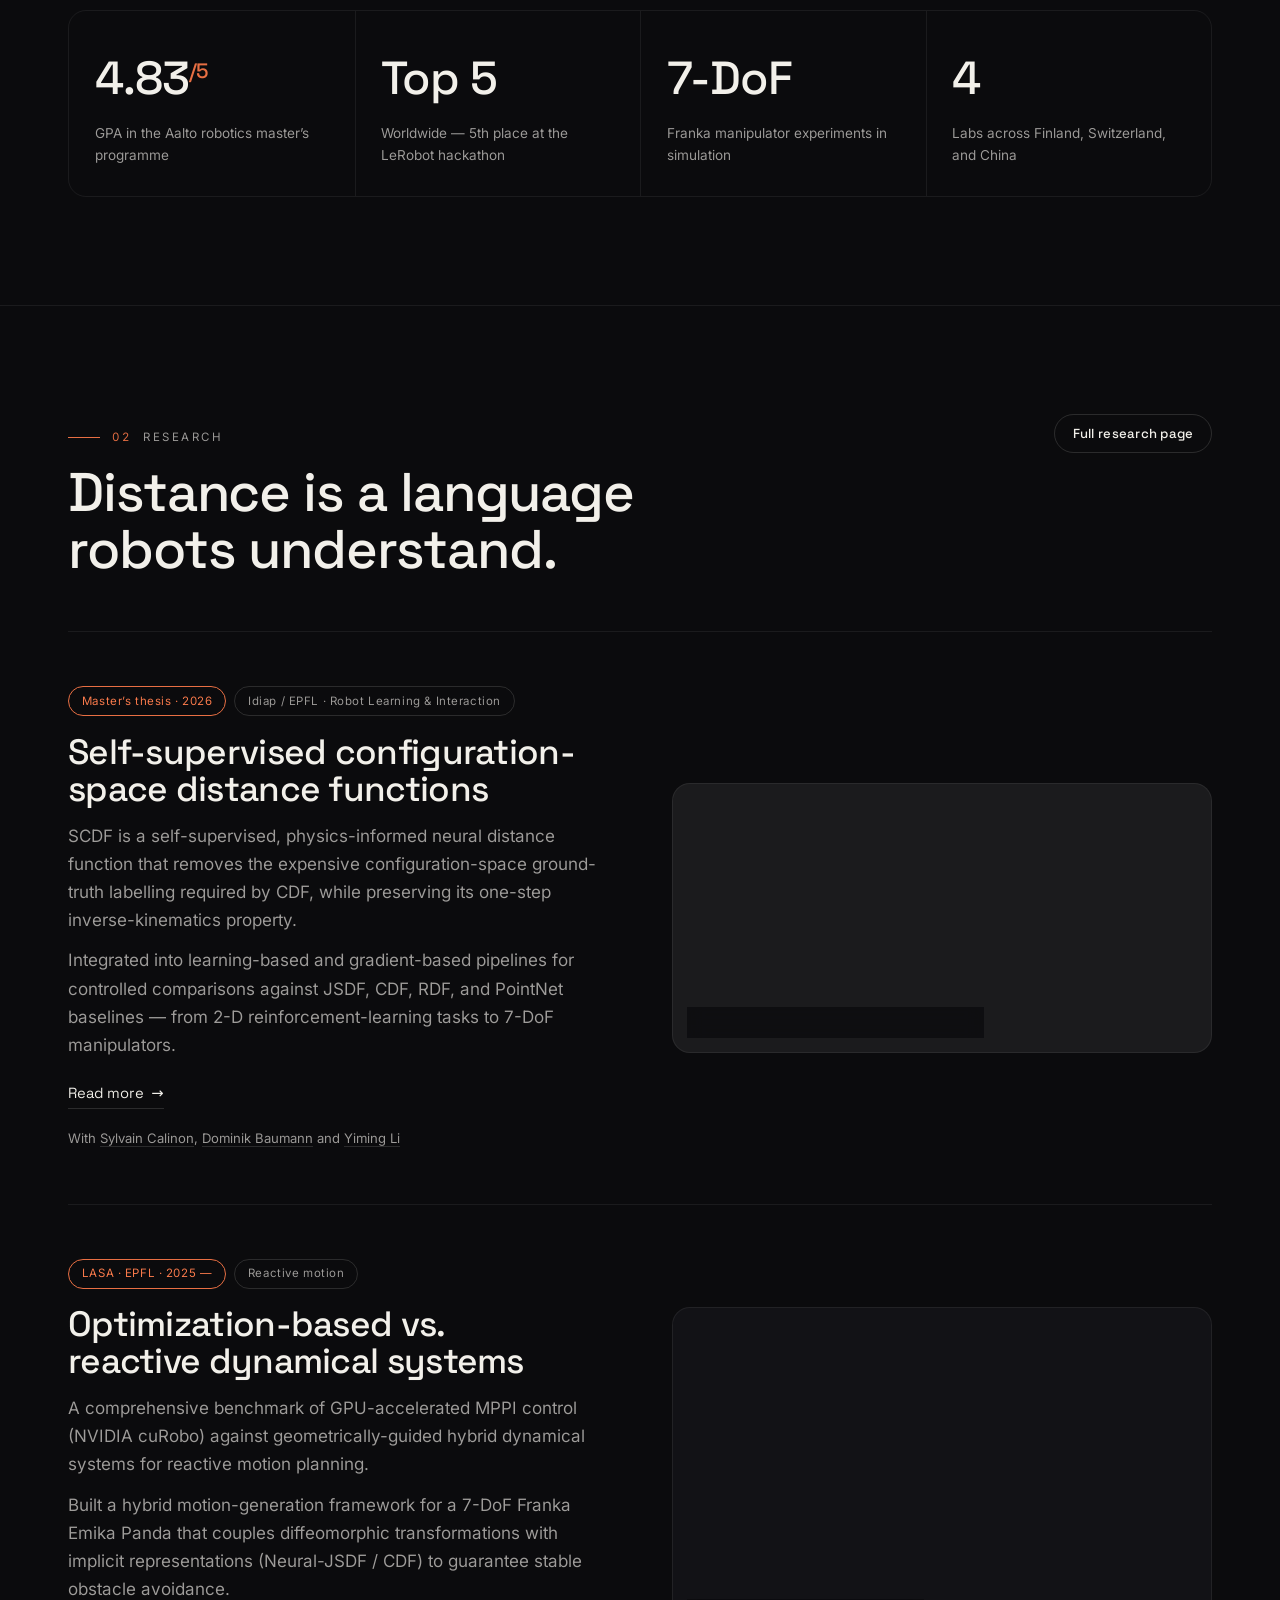
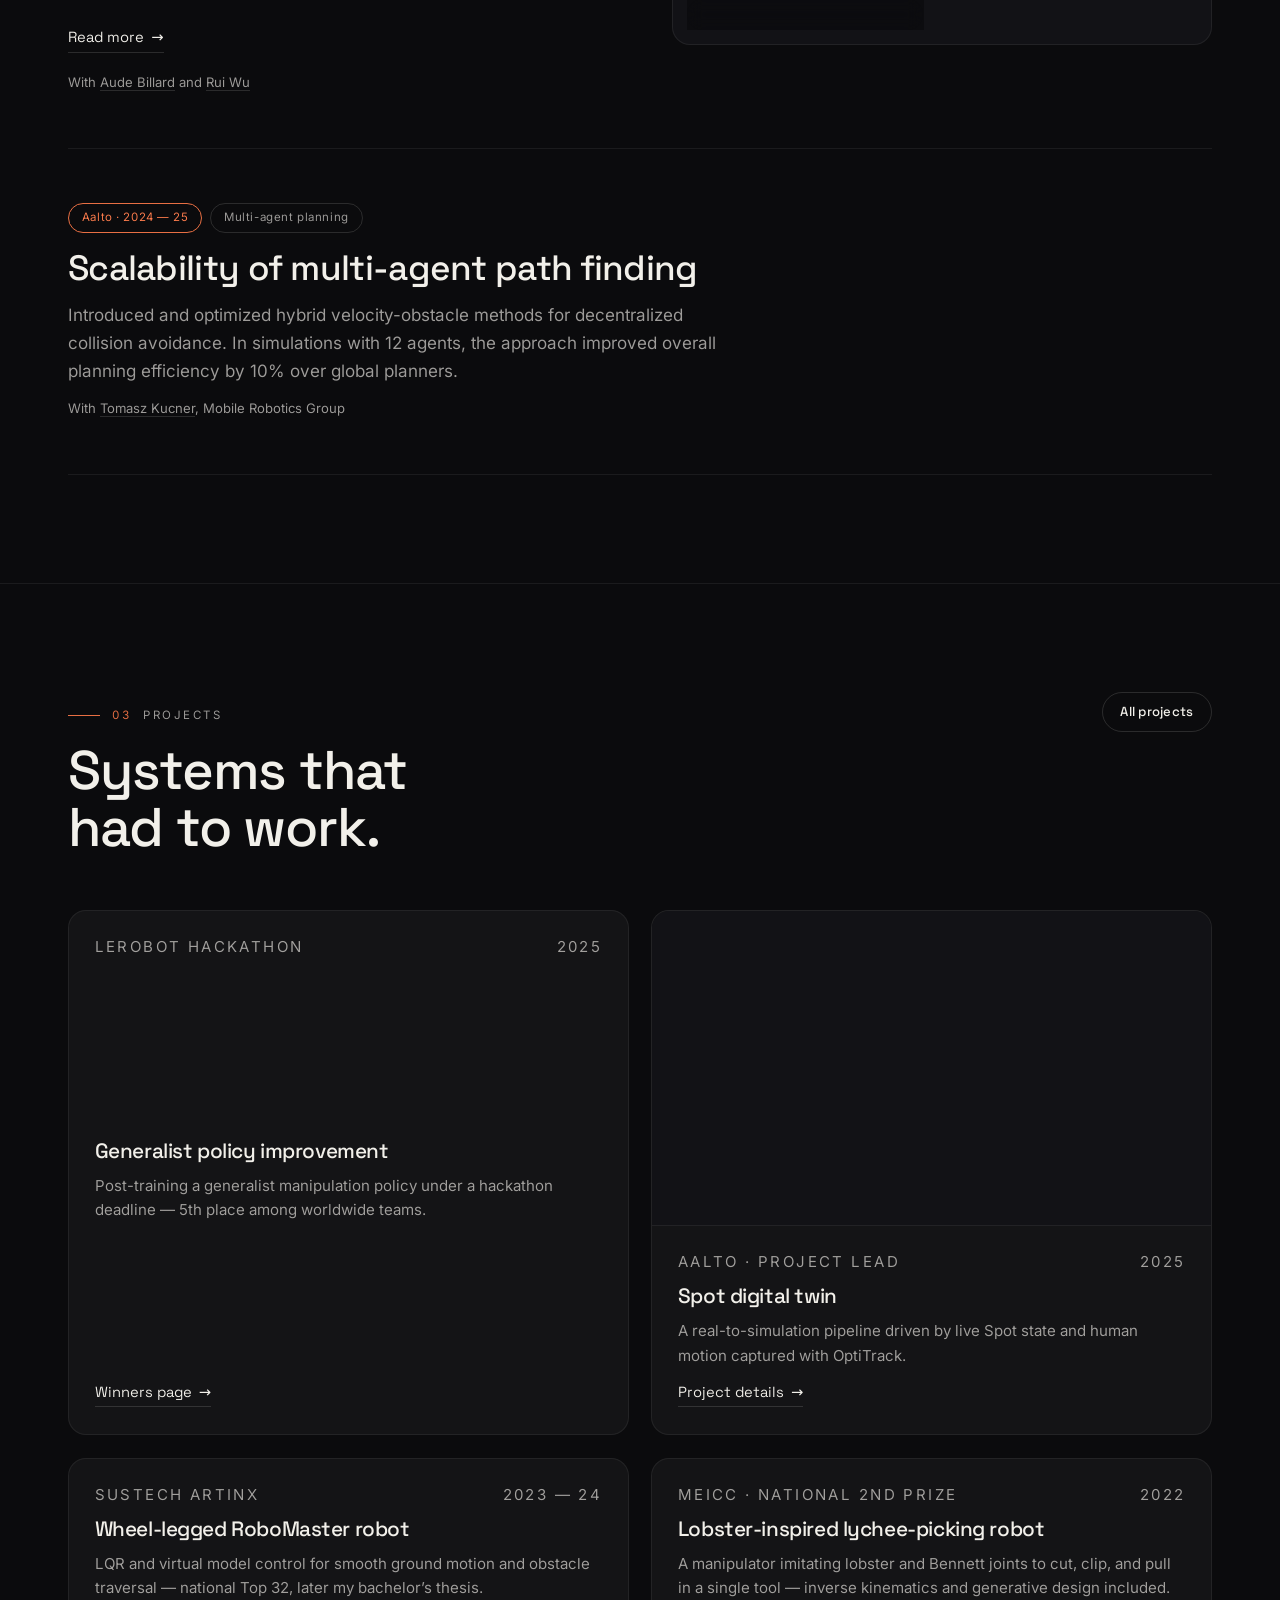
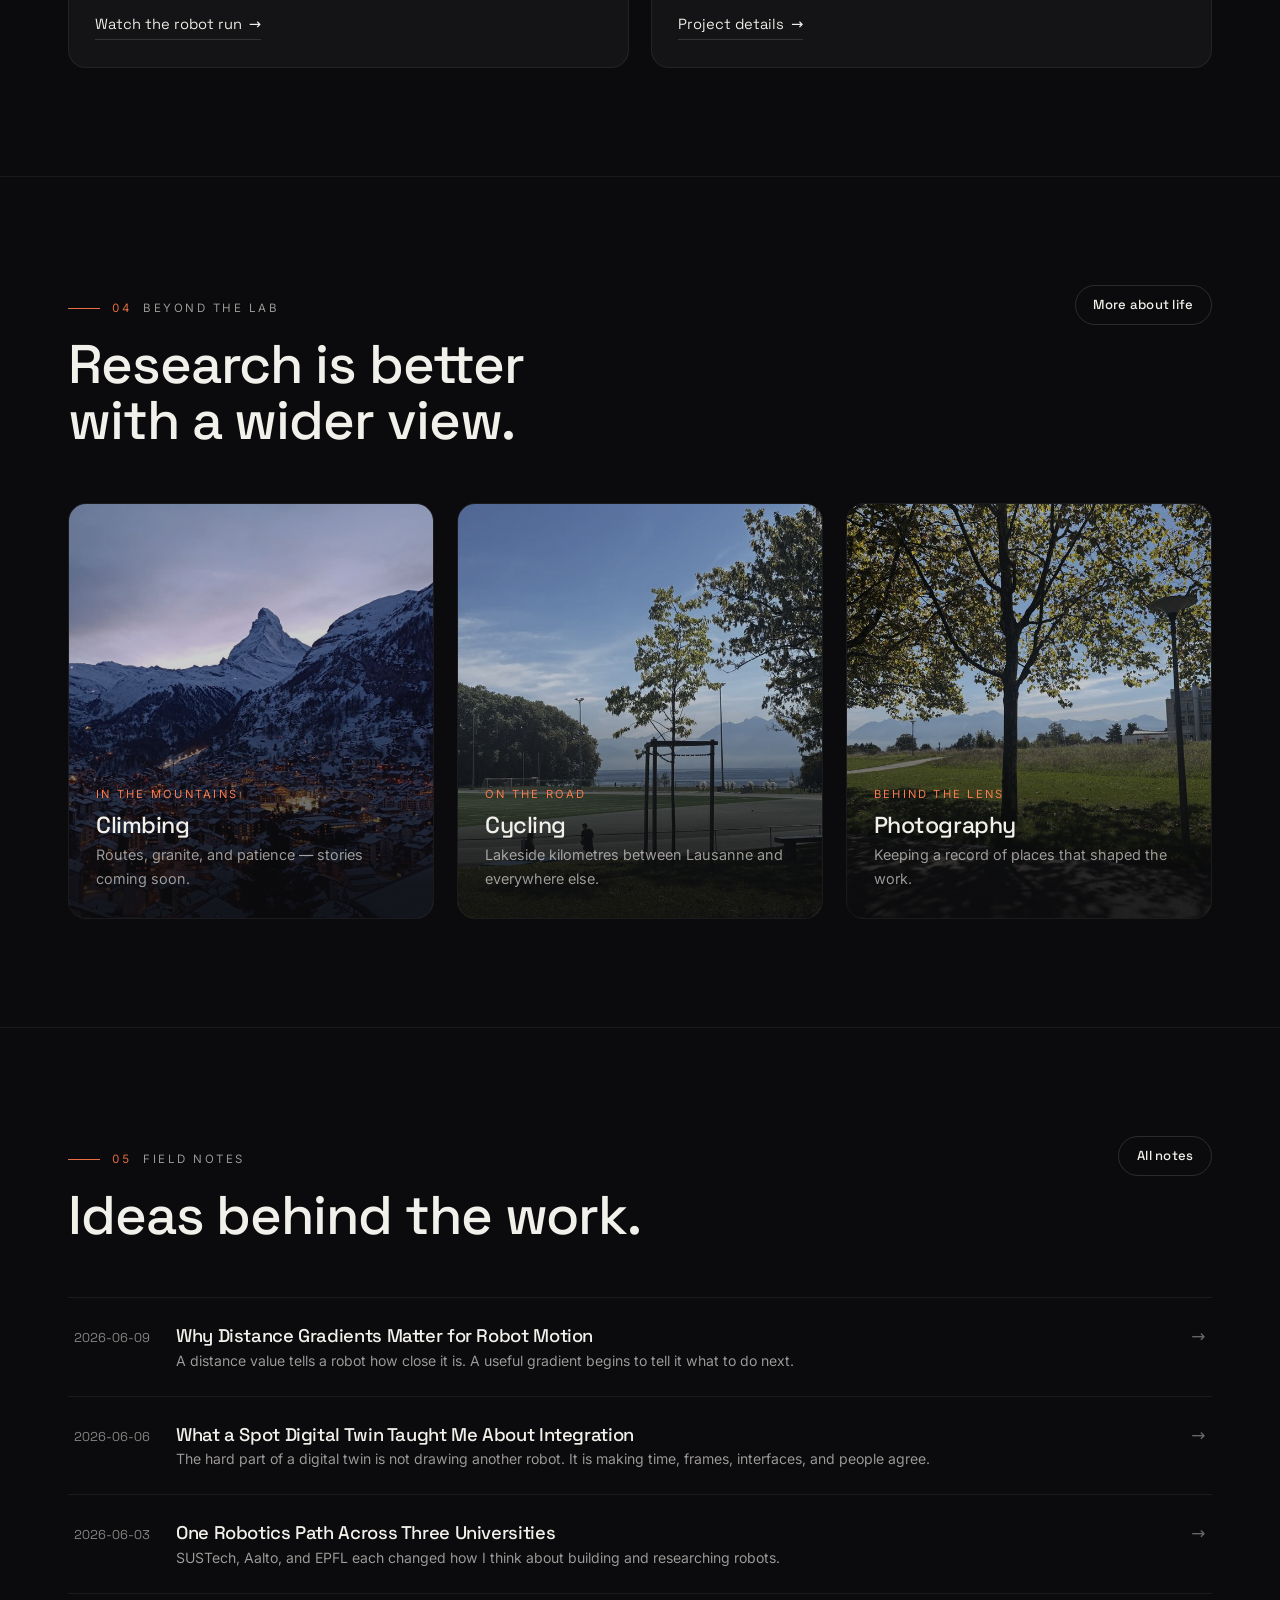
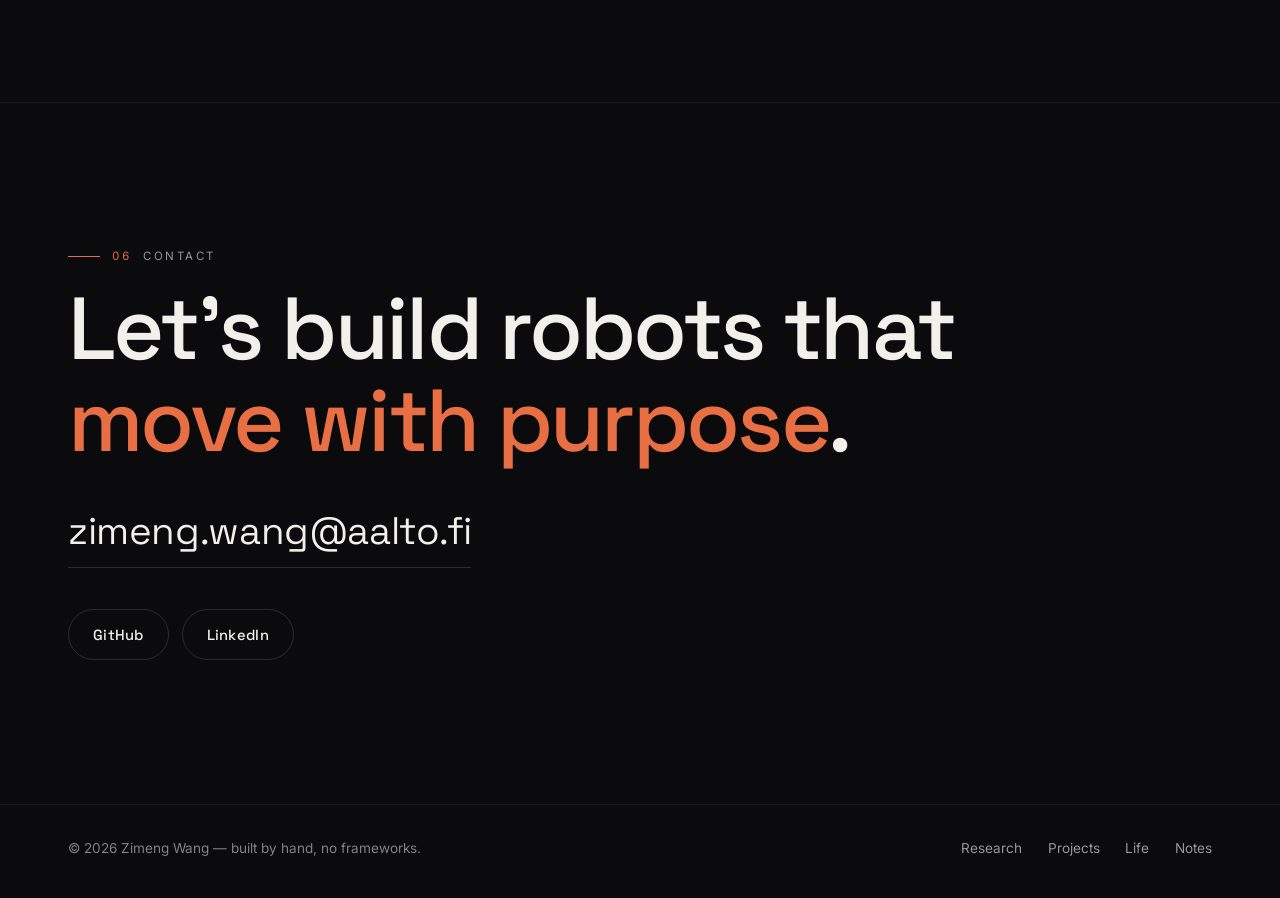
==== commit c31b43bf: "Remove CV PDF and download links; correct LeRobot result to 5th place - Pull files/CV_Zimeng_Wang.pd" ====
--- a/index.html
+++ b/index.html
@@ -45,7 +45,6 @@
         <a href="#notes">Notes</a>
         <a href="#contact">Contact</a>
       </nav>
-      <a class="btn btn--ghost btn--sm header-cta" href="files/CV_Zimeng_Wang.pdf" download>CV ↓</a>
       <button class="nav-toggle" aria-label="Open navigation" aria-expanded="false">
         <span></span><span></span>
       </button>
@@ -58,7 +57,6 @@
       <a href="#beyond">Beyond</a>
       <a href="#notes">Notes</a>
       <a href="#contact">Contact</a>
-      <a href="files/CV_Zimeng_Wang.pdf" download>Download CV</a>
     </div>
 
     <main id="main">
@@ -76,7 +74,6 @@
             </p>
             <div class="hero__actions">
               <a class="btn btn--solid" href="#research">Explore research</a>
-              <a class="btn btn--ghost" href="files/CV_Zimeng_Wang.pdf" download>Download CV</a>
             </div>
           </div>
         </div>
@@ -153,7 +150,7 @@
             </div>
             <div class="stat">
               <strong>Top 5</strong>
-              <p>Worldwide, LeRobot hackathon — 2nd award</p>
+              <p>Worldwide — 5th place at the LeRobot hackathon</p>
             </div>
             <div class="stat">
               <strong>7-DoF</strong>
@@ -380,7 +377,6 @@
           <div class="contact__links">
             <a class="btn btn--ghost" href="https://github.com/Pest1cide" rel="noopener noreferrer">GitHub</a>
             <a class="btn btn--ghost" href="https://fi.linkedin.com/in/zimeng-wang-444815332" rel="noopener noreferrer">LinkedIn</a>
-            <a class="btn btn--ghost" href="files/CV_Zimeng_Wang.pdf" download>CV ↓</a>
           </div>
         </div>
       </section>
--- a/assets/css/studio.css
+++ b/assets/css/studio.css
@@ -798,9 +798,22 @@
 
 /* ---- Article pages (research/projects detail, posts) ------------------------ */
 .page-hero {
+  position: relative;
+  overflow: hidden;
   padding-top: clamp(9rem, 22vh, 13rem);
-  padding-bottom: clamp(2.5rem, 6vh, 4rem);
-}
+  padding-bottom: clamp(3rem, 8vh, 5rem);
+  min-height: min(64vh, 600px);
+}
+/* fade the interactive flow field into the page background, keep text legible */
+.page-hero::after {
+  content: '';
+  position: absolute;
+  inset: 0;
+  z-index: 1;
+  background: linear-gradient(to top, var(--bg) 3%, rgba(11, 11, 13, 0.28) 46%, rgba(11, 11, 13, 0.55) 100%);
+  pointer-events: none;
+}
+.page-hero > .shell { position: relative; z-index: 2; }
 .page-hero h1 {
   font-size: clamp(2.6rem, 7.5vw, 5.5rem);
   letter-spacing: -0.03em;
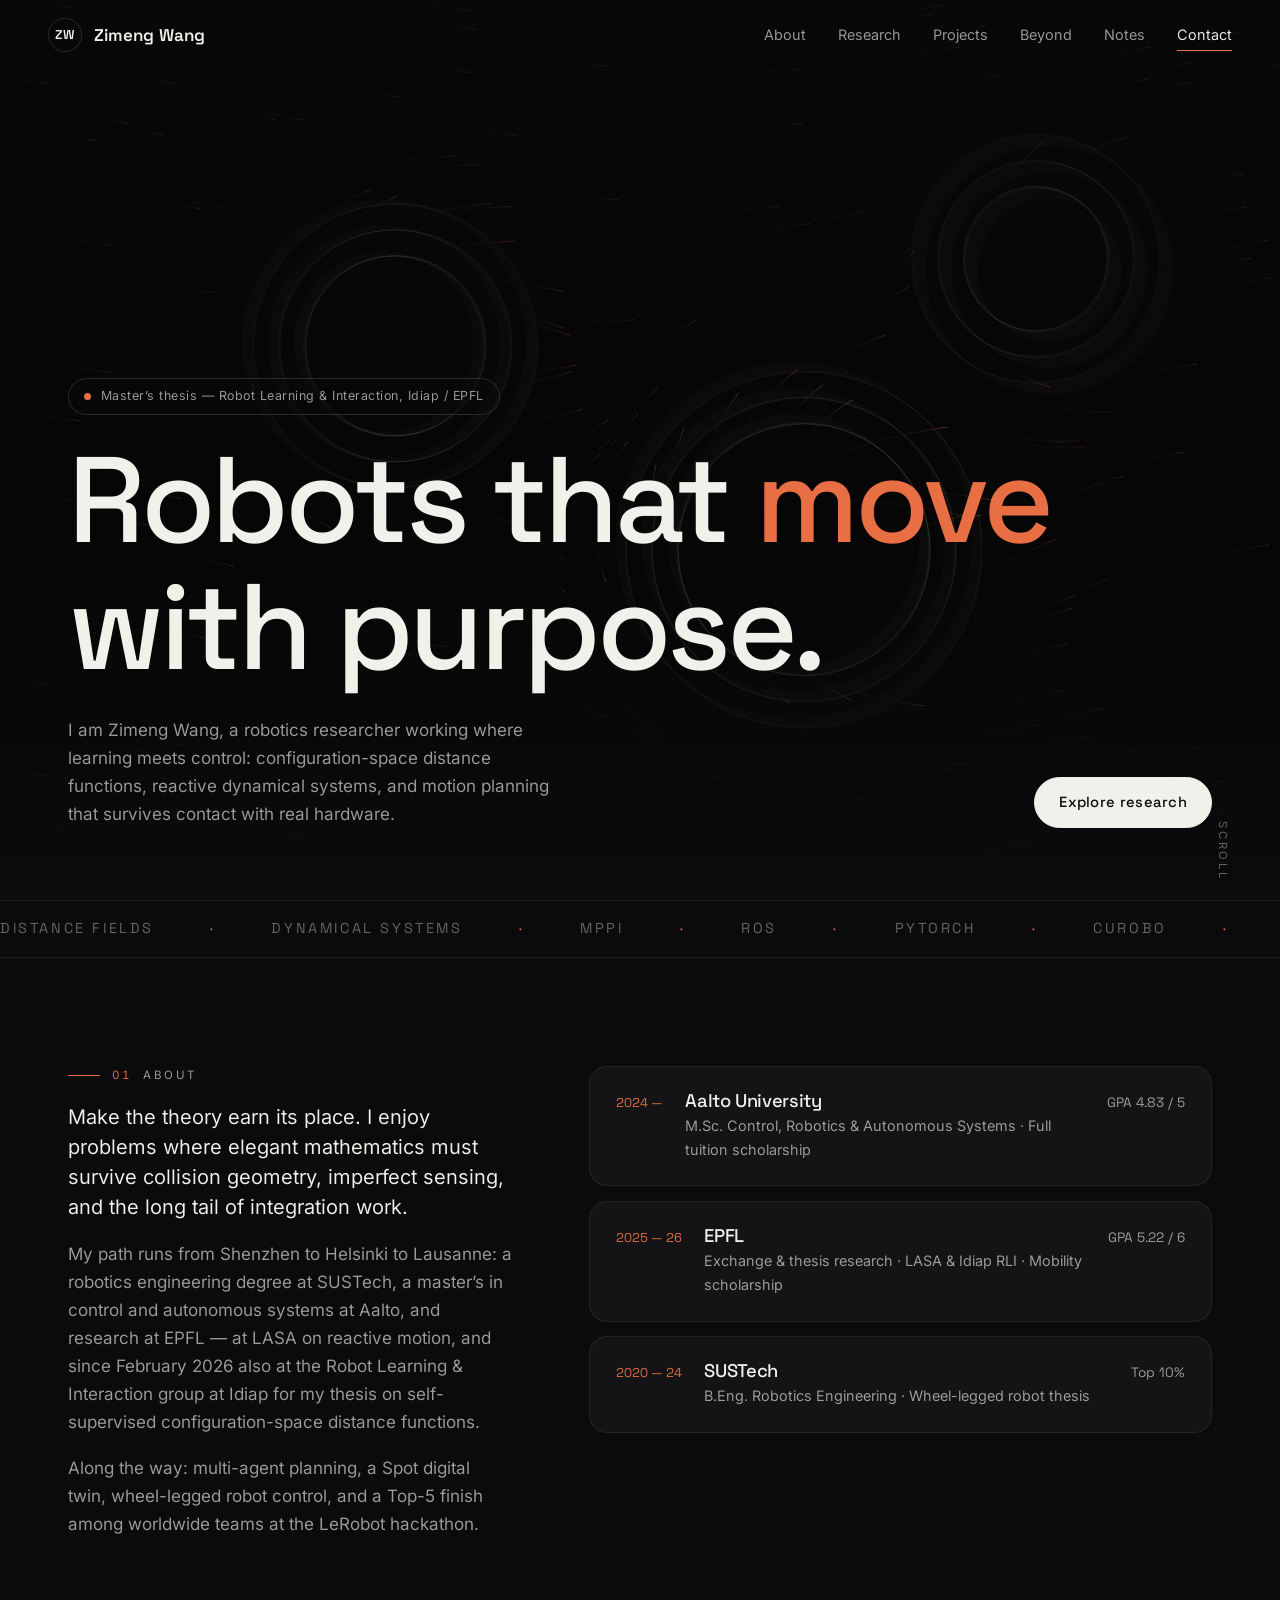
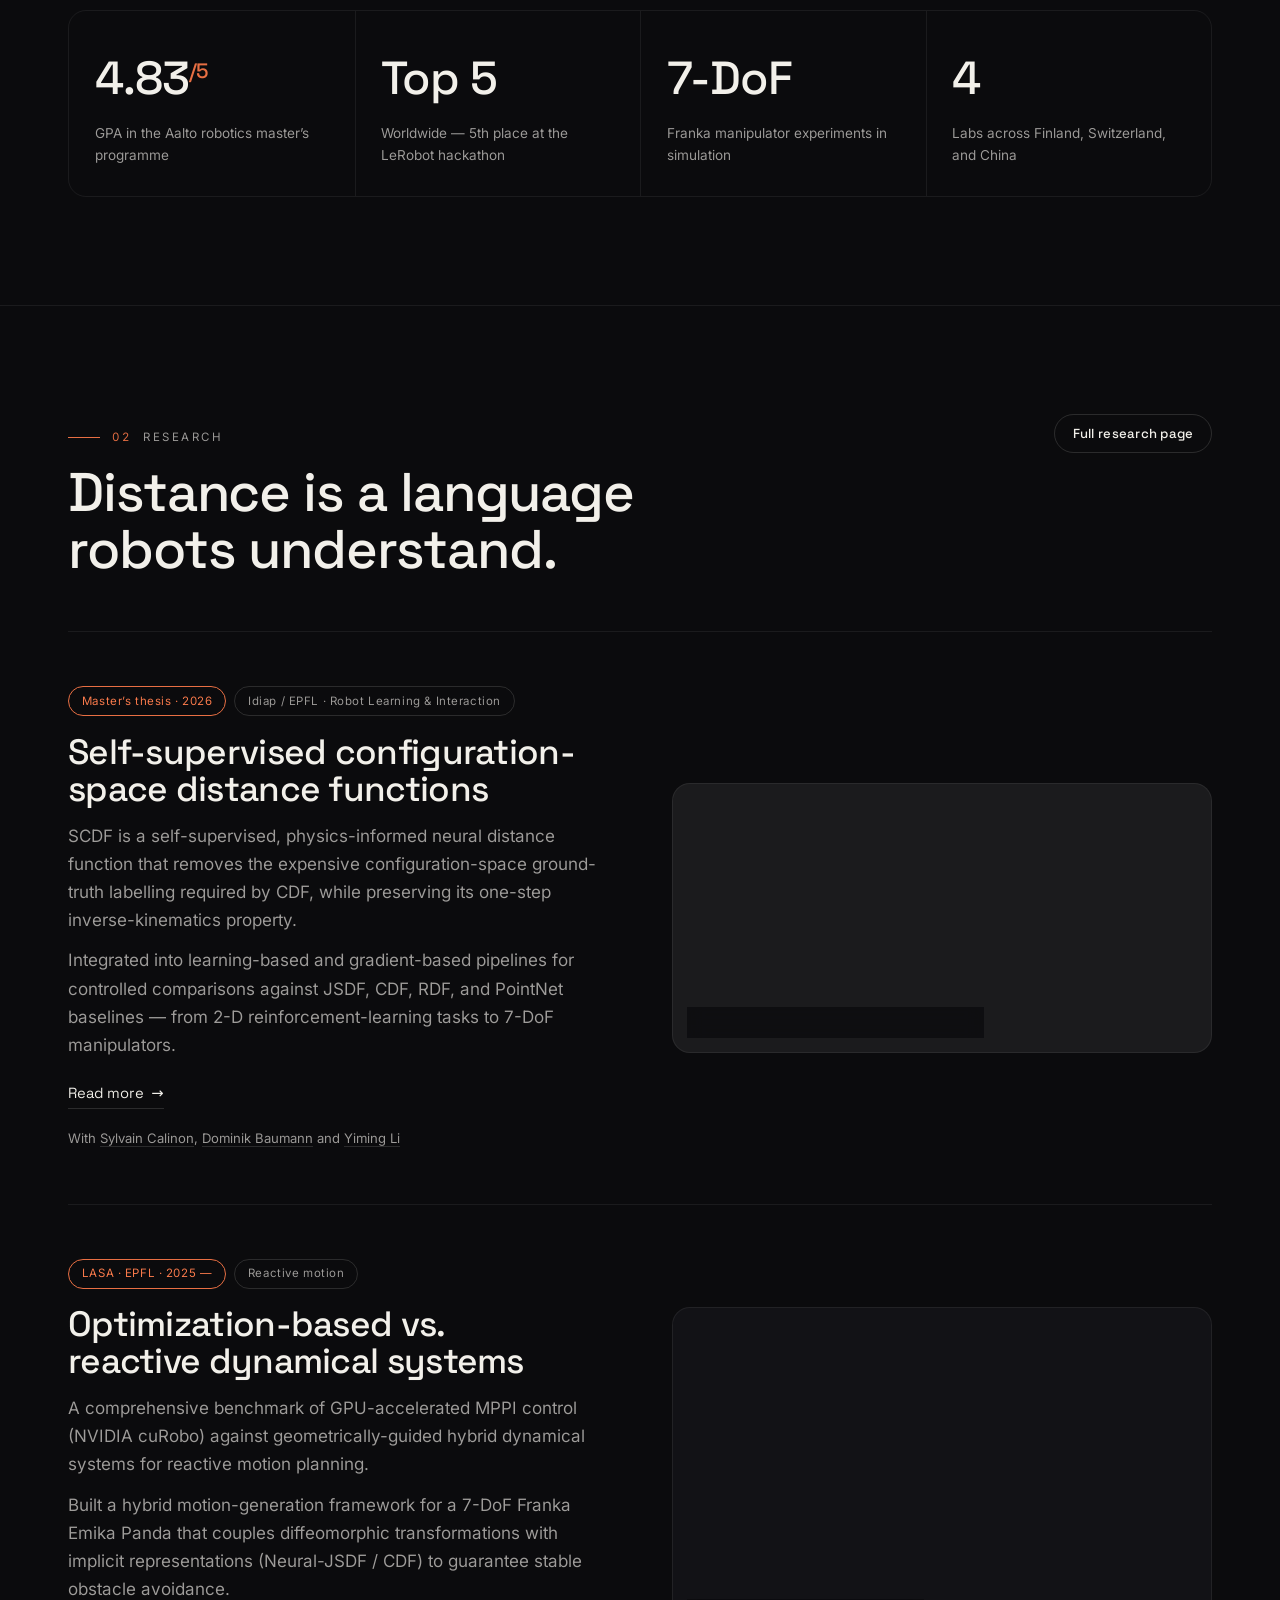
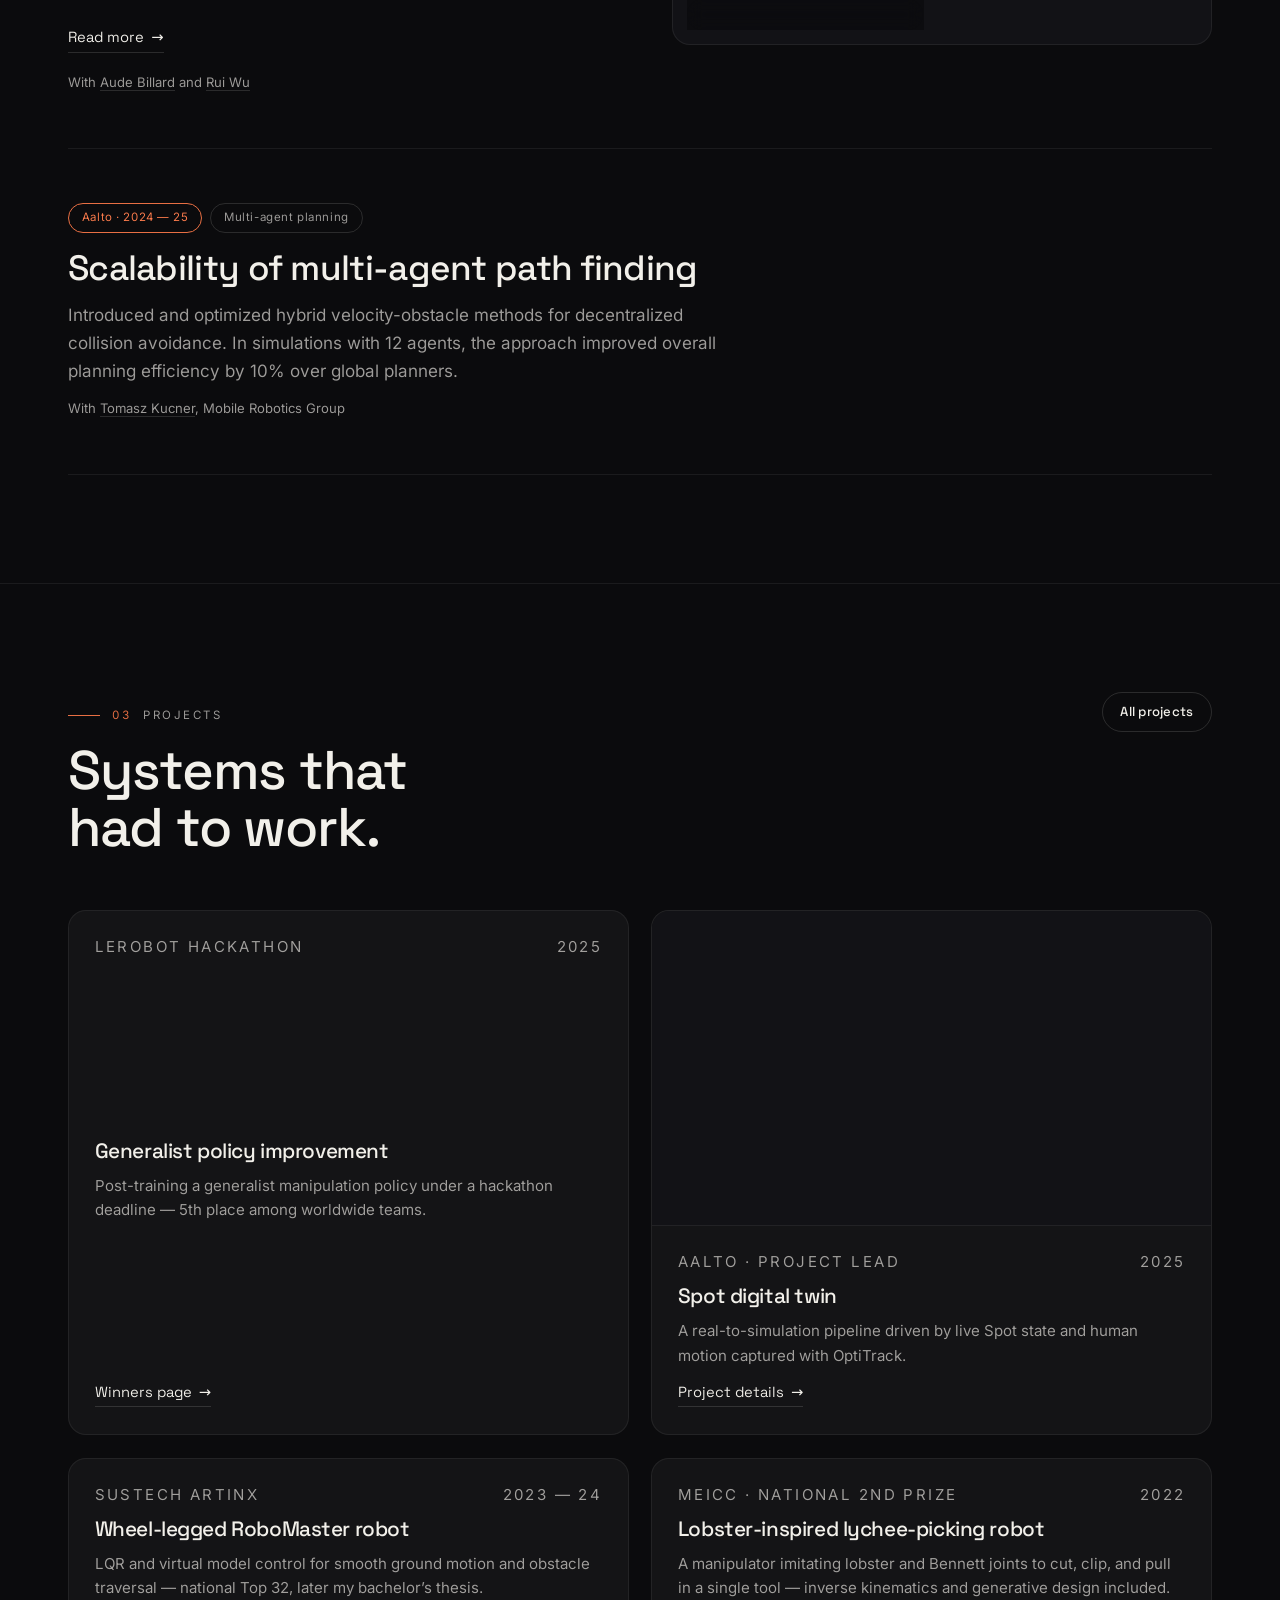
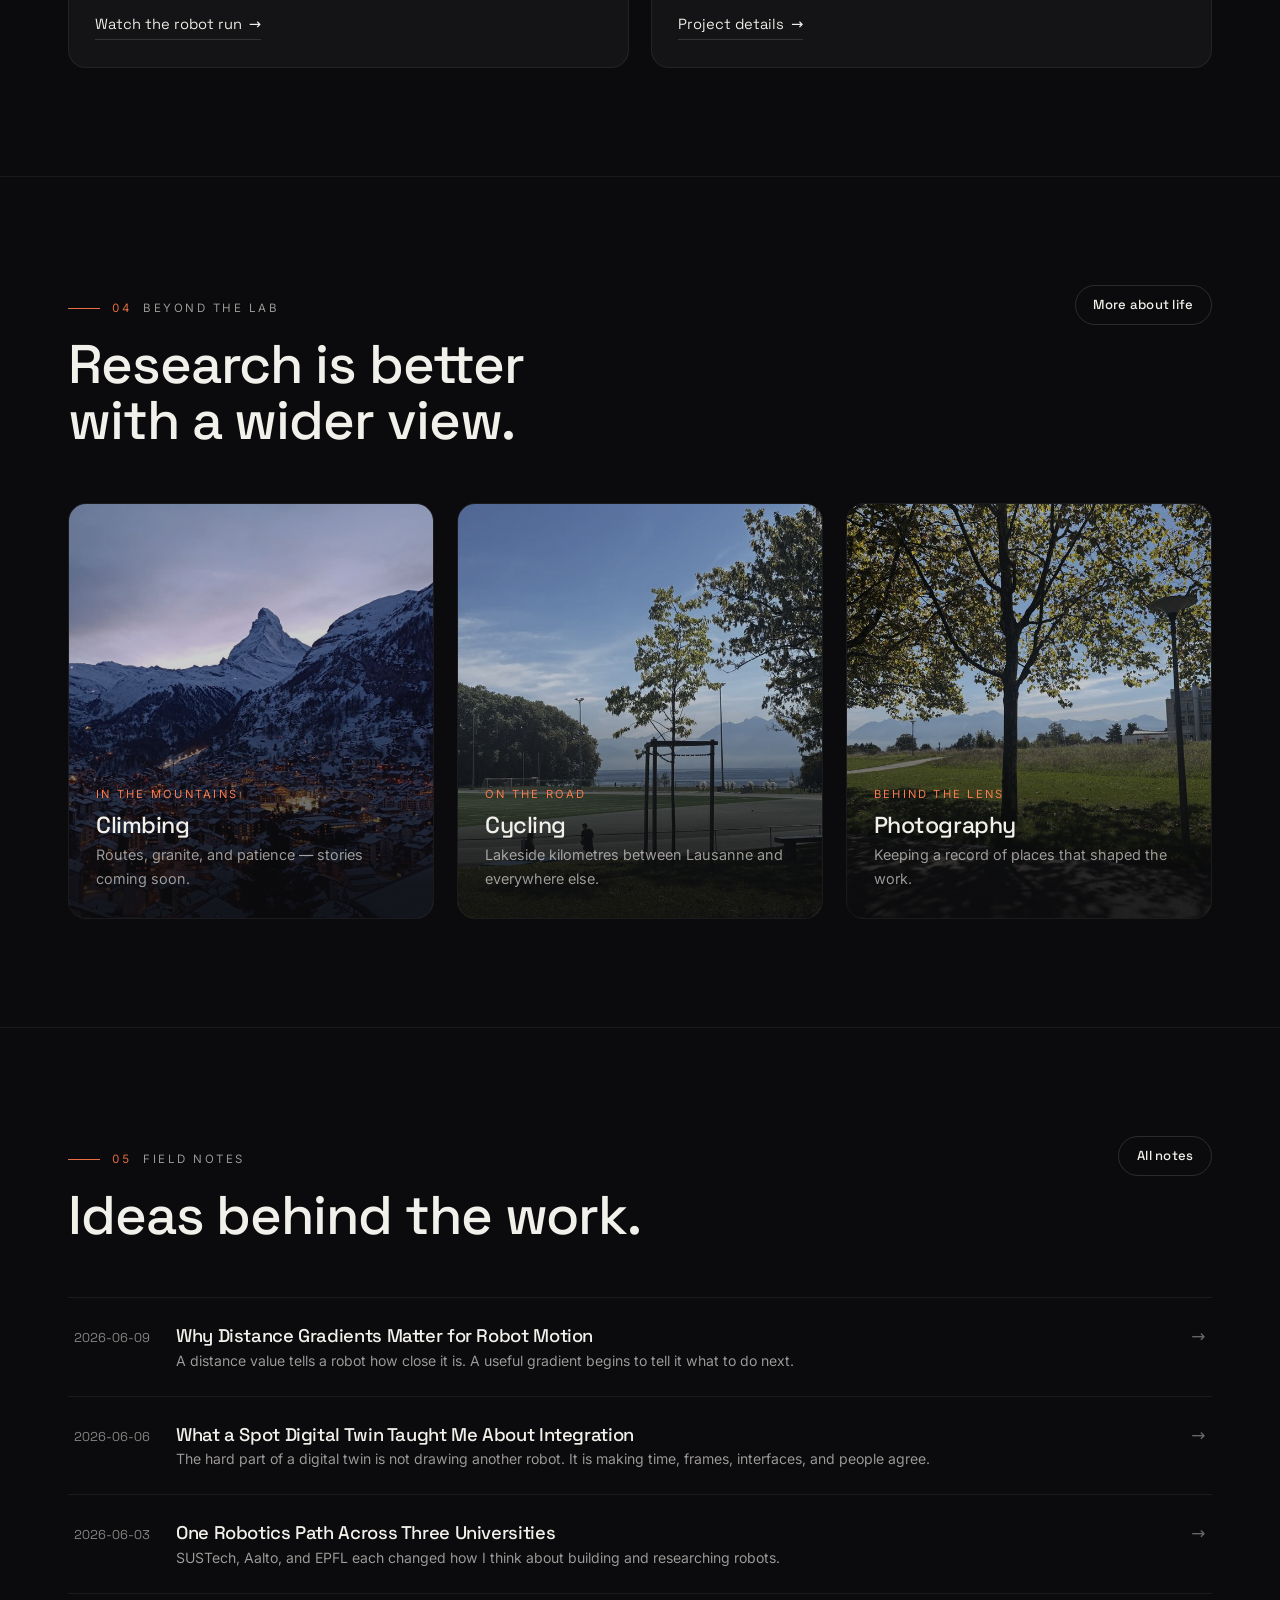
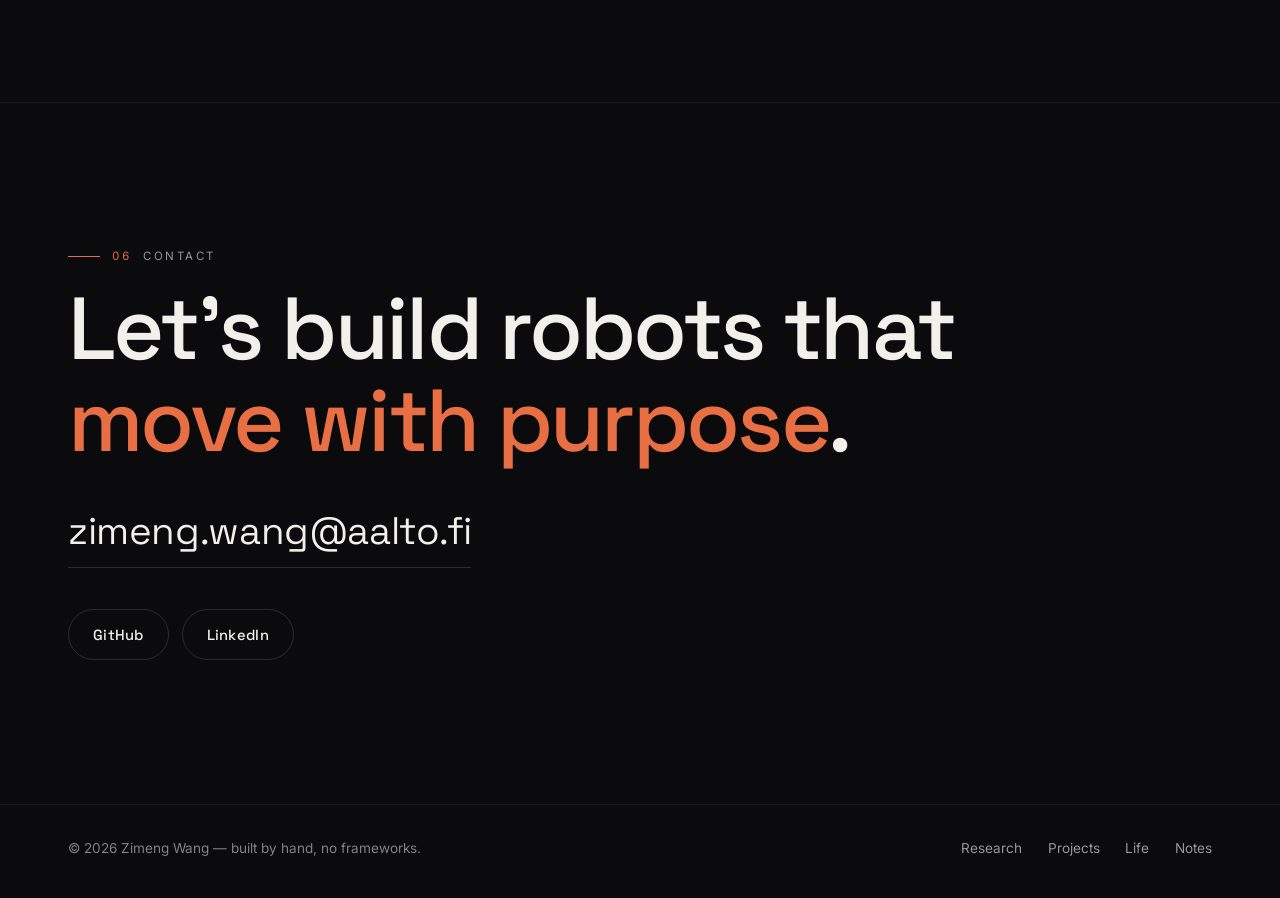
==== commit e95fca30: "Fix hero animation: no accumulating cursor overlay; visible on subpages Problem 2 (click leaves a pe" ====
--- a/index.html
+++ b/index.html
@@ -14,8 +14,8 @@
     <title>Zimeng Wang | Robotics Researcher &amp; Engineer</title>
     <link rel="preload" href="assets/fonts/SpaceGrotesk-var.woff2" as="font" type="font/woff2" crossorigin>
     <link rel="preload" href="assets/fonts/Inter-var.woff2" as="font" type="font/woff2" crossorigin>
-    <link rel="stylesheet" href="assets/css/studio.css">
-    <script defer src="assets/js/studio.js"></script>
+    <link rel="stylesheet" href="assets/css/studio.css?v=2">
+    <script defer src="assets/js/studio.js?v=2"></script>
   </head>
   <body data-page="home">
     <a class="skip-link" href="#main">Skip to content</a>
--- a/assets/css/studio.css
+++ b/assets/css/studio.css
@@ -804,13 +804,15 @@
   padding-bottom: clamp(3rem, 8vh, 5rem);
   min-height: min(64vh, 600px);
 }
-/* fade the interactive flow field into the page background, keep text legible */
+/* fade the interactive flow field into the page background, keep text legible.
+   Kept light so the animation reads clearly on subpages; the title is large
+   and bold enough to stay legible over it. */
 .page-hero::after {
   content: '';
   position: absolute;
   inset: 0;
   z-index: 1;
-  background: linear-gradient(to top, var(--bg) 3%, rgba(11, 11, 13, 0.28) 46%, rgba(11, 11, 13, 0.55) 100%);
+  background: linear-gradient(to top, var(--bg) 2%, rgba(11, 11, 13, 0.16) 48%, rgba(11, 11, 13, 0.32) 100%);
   pointer-events: none;
 }
 .page-hero > .shell { position: relative; z-index: 2; }
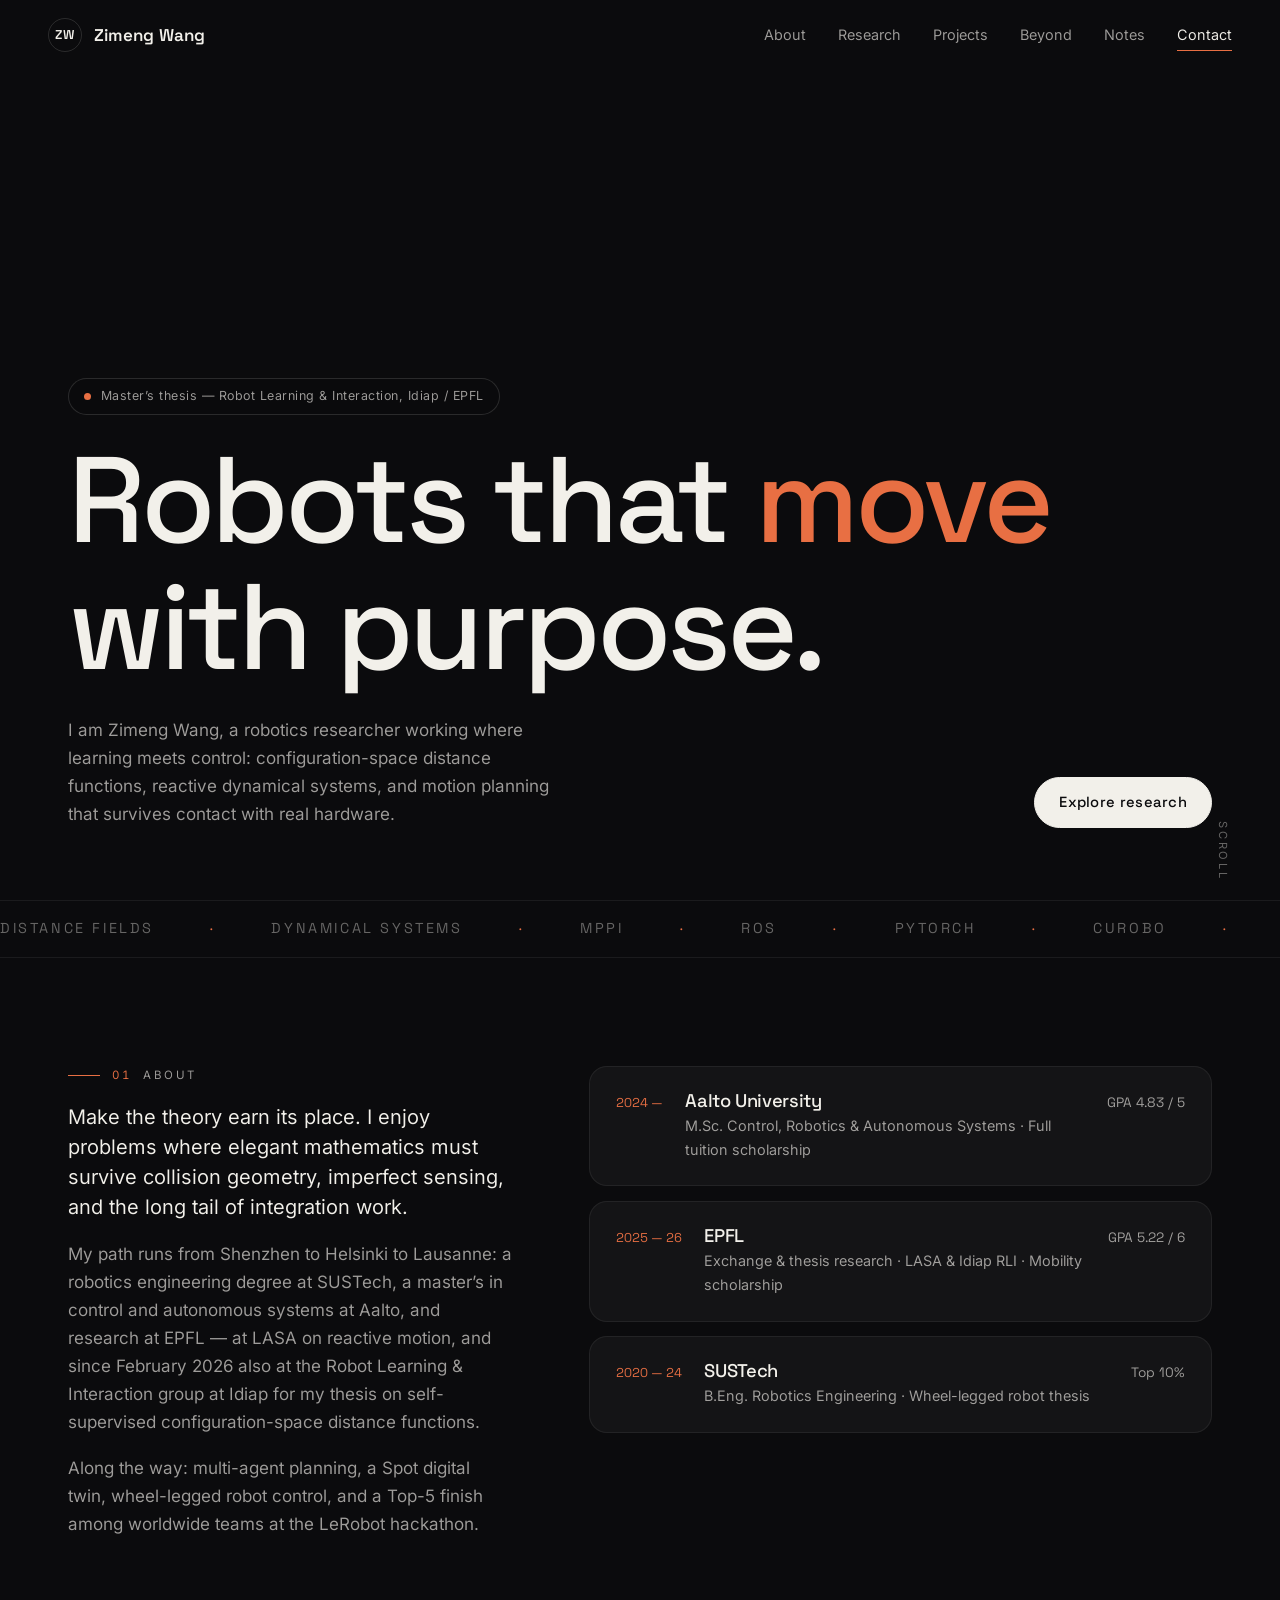
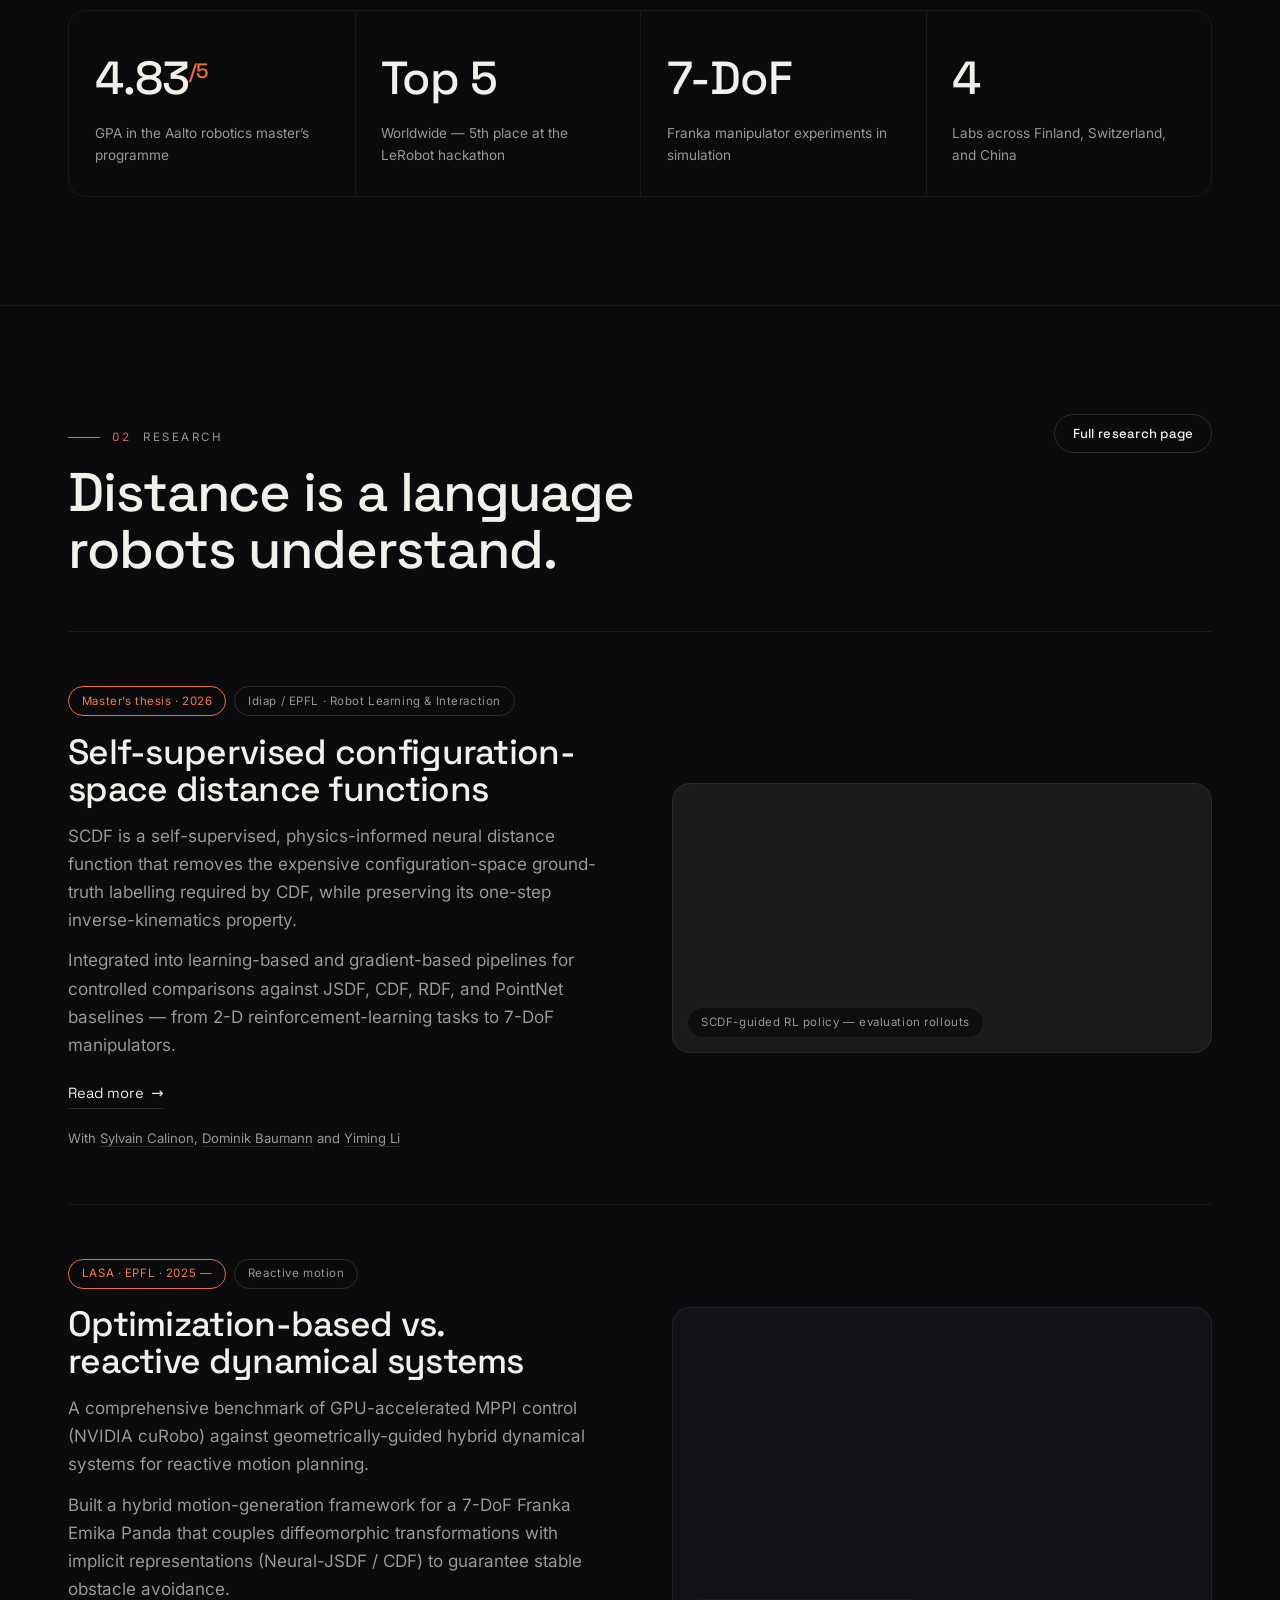
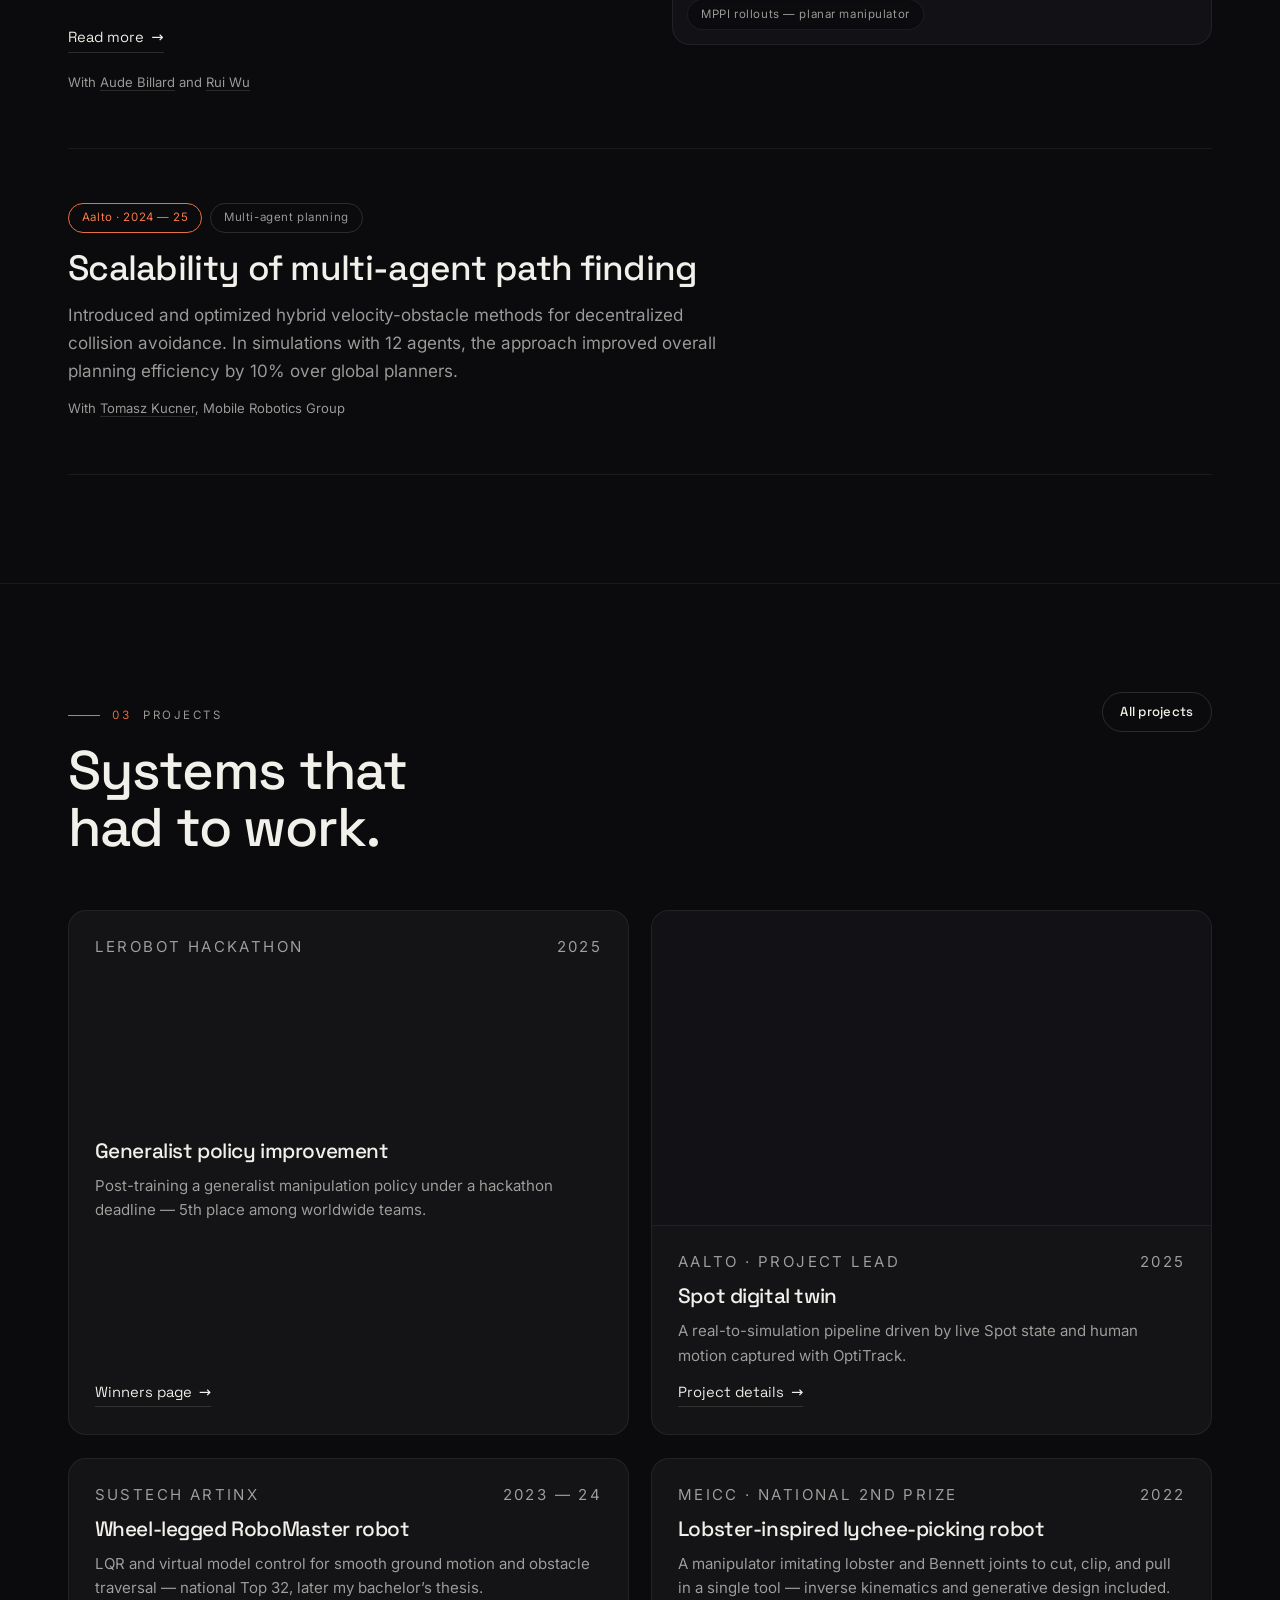
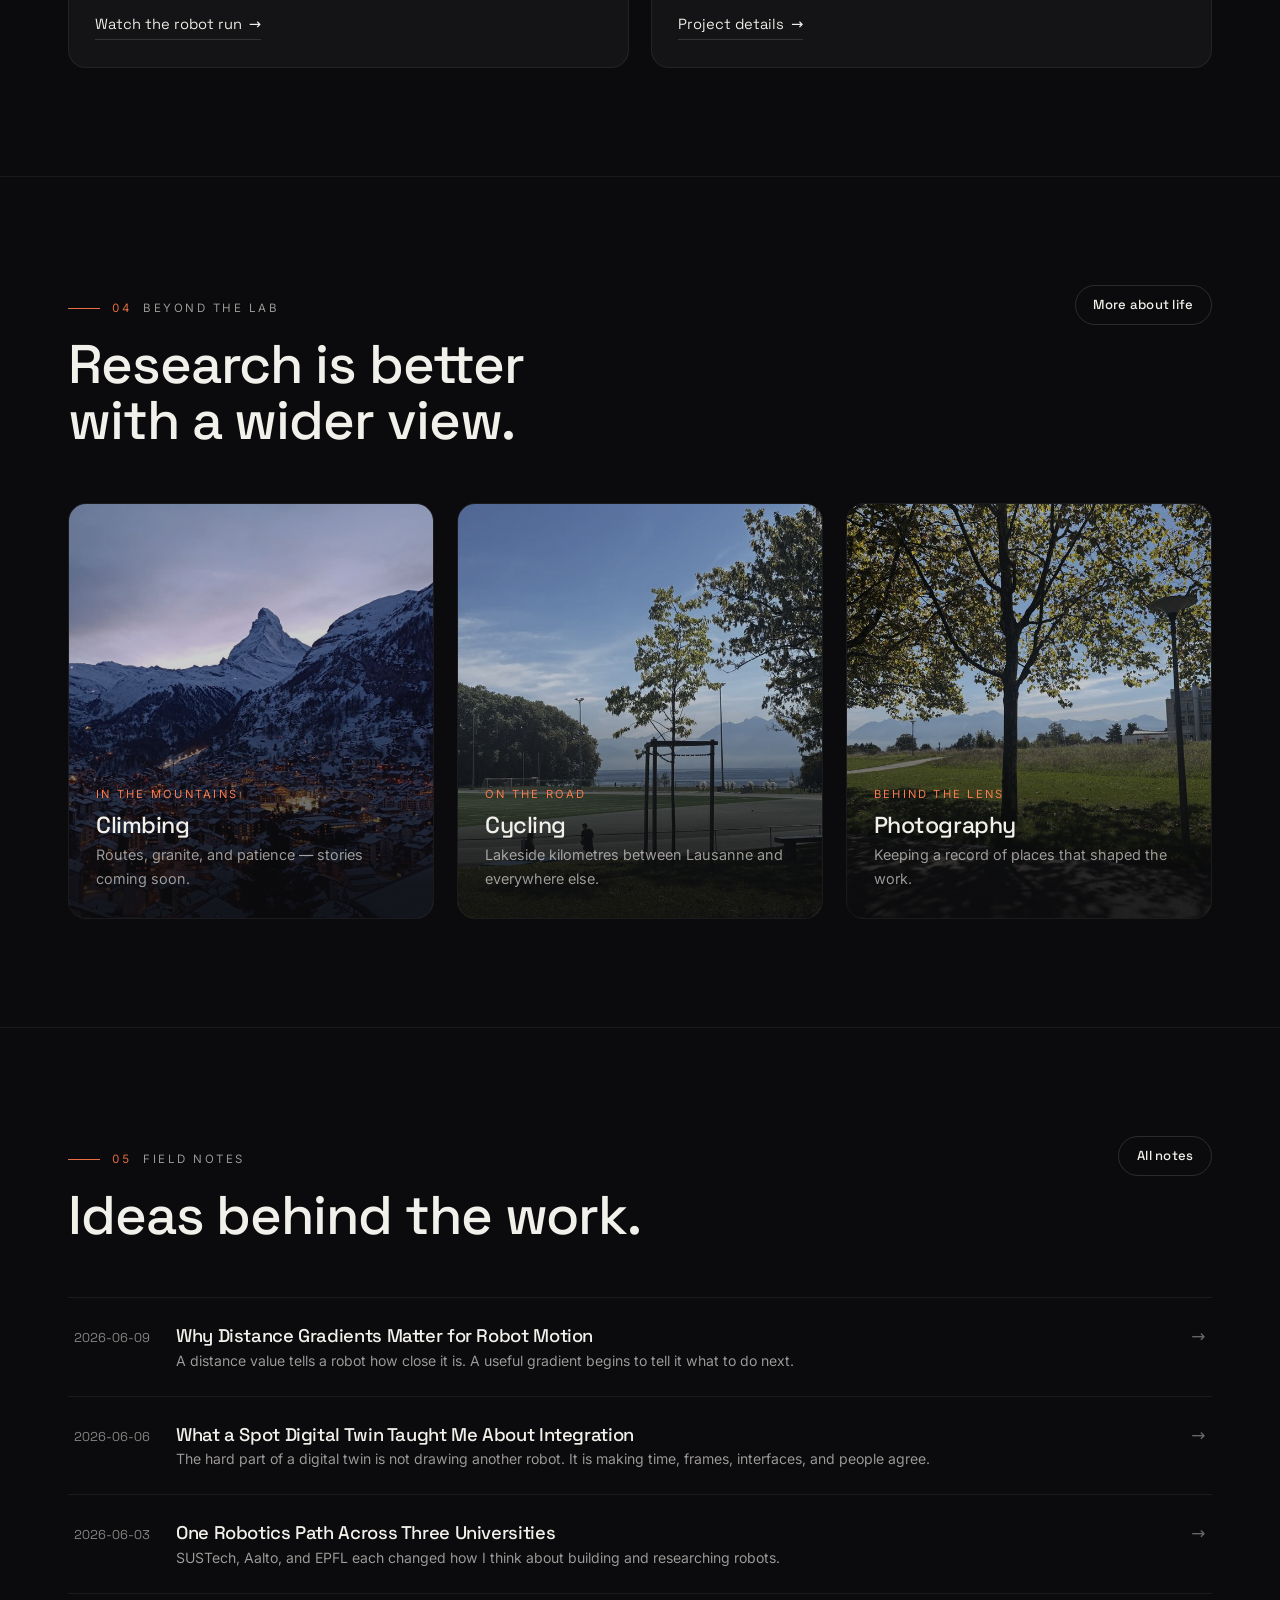
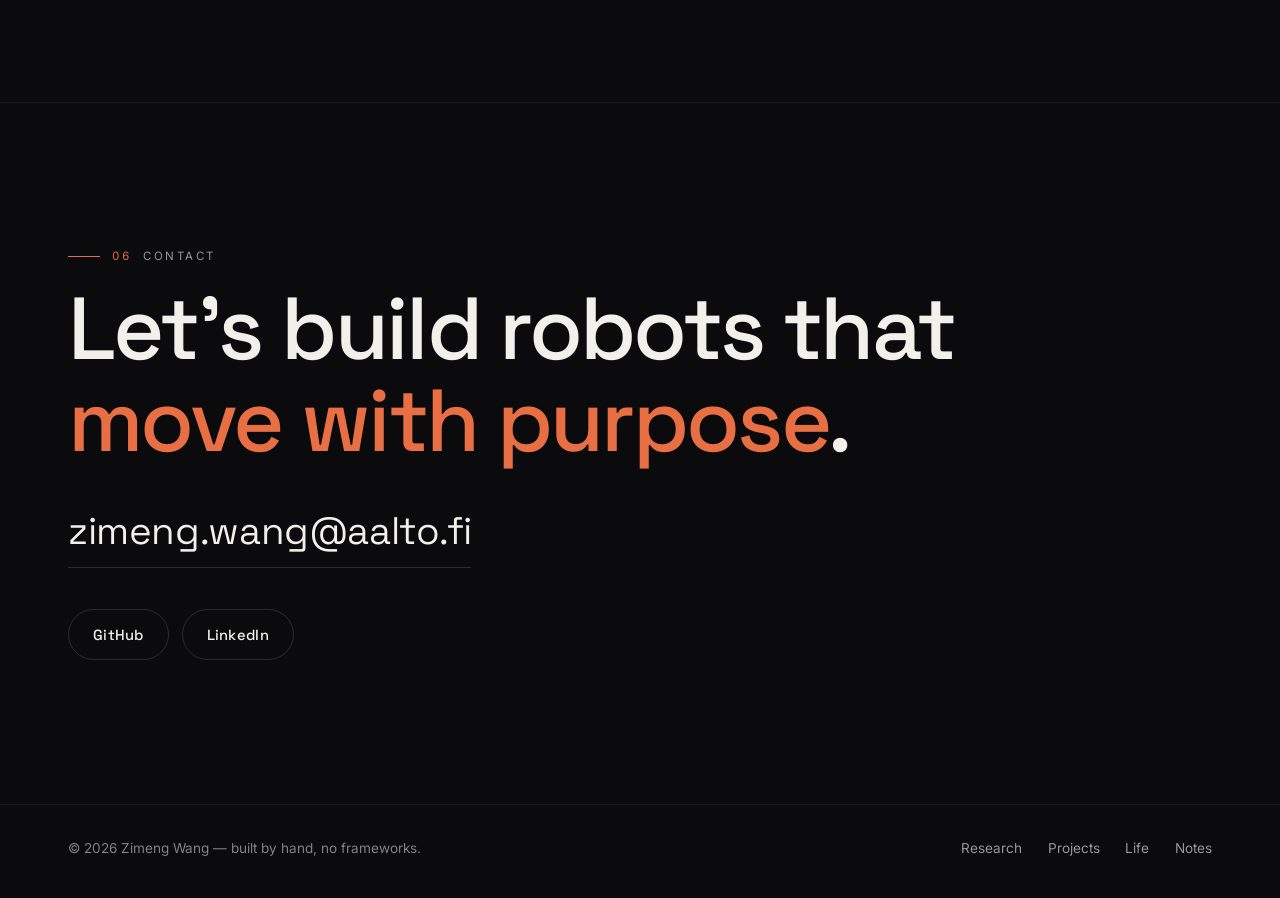
==== commit e8b88bab: "Make subpage hero animation robust and clearly visible The injected subpage canvas could initialise " ====
--- a/index.html
+++ b/index.html
@@ -14,8 +14,8 @@
     <title>Zimeng Wang | Robotics Researcher &amp; Engineer</title>
     <link rel="preload" href="assets/fonts/SpaceGrotesk-var.woff2" as="font" type="font/woff2" crossorigin>
     <link rel="preload" href="assets/fonts/Inter-var.woff2" as="font" type="font/woff2" crossorigin>
-    <link rel="stylesheet" href="assets/css/studio.css?v=2">
-    <script defer src="assets/js/studio.js?v=2"></script>
+    <link rel="stylesheet" href="assets/css/studio.css?v=3">
+    <script defer src="assets/js/studio.js?v=3"></script>
   </head>
   <body data-page="home">
     <a class="skip-link" href="#main">Skip to content</a>
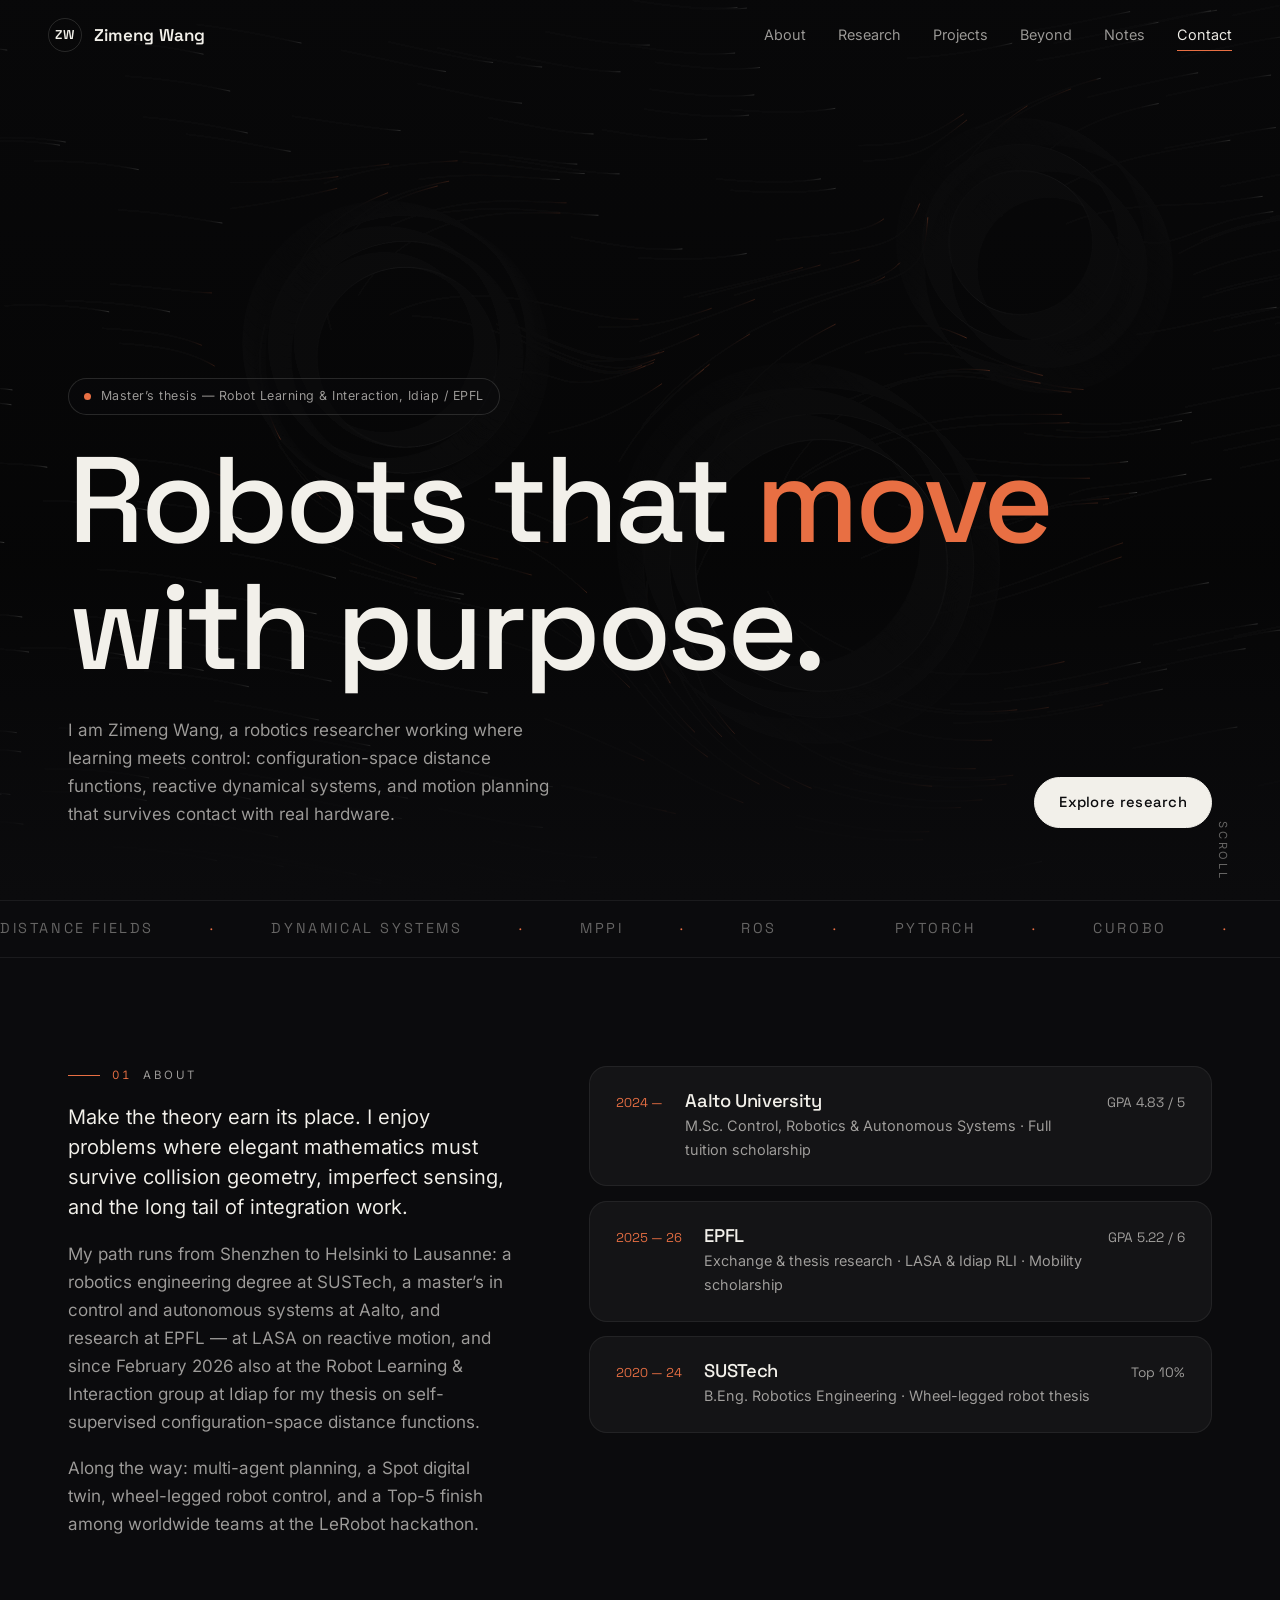
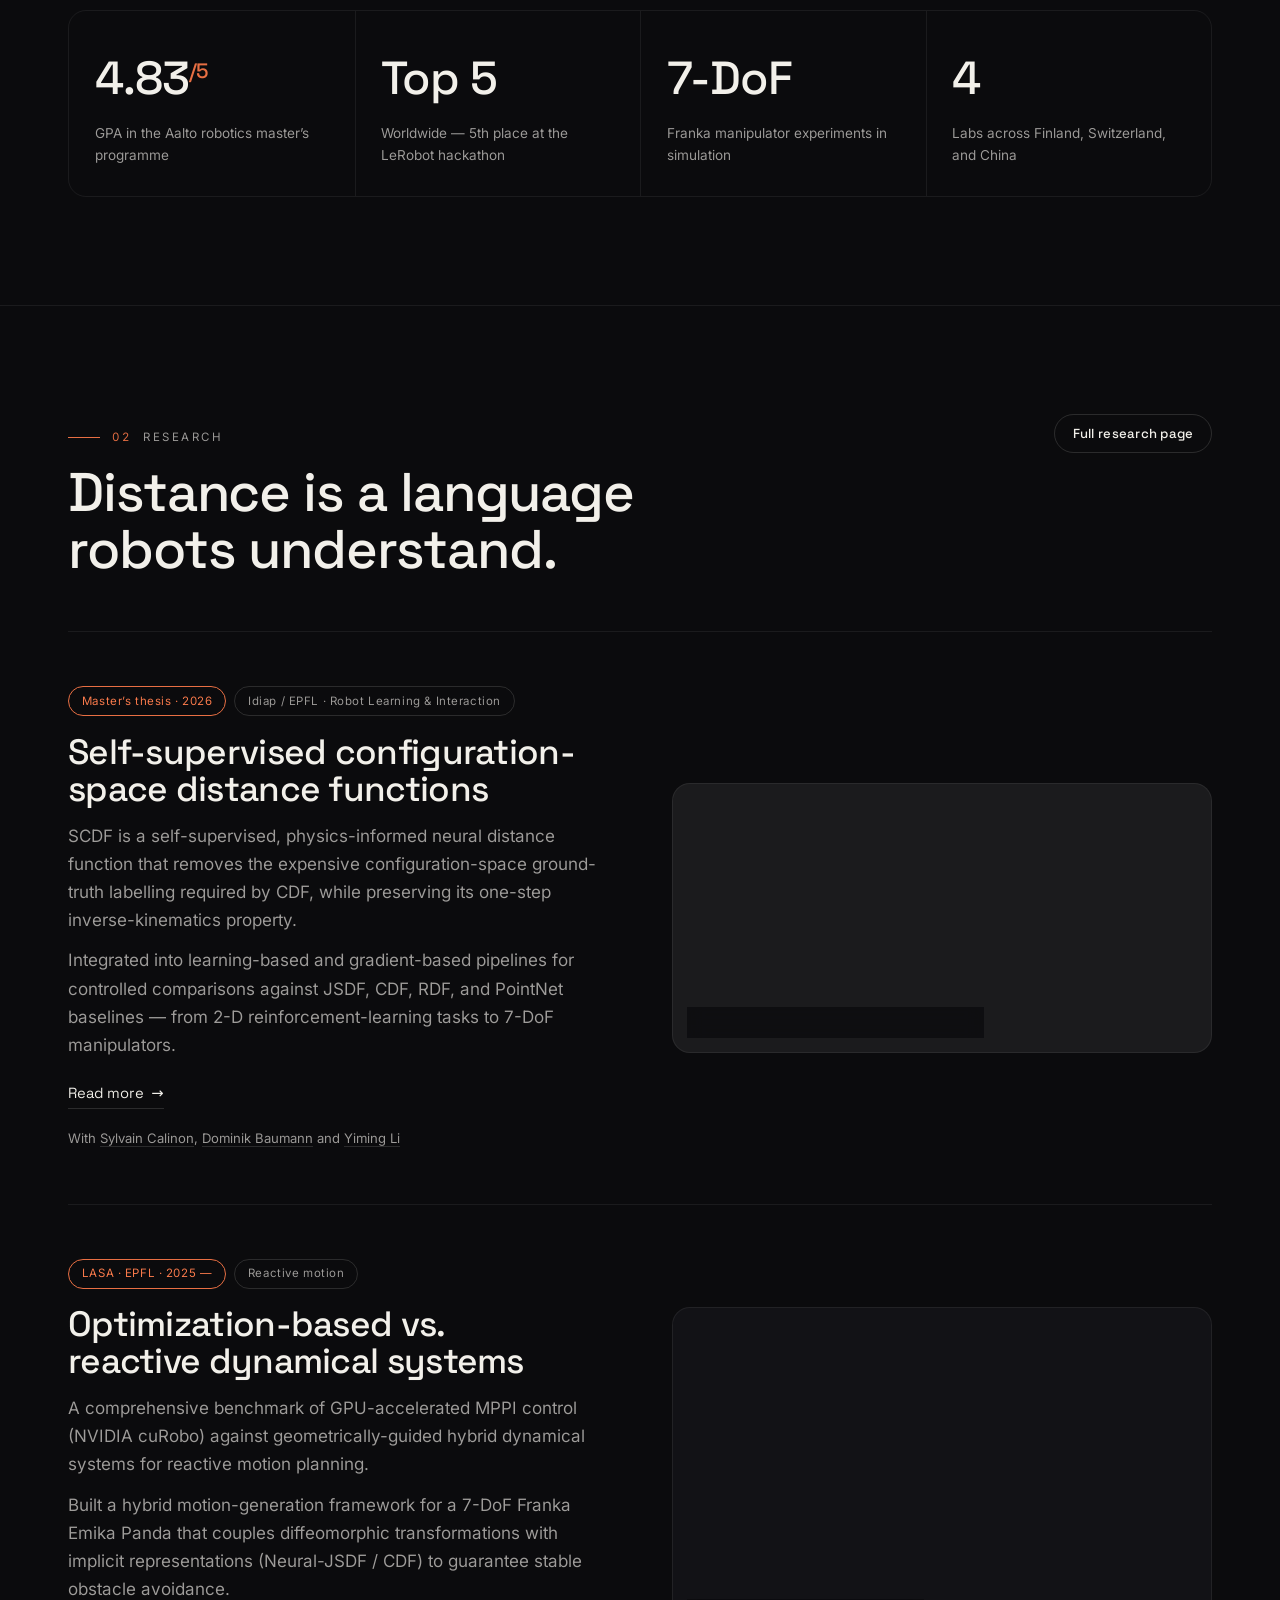
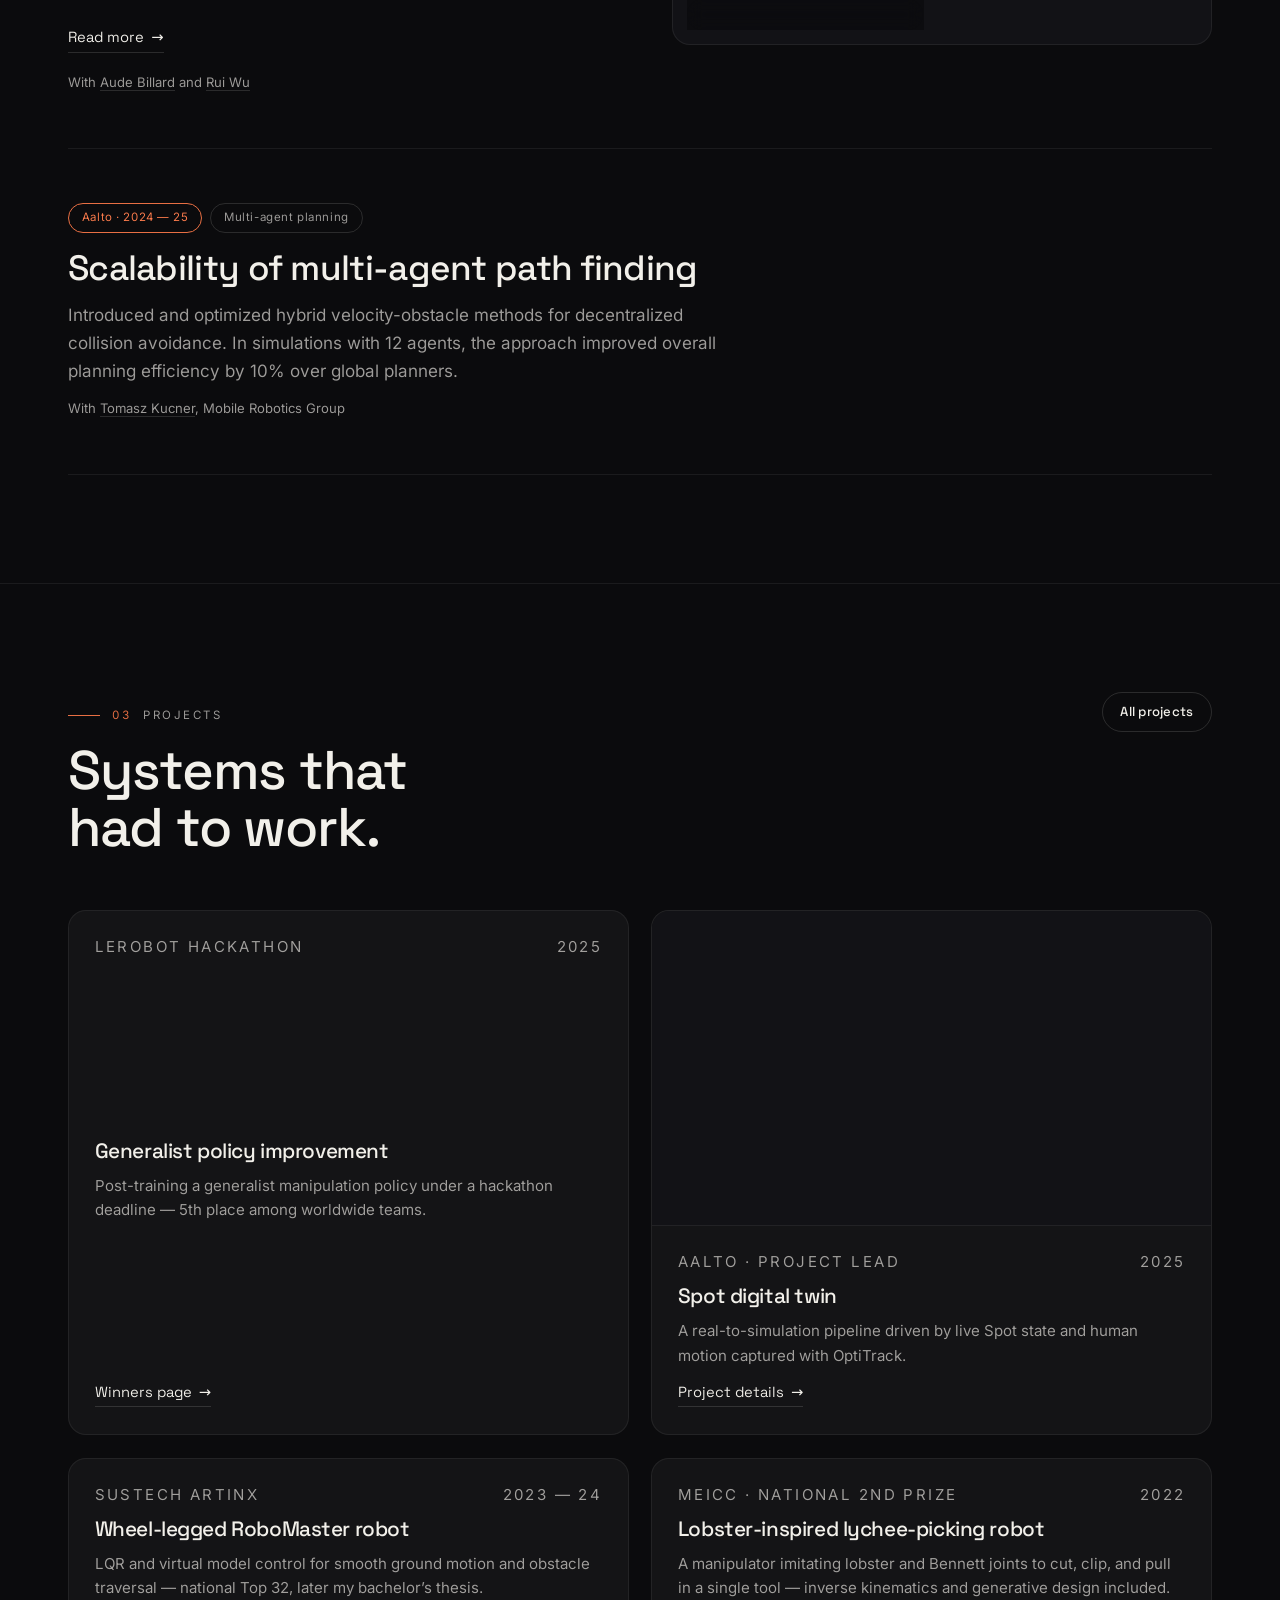
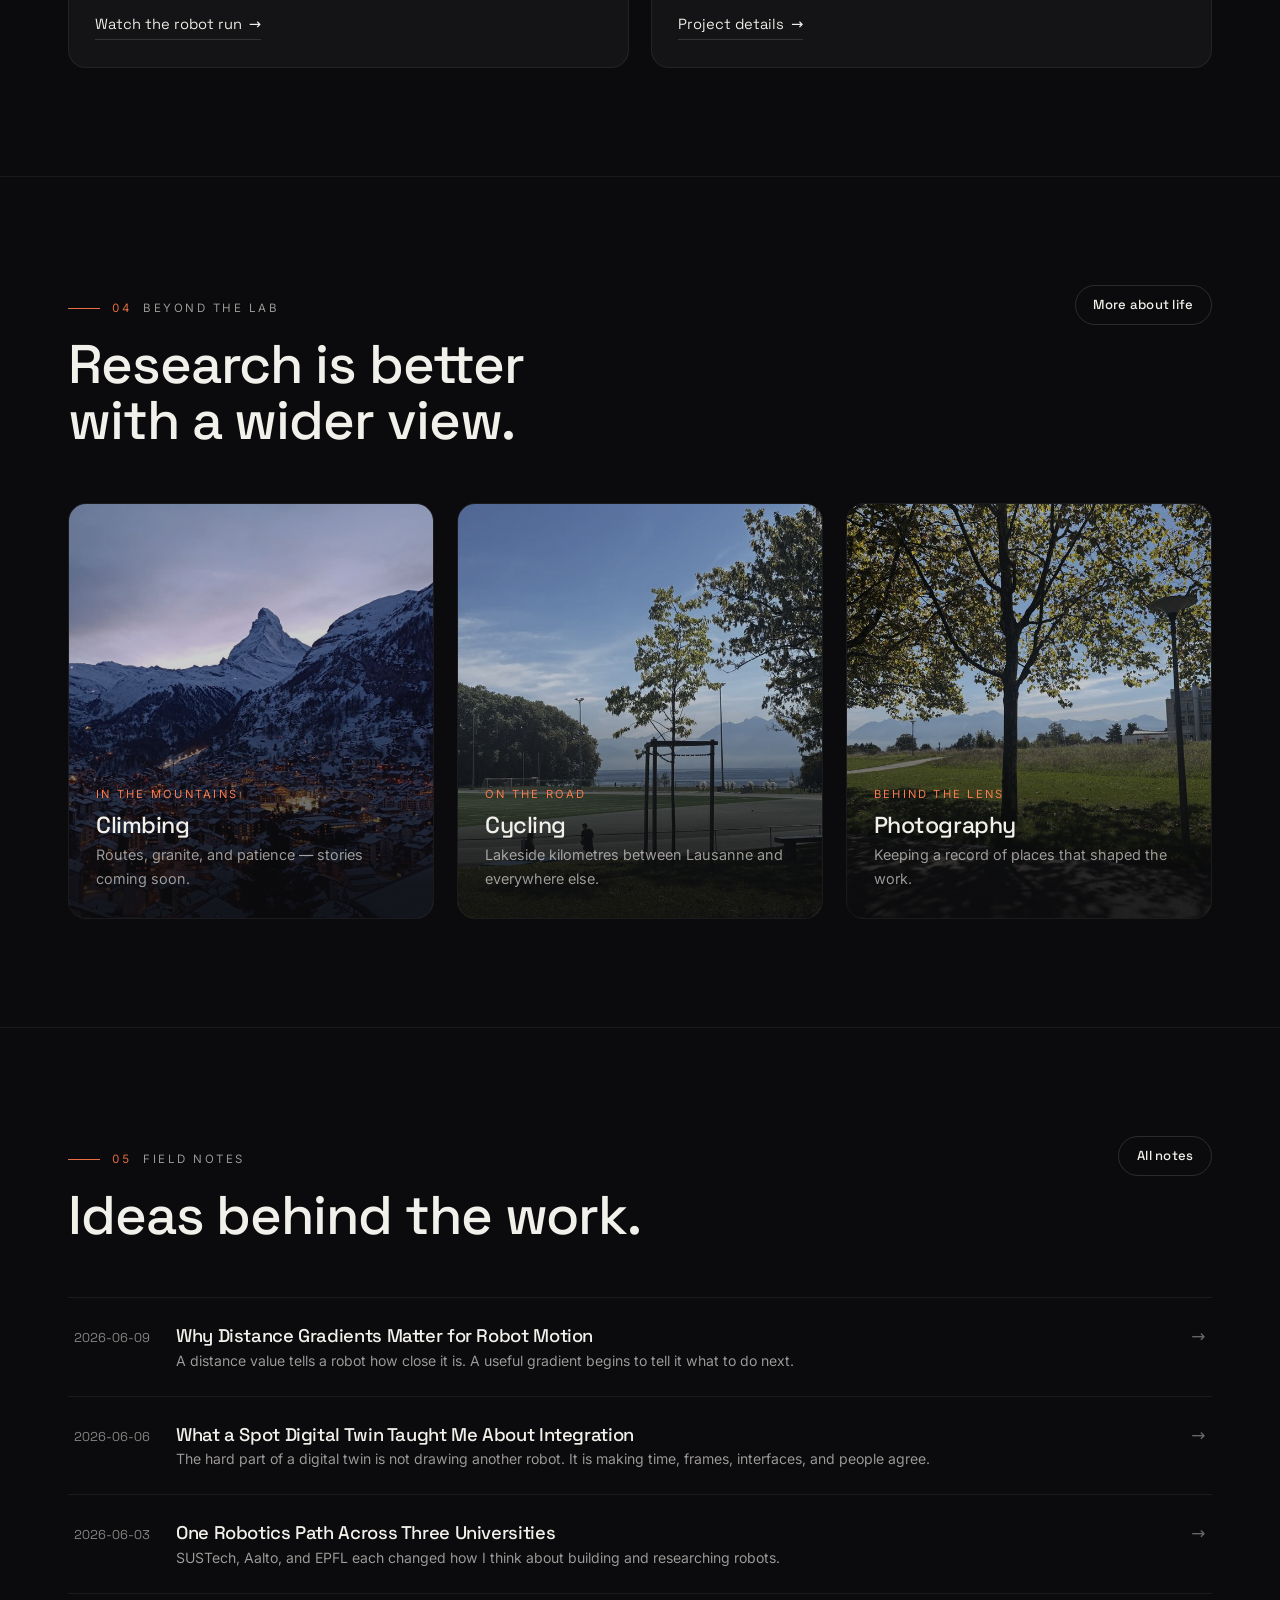
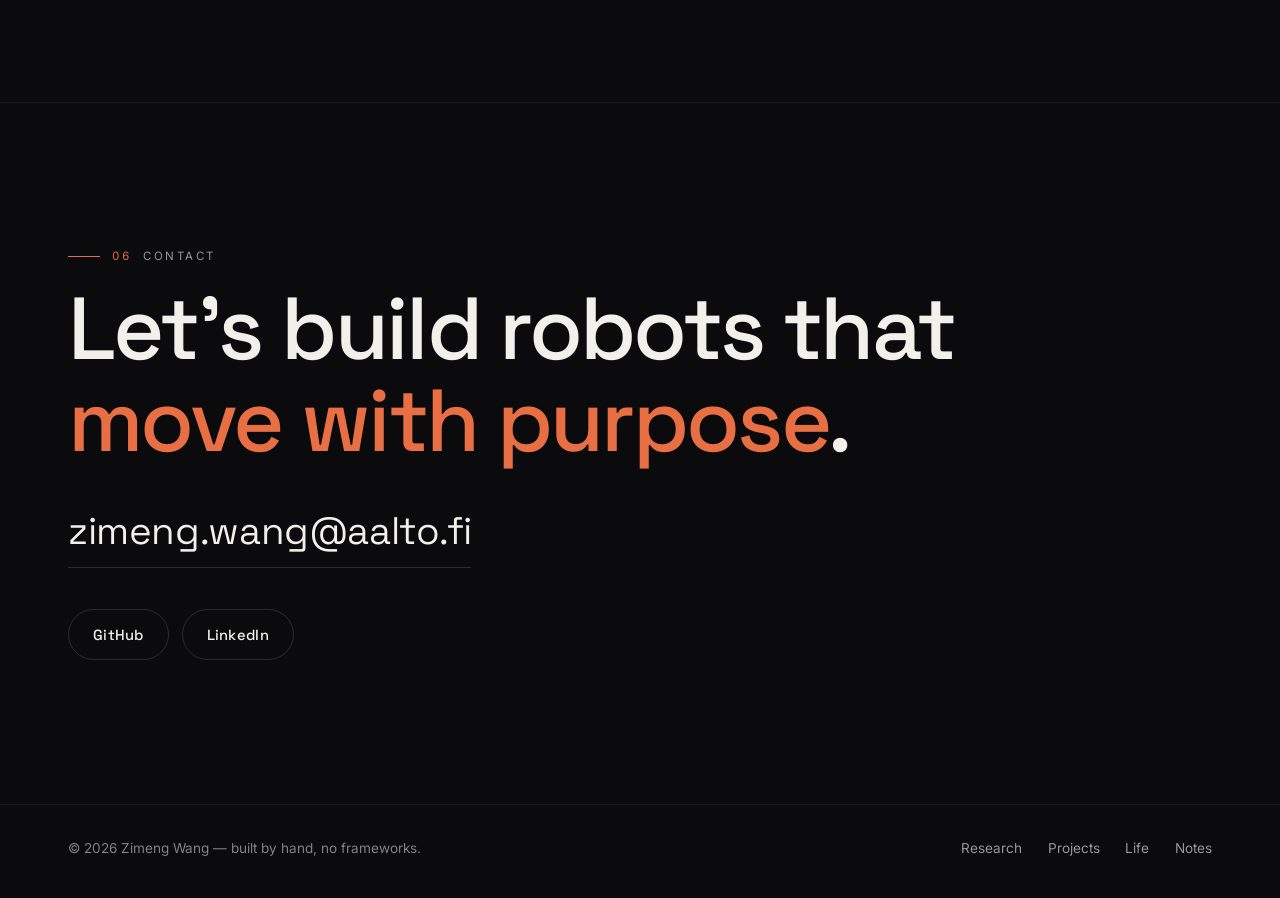
==== commit 3439be56: "Give every page a themed interactive hero scene One shared harness (sizing self-heal, pointer, visib" ====
--- a/index.html
+++ b/index.html
@@ -14,8 +14,8 @@
     <title>Zimeng Wang | Robotics Researcher &amp; Engineer</title>
     <link rel="preload" href="assets/fonts/SpaceGrotesk-var.woff2" as="font" type="font/woff2" crossorigin>
     <link rel="preload" href="assets/fonts/Inter-var.woff2" as="font" type="font/woff2" crossorigin>
-    <link rel="stylesheet" href="assets/css/studio.css?v=3">
-    <script defer src="assets/js/studio.js?v=3"></script>
+    <link rel="stylesheet" href="assets/css/studio.css?v=4">
+    <script defer src="assets/js/studio.js?v=4"></script>
   </head>
   <body data-page="home">
     <a class="skip-link" href="#main">Skip to content</a>
